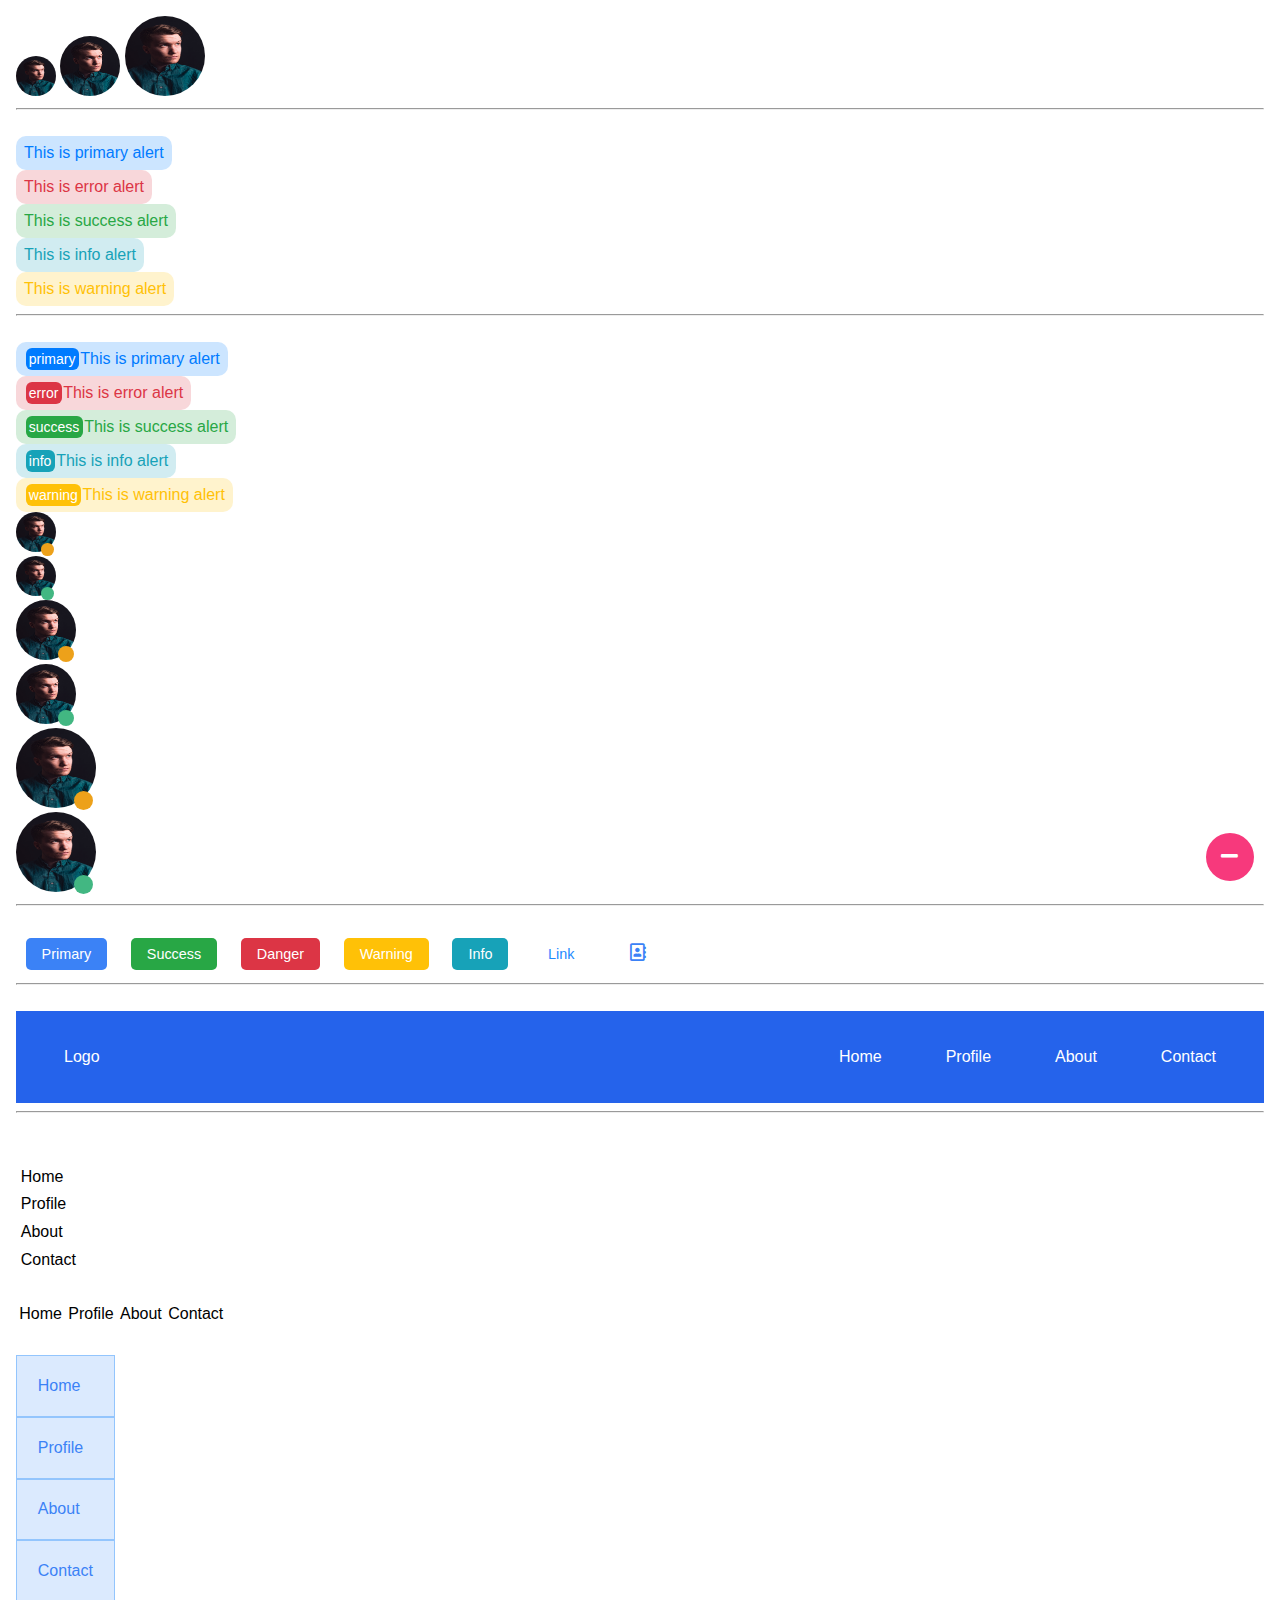
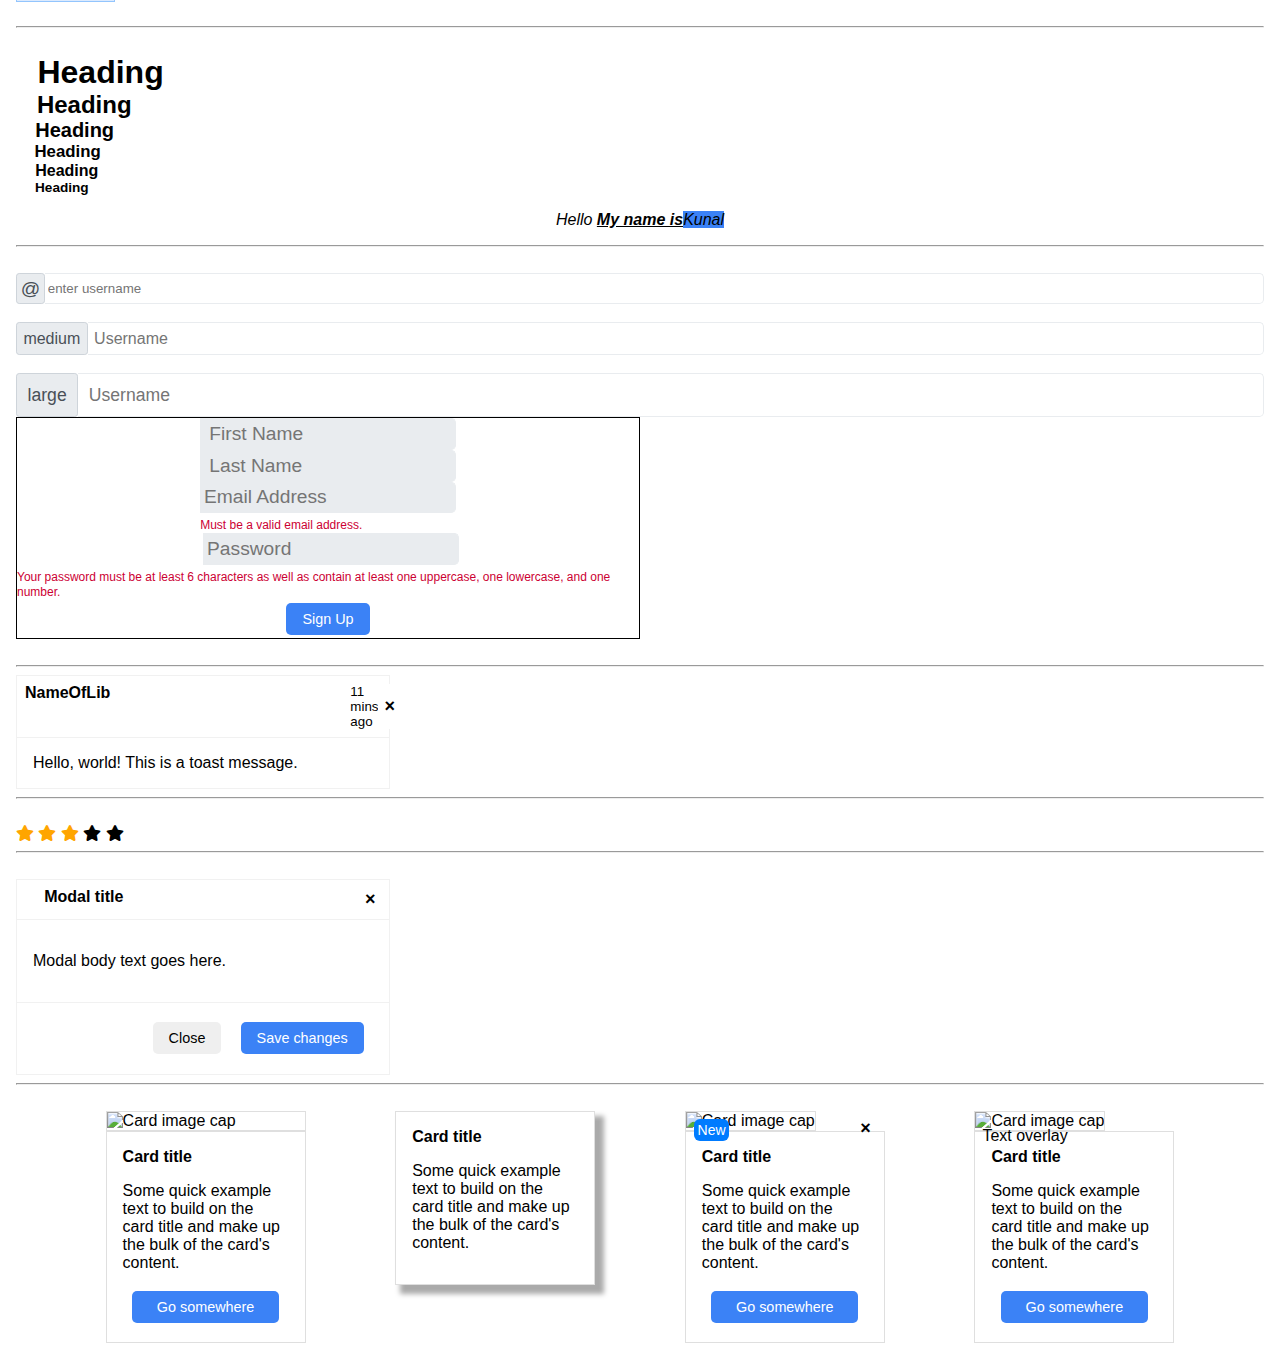
==== index.html @ 9d4e7f25 "added:modal, cards" ====
<!DOCTYPE html>
<html lang="en">
<head>
    <meta charset="UTF-8">
    <meta http-equiv="X-UA-Compatible" content="IE=edge">
    <meta name="viewport" content="width=device-width, initial-scale=1.0">
    <link rel="stylesheet" href="main.css">
    <link rel="stylesheet" href="https://cdnjs.cloudflare.com/ajax/libs/font-awesome/5.15.2/css/all.min.css"/>
    <title>Component Library</title>
</head>
<body>
    <!-- Avatar -->
    <div>
        <img class="avatar" src="img/emil-widlund-63XLTQplNlg-unsplash.jpg">
        <img class="mid-avatar" src="img/emil-widlund-63XLTQplNlg-unsplash.jpg">
        <img class="large-avatar" src="img/emil-widlund-63XLTQplNlg-unsplash.jpg">
    </div>
    <hr/>
    <br/>
    <!--Alert  -->
    <div>
        <div class="alert-primary">This is primary alert</div>
        <div class="alert-error">This is error alert</div>
        <div class="alert-success">This is success alert</div>
        <div class="alert-info">This is info alert</div>
        <div class="alert-warning">This is warning alert</div>
    </div>
    <hr/>
    <br/>
    <!-- Badge -->
    <div>
        <div class="alert-primary"><span class="primary-badge">primary</span>This is primary alert</div>
        <div class="alert-error"><span class="error-badge">error</span>This is error alert</div>
        <div class="alert-success"><span class="success-badge">success</span>This is success alert</div>
        <div class="alert-info"><span class="info-badge">info</span>This is info alert</div>
        <div class="alert-warning"><span class="warning-badge">warning</span>This is warning alert</div>
    </div>
    <!-- Avatar badge -->
    <div class="small-avatar-container">
        <img class="avatar" src="img/emil-widlund-63XLTQplNlg-unsplash.jpg">
        <div class="inactive-badge"></div>
    </div>
    <div class="small-avatar-container">
        <img class="avatar" src="img/emil-widlund-63XLTQplNlg-unsplash.jpg">
        <div class="active-badge"></div>
    </div>
    <div class="medium-avatar-container">
        <img class="mid-avatar" src="img/emil-widlund-63XLTQplNlg-unsplash.jpg">
        <div class="inactive-badge"></div>
    </div>
    <div class="medium-avatar-container">
        <img class="mid-avatar" src="img/emil-widlund-63XLTQplNlg-unsplash.jpg">
        <div class="active-badge"></div>
    </div>
    <div class="large-avatar-container">
        <img class="large-avatar" src="img/emil-widlund-63XLTQplNlg-unsplash.jpg">
        <div class="inactive-badge"></div>
    </div>
    <div class="large-avatar-container">
        <img class="large-avatar" src="img/emil-widlund-63XLTQplNlg-unsplash.jpg">
        <div class="active-badge"></div>
    </div>
    <hr/>
    <br/>
    <!-- butttons -->
    <div>
        <button class="btn btn-primary">Primary</button>
        <button class="btn btn-success">Success</button>
        <button class="btn btn-danger">Danger</button>
        <button class="btn btn-warning">Warning</button>
        <button class="btn btn-info">Info</button>
        <button class="btn btn-link">Link</button>
        <button class="btn btn-icon"><i class="far fa-address-book"></i></button>
        <button class="btn btn-float"><i class="fas fa-minus"></i></button>
    </div>
    <hr/>
    <br>
    <!-- nav bar -->
    <div class="nav-bar">
        <div class="Logo">Logo</div>
        <div>
            <ul class="list-items">
                <li>Home</li>
                <li>Profile</li>
                <li>About</li>
                <li>Contact</li>
            </ul>
        </div>
    </div>
    <hr/>
    <br>
    <!-- list -->
    <ul class="list-non-bullet">
        <li>Home</li>
        <li>Profile</li>
        <li>About</li>
        <li>Contact</li>
    </ul>
    <ul class="list-non-bullet list-flex">
        <li>Home</li>
        <li>Profile</li>
        <li>About</li>
        <li>Contact</li>
    </ul>
    <ul class="list-non-bullet list-stack">
        <li>Home</li>
        <li>Profile</li>
        <li>About</li>
        <li>Contact</li>
    </ul>
    <hr/>
    <br/>
    <!-- text-util -->
    <div>
        <h1>Heading</h1>
        <h2>Heading</h2>
        <h3>Heading</h3>
        <h4>Heading</h4>
        <h5>Heading</h5>
        <h6>Heading</h6>
        <p class="italic-element centered-text">Hello <span class="strong-element underline-element">My name is</span><span class="mark">Kunal</span></p>
    </div>
    <hr/>
    <br>
    <!-- input -->
    <div class="input-group-prepend">
        <span class="input-group-text basic-addon1">@</span>
        <input class="input-field" type="text" placeholder="enter username">
    </div>
    <br/>
    <div class="input-group-prepend">
        <span class="input-group-text medium-size basic-addon-1" >medium</span>
        <input
          class="input-field medium-size"
          type="text"
          placeholder="Username"
        />
      </div>
      <br />
  
      <div class="input-group-prepend">
        <span class="input-group-text large-size basic-addon-1" >large</span>
        <input
          class="input-field large-size"
          type="text"
          placeholder="Username"
        />
      </div>
      <div class="sign-up">
        <div>
          <input type="text" id="first_name" name="first_name" required placeholder=" First Name" class="input-group-text input-field"/>
          <label for="first_name"></label>
        </div>
        
        <div>
          <input type="text" id="last_name" name="last_name" required placeholder=" Last Name" class="input-group-text input-field"/>
          <label for="last_name"></label>
        </div>
        
        <div>
          <input type="email" id="email" name="email" required placeholder="Email Address" class="input-group-text input-field"/>
          <label for="email"></label>
          <div class="requirements">
            Must be a valid email address.
          </div>
        </div>
        
        <div>
          <input type="password" id="password" name="password" required placeholder="Password" pattern="(?=.*\d)(?=.*[a-z])(?=.*[A-Z]).{6,}"class="input-group-text input-field" />
          <label for="password"></label>
          <div class="requirements">
            Your password must be at least 6 characters as well as contain at least one uppercase, one lowercase, and one number.
          </div>
        </div>
        
        <input type="submit" value="Sign Up" class="btn btn-primary" />
    </div>
      <br />
      <hr/>
      <!--  Toasts-->
      <div class="toast" role="alert" aria-live="assertive" aria-atomic="true">
        <div class="toast-header">
          <strong class="mr-auto">NameOfLib</strong>
          <small>11 mins ago</small>
          <button type="button" class="close" data-dismiss="toast" aria-label="Close">
            <span aria-hidden="true">&times;</span>
          </button>
        </div>
        <div class="toast-body">
          Hello, world! This is a toast message.
        </div>
      </div>
      <hr/>
      <br/>
      <!--Rating  -->
      <div>
        <span class="fa fa-star checked"></span>
        <span class="fa fa-star checked"></span>
        <span class="fa fa-star checked"></span>
        <span class="fa fa-star"></span>
        <span class="fa fa-star"></span>
      </div>
      <hr/>
      <br>
      <!--Modal  -->
      <div class="modal" tabindex="-1" role="dialog">
        <div class="modal-dialog" role="document">
          <div class="modal-content">
            <div class="toast-header">
              <h5 class="modal-title">Modal title</h5>
              <button type="button" class="close" data-dismiss="modal" aria-label="Close">
                <span aria-hidden="true">&times;</span>
              </button>
            </div>
            <div class="toast-body">
              <p>Modal body text goes here.</p>
            </div>
            <div class="modal-footer">
              <button type="button" class="btn btn-secondary" data-dismiss="modal">Close</button>
              <button type="button" class="btn btn-primary">Save changes</button>
            </div>
          </div>
        </div>
      </div>
      <hr/>
      <br/>
      <!-- cards -->
      <div class="grid">
        <div class="card" >
          <img class="card-img-top" src="https://via.placeholder.com/286" alt="Card image cap">
          <div class="card-body">
            <h5 class="card-title">Card title</h5>
            <p class="card-text">Some quick example text to build on the card title and make up the bulk of the card's content.</p>
            <button class="btn btn-primary">Go somewhere</button>
          </div>
        </div>

        <div class="card" >
          <div class="card-body shadow">
            <h5 class="card-title">Card title</h5>
            <p class="card-text">Some quick example text to build on the card title and make up the bulk of the card's content.</p>
          </div>
        </div>

        <div class="card" >
          <div class="img-header">
            <img class="card-img-top" src="https://via.placeholder.com/286" alt="Card image cap">
            <button class="card-close close" data-dismiss="modal" aria-label="Close"><span aria-hidden="true">&times;</span></button>
            <span class="primary-badge">New</span> 
          </div>
          <div class="card-body">
            <h5 class="card-title">Card title</h5>
            <p class="card-text">Some quick example text to build on the card title and make up the bulk of the card's content.</p>
            <button class="btn btn-primary">Go somewhere</button>
          </div>
        </div>

        <div class="card" >
          <div class="img-header">
            <img class="card-img-top" src="https://via.placeholder.com/286" alt="Card image cap">
            <p class="overlay">Text overlay</p>
          </div>
          <div class="card-body">
            <h5 class="card-title">Card title</h5>
            <p class="card-text">Some quick example text to build on the card title and make up the bulk of the card's content.</p>
            <button class="btn btn-primary">Go somewhere</button>
          </div>
        </div>
    </div>
</body>
</html>
---- main.css ----
@import url("avatar.css");
@import url("alert.css");
@import url("badge.css");
@import url("button.css");
@import url("navbar.css");
@import url("list.css");
@import url("typo.css");
@import url("input.css");
@import url("toast.css");
@import url("rating.css");
@import url("modal.css");
@import url("card.css");


 *{
     box-sizing: border-box;
 }

body{
    font-family: -apple-system, BlinkMacSystemFont, "Segoe UI", Roboto, Helvetica, Arial, sans-serif;
    margin: 1rem;
}
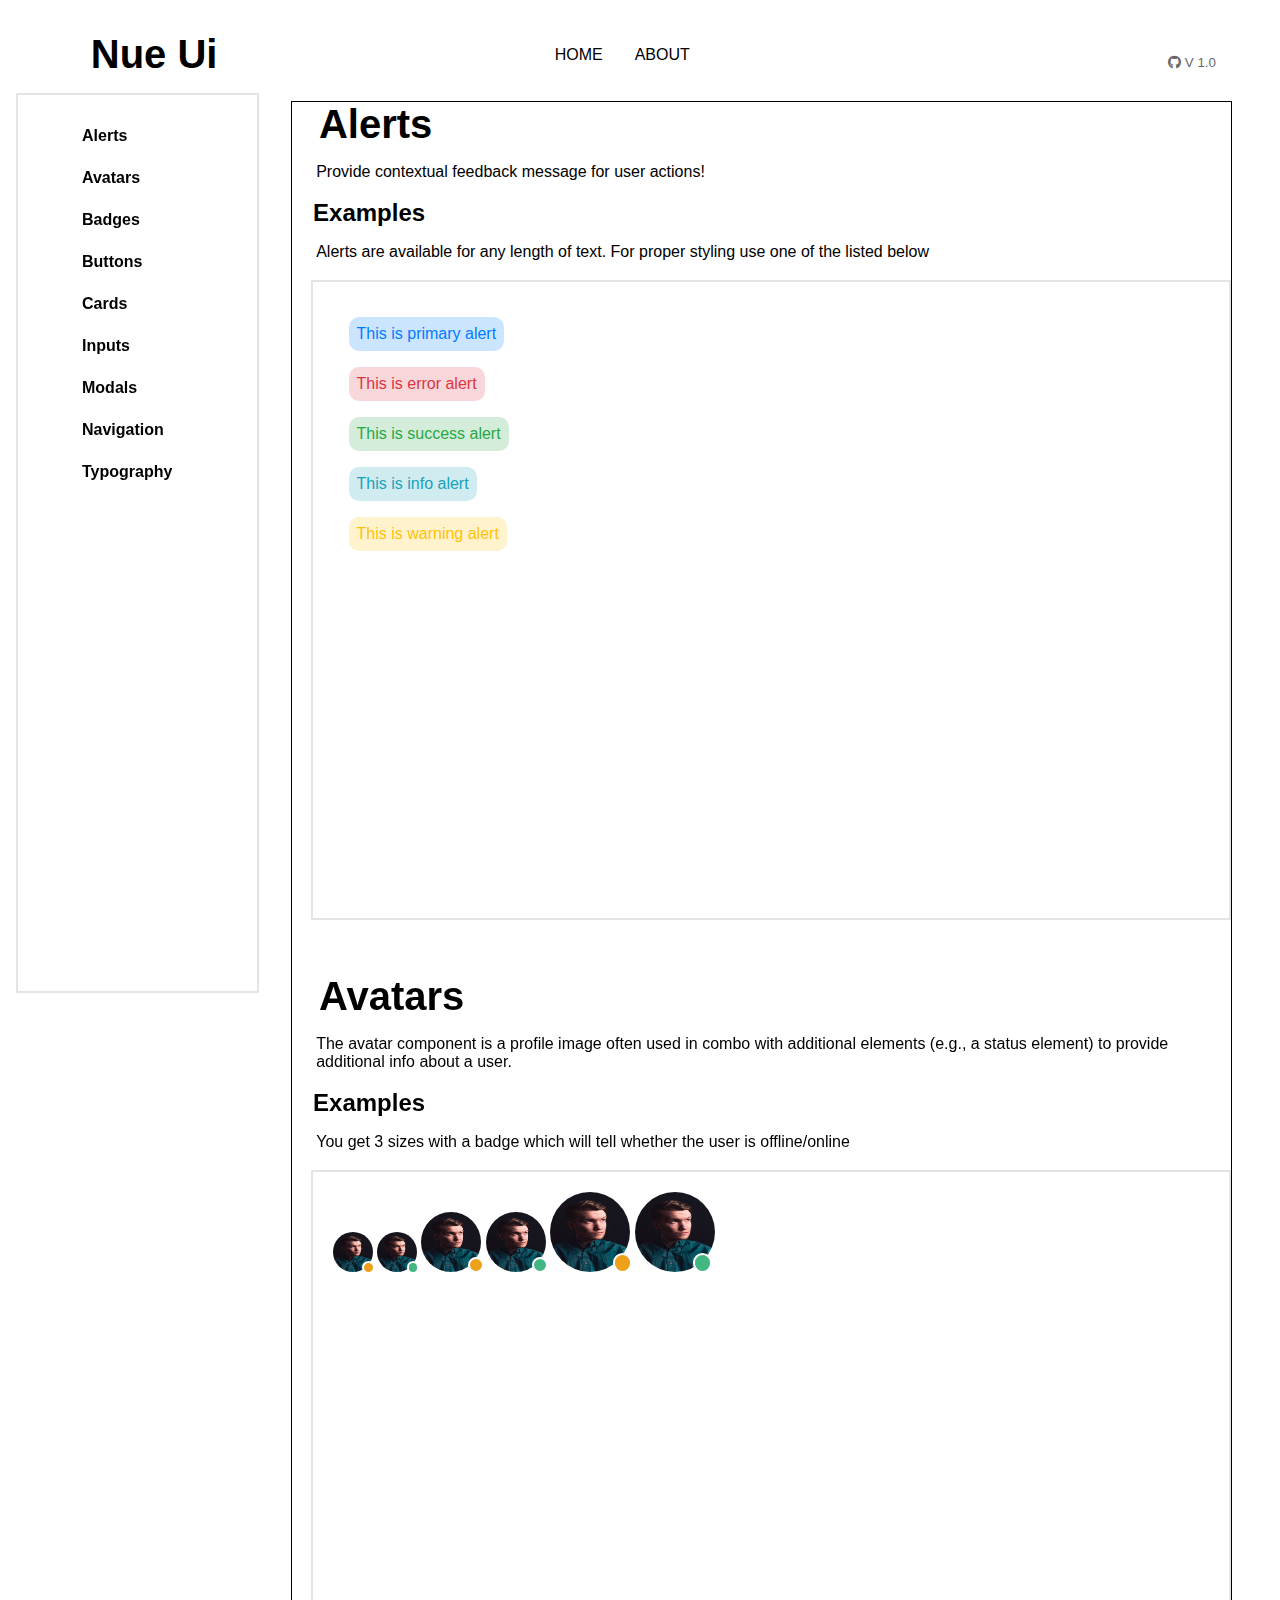
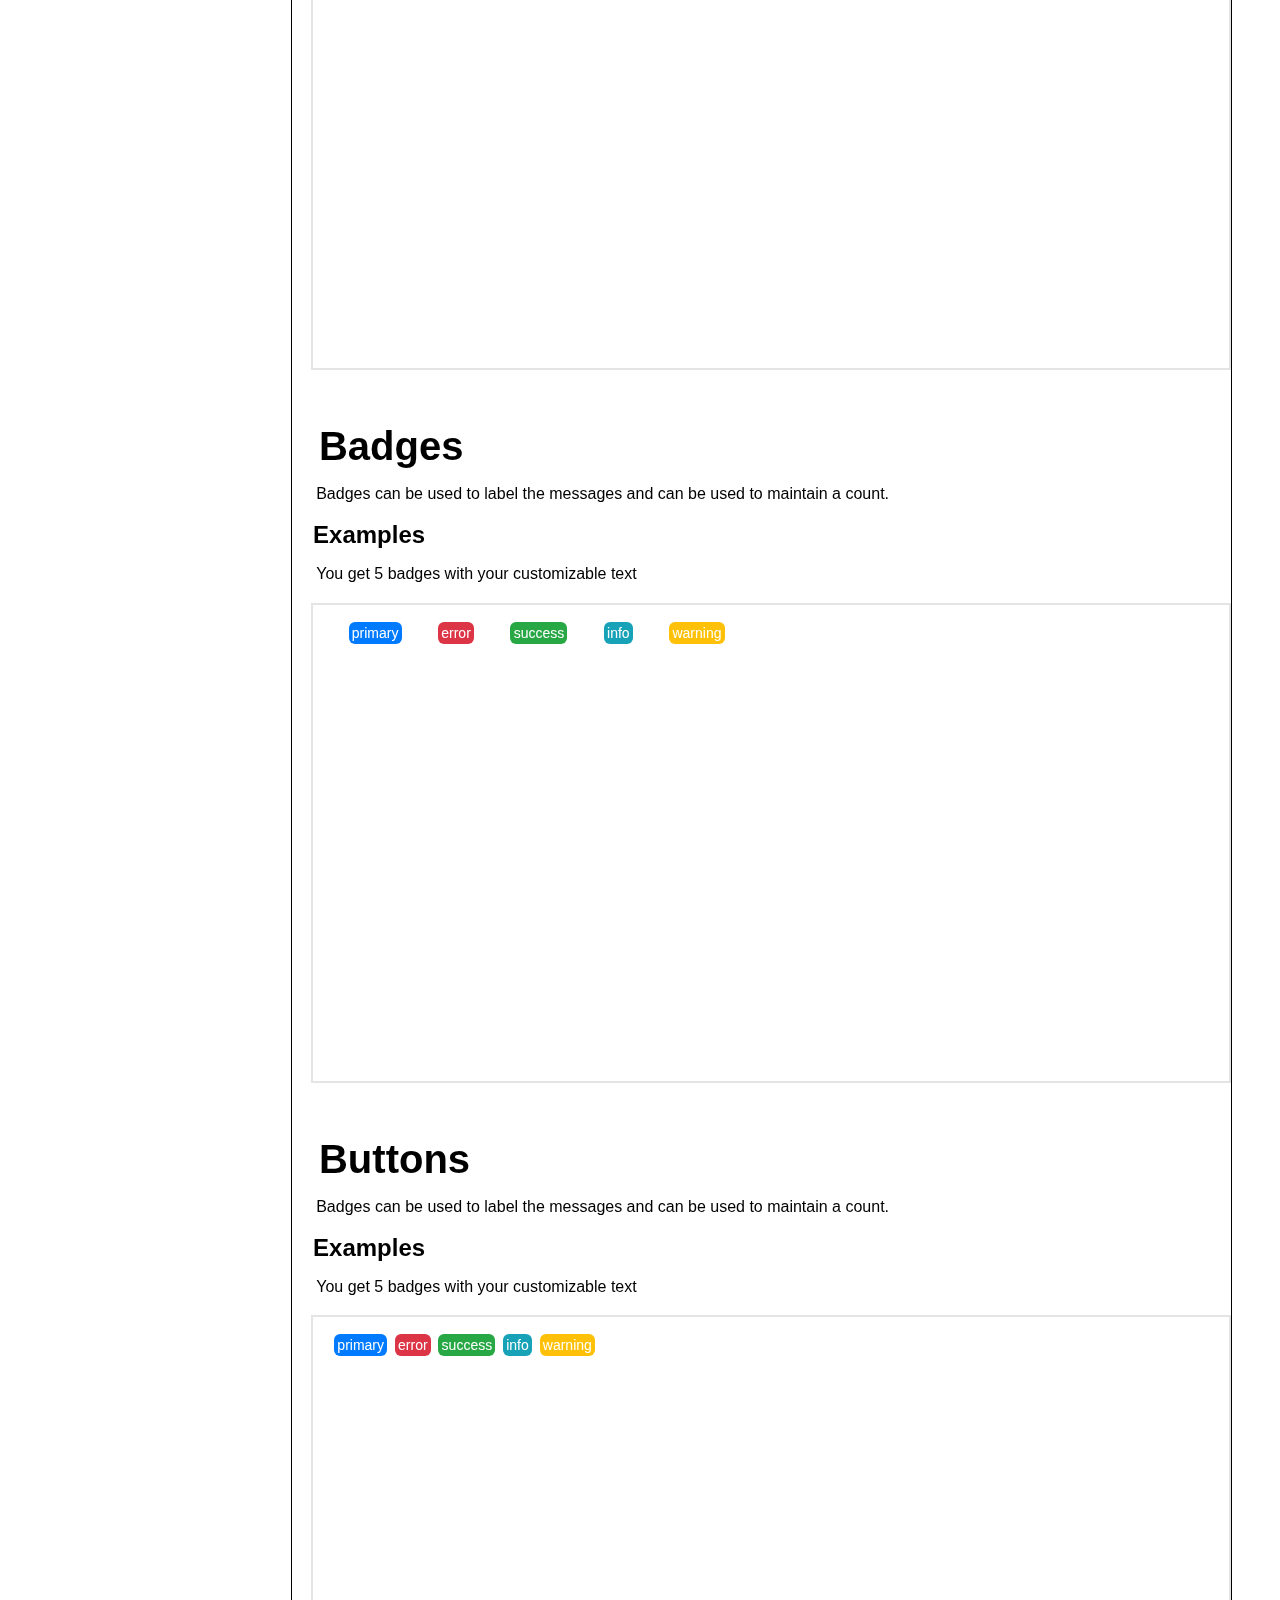
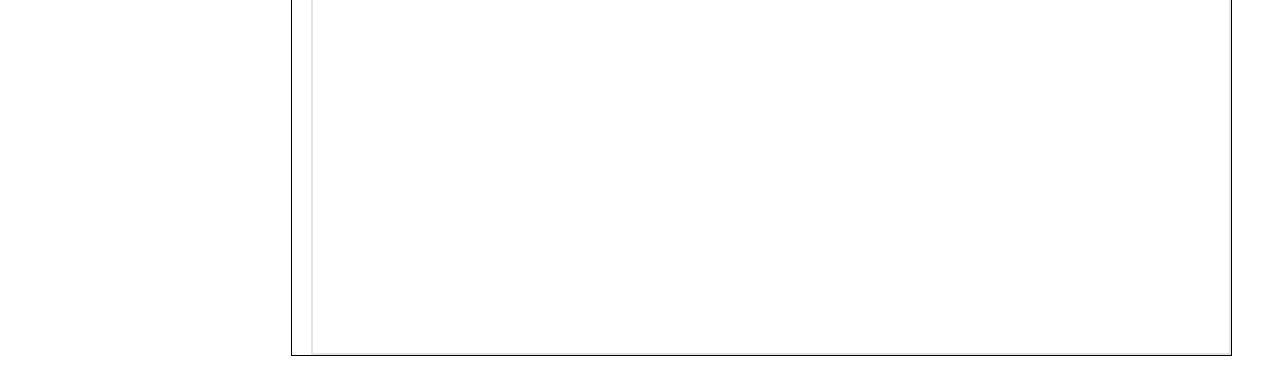
==== commit 4e4d0105: "create:doc-site" ====
--- a/index.html
+++ b/index.html
@@ -6,265 +6,170 @@
     <meta name="viewport" content="width=device-width, initial-scale=1.0">
     <link rel="stylesheet" href="main.css">
     <link rel="stylesheet" href="https://cdnjs.cloudflare.com/ajax/libs/font-awesome/5.15.2/css/all.min.css"/>
-    <title>Component Library</title>
+    <link rel="stylesheet" href="home.css">
+    <title>NueUI</title>
 </head>
 <body>
-    <!-- Avatar -->
-    <div>
-        <img class="avatar" src="img/emil-widlund-63XLTQplNlg-unsplash.jpg">
-        <img class="mid-avatar" src="img/emil-widlund-63XLTQplNlg-unsplash.jpg">
-        <img class="large-avatar" src="img/emil-widlund-63XLTQplNlg-unsplash.jpg">
-    </div>
-    <hr/>
-    <br/>
-    <!--Alert  -->
-    <div>
-        <div class="alert-primary">This is primary alert</div>
-        <div class="alert-error">This is error alert</div>
-        <div class="alert-success">This is success alert</div>
-        <div class="alert-info">This is info alert</div>
-        <div class="alert-warning">This is warning alert</div>
-    </div>
-    <hr/>
-    <br/>
-    <!-- Badge -->
-    <div>
-        <div class="alert-primary"><span class="primary-badge">primary</span>This is primary alert</div>
-        <div class="alert-error"><span class="error-badge">error</span>This is error alert</div>
-        <div class="alert-success"><span class="success-badge">success</span>This is success alert</div>
-        <div class="alert-info"><span class="info-badge">info</span>This is info alert</div>
-        <div class="alert-warning"><span class="warning-badge">warning</span>This is warning alert</div>
-    </div>
-    <!-- Avatar badge -->
-    <div class="small-avatar-container">
-        <img class="avatar" src="img/emil-widlund-63XLTQplNlg-unsplash.jpg">
-        <div class="inactive-badge"></div>
-    </div>
-    <div class="small-avatar-container">
-        <img class="avatar" src="img/emil-widlund-63XLTQplNlg-unsplash.jpg">
-        <div class="active-badge"></div>
-    </div>
-    <div class="medium-avatar-container">
-        <img class="mid-avatar" src="img/emil-widlund-63XLTQplNlg-unsplash.jpg">
-        <div class="inactive-badge"></div>
-    </div>
-    <div class="medium-avatar-container">
-        <img class="mid-avatar" src="img/emil-widlund-63XLTQplNlg-unsplash.jpg">
-        <div class="active-badge"></div>
-    </div>
-    <div class="large-avatar-container">
-        <img class="large-avatar" src="img/emil-widlund-63XLTQplNlg-unsplash.jpg">
-        <div class="inactive-badge"></div>
-    </div>
-    <div class="large-avatar-container">
-        <img class="large-avatar" src="img/emil-widlund-63XLTQplNlg-unsplash.jpg">
-        <div class="active-badge"></div>
-    </div>
-    <hr/>
-    <br/>
-    <!-- butttons -->
-    <div>
-        <button class="btn btn-primary">Primary</button>
-        <button class="btn btn-success">Success</button>
-        <button class="btn btn-danger">Danger</button>
-        <button class="btn btn-warning">Warning</button>
-        <button class="btn btn-info">Info</button>
-        <button class="btn btn-link">Link</button>
-        <button class="btn btn-icon"><i class="far fa-address-book"></i></button>
-        <button class="btn btn-float"><i class="fas fa-minus"></i></button>
-    </div>
-    <hr/>
-    <br>
-    <!-- nav bar -->
-    <div class="nav-bar">
-        <div class="Logo">Logo</div>
-        <div>
-            <ul class="list-items">
-                <li>Home</li>
-                <li>Profile</li>
-                <li>About</li>
-                <li>Contact</li>
-            </ul>
+    <div class="main-container">
+        <div class="nav-container">
+            <nav class="nav-wrap" id="back">
+            <div class="nav-brand">
+                <h1 class="brand-logo">
+                Nue <span>Ui</span>
+                </h1>
+            </div>
+            <div class="nav-list-container">
+                <ul class="nav-list">
+                <li>HOME</li>
+                <li><a href="about.html">ABOUT</a></li>
+                </ul>
+            </div>
+            <div>
+                <p class="small" style="color: rgb(105, 104, 104)">
+                <span
+                    ><a
+                    class="link"
+                    href="https://github.com/DanishOnGit/New-component-library"
+                    target="_blank" title="Github repo"
+                    ><i class="fab fa-github"></i></a
+                ></span>
+                V 1.0
+                </p>
+            </div>
+            </nav>
         </div>
-    </div>
-    <hr/>
-    <br>
-    <!-- list -->
-    <ul class="list-non-bullet">
-        <li>Home</li>
-        <li>Profile</li>
-        <li>About</li>
-        <li>Contact</li>
-    </ul>
-    <ul class="list-non-bullet list-flex">
-        <li>Home</li>
-        <li>Profile</li>
-        <li>About</li>
-        <li>Contact</li>
-    </ul>
-    <ul class="list-non-bullet list-stack">
-        <li>Home</li>
-        <li>Profile</li>
-        <li>About</li>
-        <li>Contact</li>
-    </ul>
-    <hr/>
-    <br/>
-    <!-- text-util -->
-    <div>
-        <h1>Heading</h1>
-        <h2>Heading</h2>
-        <h3>Heading</h3>
-        <h4>Heading</h4>
-        <h5>Heading</h5>
-        <h6>Heading</h6>
-        <p class="italic-element centered-text">Hello <span class="strong-element underline-element">My name is</span><span class="mark">Kunal</span></p>
-    </div>
-    <hr/>
-    <br>
-    <!-- input -->
-    <div class="input-group-prepend">
-        <span class="input-group-text basic-addon1">@</span>
-        <input class="input-field" type="text" placeholder="enter username">
-    </div>
-    <br/>
-    <div class="input-group-prepend">
-        <span class="input-group-text medium-size basic-addon-1" >medium</span>
-        <input
-          class="input-field medium-size"
-          type="text"
-          placeholder="Username"
-        />
-      </div>
-      <br />
-  
-      <div class="input-group-prepend">
-        <span class="input-group-text large-size basic-addon-1" >large</span>
-        <input
-          class="input-field large-size"
-          type="text"
-          placeholder="Username"
-        />
-      </div>
-      <div class="sign-up">
-        <div>
-          <input type="text" id="first_name" name="first_name" required placeholder=" First Name" class="input-group-text input-field"/>
-          <label for="first_name"></label>
+        <div class="content-container">  
+            <div class="sidebar">
+                <div class="sidebar_list-container">
+                    <ul class="sidebar_list">
+                        <a href="#alerts"><li>Alerts</li></a>
+                        <a href="#avatars"><li>Avatars</li></a>
+                        <a href="#badges"><li>Badges</li></a>
+                        <a href="#buttons"><li>Buttons</li></a>
+                        <a href=""><li>Cards</li></a>
+                        <a href=""><li>Inputs</li></a>
+                        <a href=""><li>Modals</li></a>
+                        <a href=""><li>Navigation</li></a>
+                        <a href=""><li>Typography</li></a>
+                    </ul>
+                </div>
+            </div>
+            <div class="main-section">
+                <section class="alerts" id="alerts">
+                    <h1>Alerts</h1>
+                    <p>Provide contextual feedback message for user actions!</p>
+                    <br/>
+                    <div class="examples">
+                        <h2 style="font-weight: light;">Examples</h2>
+                        <p>Alerts are available for any length of text. For proper styling use one of the listed below</p>
+                    </div>
+                    <div class="alert-collection">
+                        <div class="alert-primary">This is primary alert</div>
+                        <div class="alert-error">This is error alert</div>
+                        <div class="alert-success">This is success alert</div>
+                        <div class="alert-info">This is info alert</div>
+                        <div class="alert-warning">This is warning alert</div>
+                        <div class="carbon-embed">
+                            <iframe src="https://carbon.now.sh/embed?bg=rgba%28171%2C+184%2C+195%2C+1%29&t=seti&wt=none&l=auto&ds=true&dsyoff=20px&dsblur=68px&wc=true&wa=true&pv=56px&ph=56px&ln=false&fl=1&fm=Hack&fs=18px&lh=133%25&si=false&es=2x&wm=false&code=%253Cdiv%2520class%253D%2522alert-primary%2522%253EThis%2520is%2520primary%2520alert%253C%252Fdiv%253E%250A%253Cdiv%2520class%253D%2522alert-error%2522%253EThis%2520is%2520error%2520alert%253C%252Fdiv%253E%250A%253Cdiv%2520class%253D%2522alert-success%2522%253EThis%2520is%2520success%2520alert%253C%252Fdiv%253E%250A%253Cdiv%2520class%253D%2522alert-info%2522%253EThis%2520is%2520info%2520alert%253C%252Fdiv%253E%250A%253Cdiv%2520class%253D%2522alert-warning%2522%253EThis%2520is%2520warning%2520alert%253C%252Fdiv%253E"
+                            frameborder="0">
+                            </iframe>
+                        </div>
+                    </div>
+                </section>
+                <br/>
+
+                <br/>
+                <br/>
+                <section class="avatars" id="avatars">
+                    <h1>Avatars</h1>
+                    <p>The avatar component is a profile image often used in combo with additional elements (e.g., a status element) to provide additional info about a user.</p>
+                    <br/>
+                    <div class="examples">
+                        <h2 style="font-weight: light;">Examples</h2>
+                        <p>You get 3 sizes with a badge which will tell whether the user is offline/online </p>
+                    </div>
+                    <div class="avatar-collection">
+                        <div class="small-avatar-container" style="display: inline;">
+                            <img class="avatar" src="img/emil-widlund-63XLTQplNlg-unsplash.jpg">
+                            <div class="inactive-badge"></div>
+                        </div>
+                        <div class="small-avatar-container" style="display: inline;">
+                            <img class="avatar" src="img/emil-widlund-63XLTQplNlg-unsplash.jpg">
+                            <div class="active-badge"></div>
+                        </div>
+                        <div class="medium-avatar-container" style="display: inline;">
+                            <img class="mid-avatar" src="img/emil-widlund-63XLTQplNlg-unsplash.jpg">
+                            <div class="inactive-badge"></div>
+                        </div>
+                        <div class="medium-avatar-container" style="display: inline;">
+                            <img class="mid-avatar" src="img/emil-widlund-63XLTQplNlg-unsplash.jpg">
+                            <div class="active-badge"></div>
+                        </div>
+                        <div class="large-avatar-container" style="display: inline;">
+                            <img class="large-avatar" src="img/emil-widlund-63XLTQplNlg-unsplash.jpg">
+                            <div class="inactive-badge"></div>
+                        </div>
+                        <div class="large-avatar-container" style="display: inline;">
+                            <img class="large-avatar" src="img/emil-widlund-63XLTQplNlg-unsplash.jpg">
+                            <div class="active-badge"></div>
+                        </div>
+                        <div class="carbon-embed">
+                            <iframe
+  src="https://carbon.now.sh/embed?bg=rgba%28171%2C+184%2C+195%2C+1%29&t=seti&wt=none&l=auto&ds=true&dsyoff=20px&dsblur=68px&wc=true&wa=true&pv=56px&ph=56px&ln=false&fl=1&fm=Hack&fs=18px&lh=133%25&si=false&es=2x&wm=false&code=%253Cdiv%2520class%253D%2522small-avatar-container%2522%253E%250A%2520%2520%2520%2520%2520%2520%2520%2520%253Cimg%2520class%253D%2522avatar%2522%2520src%253D%2522img%252Femil-widlund-63XLTQplNlg-unsplash.jpg%2522%252F%253E%250A%2520%2520%2520%2520%2520%2520%2520%2520%253Cdiv%2520class%253D%2522inactive-badge%2522%253E%253C%252Fdiv%253E%250A%2520%2520%2520%2520%253C%252Fdiv%253E%250A%2520%2520%2520%2520%253Cdiv%2520class%253D%2522small-avatar-container%2522%253E%250A%2520%2520%2520%2520%2520%2520%2520%2520%253Cimg%2520class%253D%2522avatar%2522%2520src%253D%2522img%252Femil-widlund-63XLTQplNlg-unsplash.jpg%2522%252F%253E%250A%2520%2520%2520%2520%2520%2520%2520%2520%253Cdiv%2520class%253D%2522active-badge%2522%253E%253C%252Fdiv%253E%250A%2520%2520%2520%2520%253C%252Fdiv%253E%250A%2520%2520%2520%2520%253Cdiv%2520class%253D%2522medium-avatar-container%2522%253E%250A%2520%2520%2520%2520%2520%2520%2520%2520%253Cimg%2520class%253D%2522mid-avatar%2522%2520src%253D%2522img%252Femil-widlund-63XLTQplNlg-unsplash.jpg%2522%252F%253E%250A%2520%2520%2520%2520%2520%2520%2520%2520%253Cdiv%2520class%253D%2522inactive-badge%2522%253E%253C%252Fdiv%253E%250A%2520%2520%2520%2520%253C%252Fdiv%253E%250A%2520%2520%2520%2520%253Cdiv%2520class%253D%2522medium-avatar-container%2522%253E%250A%2520%2520%2520%2520%2520%2520%2520%2520%253Cimg%2520class%253D%2522mid-avatar%2522%2520src%253D%2522img%252Femil-widlund-63XLTQplNlg-unsplash.jpg%2522%252F%253E%250A%2520%2520%2520%2520%2520%2520%2520%2520%253Cdiv%2520class%253D%2522active-badge%2522%253E%253C%252Fdiv%253E%250A%2520%2520%2520%2520%253C%252Fdiv%253E%250A%2520%2520%2520%2520%253Cdiv%2520class%253D%2522large-avatar-container%2522%253E%250A%2520%2520%2520%2520%2520%2520%2520%2520%253Cimg%2520class%253D%2522large-avatar%2522%2520src%253D%2522img%252Femil-widlund-63XLTQplNlg-unsplash.jpg%2522%252F%253E%250A%2520%2520%2520%2520%2520%2520%2520%2520%253Cdiv%2520class%253D%2522inactive-badge%2522%253E%253C%252Fdiv%253E%250A%2520%2520%2520%2520%253C%252Fdiv%253E%250A%2520%2520%2520%2520%253Cdiv%2520class%253D%2522large-avatar-container%2522%253E%250A%2520%2520%2520%2520%2520%2520%2520%2520%253Cimg%2520class%253D%2522large-avatar%2522%2520src%253D%2522img%252Femil-widlund-63XLTQplNlg-unsplash.jpg%2522%252F%253E%250A%2520%2520%2520%2520%2520%2520%2520%2520%253Cdiv%2520class%253D%2522active-badge%2522%253E%253C%252Fdiv%253E%250A%2520%2520%2520%2520%253C%252Fdiv%253E"
+  style="margin-top:5rem; overflow:hidden;" frameborder="0">
+                            </iframe>
+                        </div>
+                    </div>
+                </section>
+                <br/>
+                <br/>
+                <br/>
+                <section class="badges" id="badges">
+                    <h1>Badges</h1>
+                    <p>Badges can be used to label the messages and can be used to maintain a count.</p>
+                    <br/>
+                    <div class="examples">
+                        <h2 style="font-weight: light;">Examples</h2>
+                        <p>You get 5 badges with your customizable text </p>
+                    </div>
+                    <div class="badge-collection">
+                        <span class="primary-badge">primary</span>
+                        <span class="error-badge">error</span>
+                        <span class="success-badge">success</span>
+                        <span class="info-badge">info</span>
+                        <span class="warning-badge">warning</span>
+                        <div class="carbon-embed">
+                            <iframe src="https://carbon.now.sh/embed?bg=rgba%28171%2C+184%2C+195%2C+1%29&t=seti&wt=none&l=auto&ds=true&dsyoff=20px&dsblur=68px&wc=true&wa=true&pv=56px&ph=56px&ln=false&fl=1&fm=Hack&fs=18px&lh=133%25&si=false&es=2x&wm=false&code=%253Cspan%2520class%253D%2522primary-badge%2522%253Eprimary%253C%252Fspan%253E%250A%253Cspan%2520class%253D%2522error-badge%2522%253Eerror%253C%252Fspan%253E%250A%253Cspan%2520class%253D%2522success-badge%2522%253Esuccess%253C%252Fspan%253E%250A%253Cspan%2520class%253D%2522info-badge%2522%253Einfo%253C%252Fspan%253E%250A%253Cspan%2520class%253D%2522warning-badge%2522%253Ewarning%253C%252Fspan%253E"
+                            style="margin-top:5rem; overflow:hidden;"frameborder="0">
+                        </iframe>
+                        </div>
+                    </div>
+                </section>
+                <br/>
+                <br/>
+                <br/>
+                <section class="buttons" id="buttons">
+                    <h1>Buttons</h1>
+                    <p>Badges can be used to label the messages and can be used to maintain a count.</p>
+                    <br/>
+                    <div class="examples">
+                        <h2 style="font-weight: light;">Examples</h2>
+                        <p>You get 5 badges with your customizable text </p>
+                    </div>
+                    <div class="button-collection">
+                        <span class="primary-badge">primary</span>
+                        <span class="error-badge">error</span>
+                        <span class="success-badge">success</span>
+                        <span class="info-badge">info</span>
+                        <span class="warning-badge">warning</span>
+                        <div class="carbon-embed">
+                            <iframe src="https://carbon.now.sh/embed?bg=rgba%28171%2C+184%2C+195%2C+1%29&t=seti&wt=none&l=auto&ds=true&dsyoff=20px&dsblur=68px&wc=true&wa=true&pv=56px&ph=56px&ln=false&fl=1&fm=Hack&fs=18px&lh=133%25&si=false&es=2x&wm=false&code=%253Cspan%2520class%253D%2522primary-badge%2522%253Eprimary%253C%252Fspan%253E%250A%253Cspan%2520class%253D%2522error-badge%2522%253Eerror%253C%252Fspan%253E%250A%253Cspan%2520class%253D%2522success-badge%2522%253Esuccess%253C%252Fspan%253E%250A%253Cspan%2520class%253D%2522info-badge%2522%253Einfo%253C%252Fspan%253E%250A%253Cspan%2520class%253D%2522warning-badge%2522%253Ewarning%253C%252Fspan%253E"
+                            style="margin-top:5rem; overflow:hidden;"frameborder="0">
+                        </iframe>
+                        </div>
+                    </div>
+                </section>
         </div>
-        
-        <div>
-          <input type="text" id="last_name" name="last_name" required placeholder=" Last Name" class="input-group-text input-field"/>
-          <label for="last_name"></label>
-        </div>
-        
-        <div>
-          <input type="email" id="email" name="email" required placeholder="Email Address" class="input-group-text input-field"/>
-          <label for="email"></label>
-          <div class="requirements">
-            Must be a valid email address.
-          </div>
-        </div>
-        
-        <div>
-          <input type="password" id="password" name="password" required placeholder="Password" pattern="(?=.*\d)(?=.*[a-z])(?=.*[A-Z]).{6,}"class="input-group-text input-field" />
-          <label for="password"></label>
-          <div class="requirements">
-            Your password must be at least 6 characters as well as contain at least one uppercase, one lowercase, and one number.
-          </div>
-        </div>
-        
-        <input type="submit" value="Sign Up" class="btn btn-primary" />
-    </div>
-      <br />
-      <hr/>
-      <!--  Toasts-->
-      <div class="toast" role="alert" aria-live="assertive" aria-atomic="true">
-        <div class="toast-header">
-          <strong class="mr-auto">NameOfLib</strong>
-          <small>11 mins ago</small>
-          <button type="button" class="close" data-dismiss="toast" aria-label="Close">
-            <span aria-hidden="true">&times;</span>
-          </button>
-        </div>
-        <div class="toast-body">
-          Hello, world! This is a toast message.
-        </div>
-      </div>
-      <hr/>
-      <br/>
-      <!--Rating  -->
-      <div>
-        <span class="fa fa-star checked"></span>
-        <span class="fa fa-star checked"></span>
-        <span class="fa fa-star checked"></span>
-        <span class="fa fa-star"></span>
-        <span class="fa fa-star"></span>
-      </div>
-      <hr/>
-      <br>
-      <!--Modal  -->
-      <div class="modal" tabindex="-1" role="dialog">
-        <div class="modal-dialog" role="document">
-          <div class="modal-content">
-            <div class="toast-header">
-              <h5 class="modal-title">Modal title</h5>
-              <button type="button" class="close" data-dismiss="modal" aria-label="Close">
-                <span aria-hidden="true">&times;</span>
-              </button>
-            </div>
-            <div class="toast-body">
-              <p>Modal body text goes here.</p>
-            </div>
-            <div class="modal-footer">
-              <button type="button" class="btn btn-secondary" data-dismiss="modal">Close</button>
-              <button type="button" class="btn btn-primary">Save changes</button>
-            </div>
-          </div>
-        </div>
-      </div>
-      <hr/>
-      <br/>
-      <!-- cards -->
-      <div class="grid">
-        <div class="card" >
-          <img class="card-img-top" src="https://via.placeholder.com/286" alt="Card image cap">
-          <div class="card-body">
-            <h5 class="card-title">Card title</h5>
-            <p class="card-text">Some quick example text to build on the card title and make up the bulk of the card's content.</p>
-            <button class="btn btn-primary">Go somewhere</button>
-          </div>
-        </div>
-
-        <div class="card" >
-          <div class="card-body shadow">
-            <h5 class="card-title">Card title</h5>
-            <p class="card-text">Some quick example text to build on the card title and make up the bulk of the card's content.</p>
-          </div>
-        </div>
-
-        <div class="card" >
-          <div class="img-header">
-            <img class="card-img-top" src="https://via.placeholder.com/286" alt="Card image cap">
-            <button class="card-close close" data-dismiss="modal" aria-label="Close"><span aria-hidden="true">&times;</span></button>
-            <span class="primary-badge">New</span> 
-          </div>
-          <div class="card-body">
-            <h5 class="card-title">Card title</h5>
-            <p class="card-text">Some quick example text to build on the card title and make up the bulk of the card's content.</p>
-            <button class="btn btn-primary">Go somewhere</button>
-          </div>
-        </div>
-
-        <div class="card" >
-          <div class="img-header">
-            <img class="card-img-top" src="https://via.placeholder.com/286" alt="Card image cap">
-            <p class="overlay">Text overlay</p>
-          </div>
-          <div class="card-body">
-            <h5 class="card-title">Card title</h5>
-            <p class="card-text">Some quick example text to build on the card title and make up the bulk of the card's content.</p>
-            <button class="btn btn-primary">Go somewhere</button>
-          </div>
         </div>
     </div>
 </body>
--- a/home.css
+++ b/home.css
@@ -0,0 +1,101 @@
+* {
+    margin: 0;
+    padding: 0;
+    box-sizing: border-box;
+    scroll-behavior: smooth;
+}
+
+p
+{
+    padding: 1rem 0 0 1.5rem;
+}
+
+a
+{
+    text-decoration: none;
+    color: inherit;
+}
+iframe
+{
+    width:100%;
+    min-height: 50vh;
+}
+
+.nav-wrap {
+    display: flex;
+    justify-content: space-between;
+    align-items: center;
+    padding: 1rem 3rem;
+  }
+  .brand-logo{
+    font-size: 2.5rem;
+  }
+  
+  .nav-list {
+    padding-inline-start: 0;
+    list-style: none;
+    display: flex;
+    margin-left: -9rem;
+  }
+  .nav-list li {
+    font-weight: 500;
+    margin: 0 1rem;
+    cursor: pointer;
+  }
+  .nav-list li:hover {
+    color: var(--pri-color);
+    transition: 300ms ease;
+  }
+
+  .content-container{
+   display: grid;
+   grid-template-columns: 1fr 4fr;
+   column-gap: 2rem;
+  }
+  .sidebar{
+    position: sticky;
+    top: 0;
+    padding:1rem;
+    border: 2px solid rgba(206, 205, 205, 0.548);
+    overflow-y: hidden;
+    height: 100vh;
+  }
+  .sidebar_list {
+    margin-left: 2rem;
+    padding-inline-start: 0;
+    list-style: none;
+  }
+  .sidebar_list li{
+    margin: 0.5rem 0;
+    padding:0.5rem 1rem;
+    font-weight: bold;
+    border-radius: 2rem;
+    cursor: pointer;
+  }
+  .sidebar_list li:hover{
+    color: var(--pri-color);
+  }
+  .main-section{
+      margin-top: 0.5rem;
+      margin-right: 2rem;
+      border: 1px solid black;
+  }
+  .alert-collection, .avatar-collection,.badge-collection,.button-collection{
+    margin: 1.2rem 0 0 1.2rem;
+    padding: 1.2rem;
+    border: 2px solid rgba(206, 205, 205, 0.548);
+    height: 40em;
+  }
+  .alert-collection div{
+    margin: 1rem;
+  }
+  .avatar-collection
+  {
+    height: 50em; 
+  }
+  .badge-collection {
+    height: 30em;
+  }
+  .badge-collection span{
+    margin: 1rem;
+  }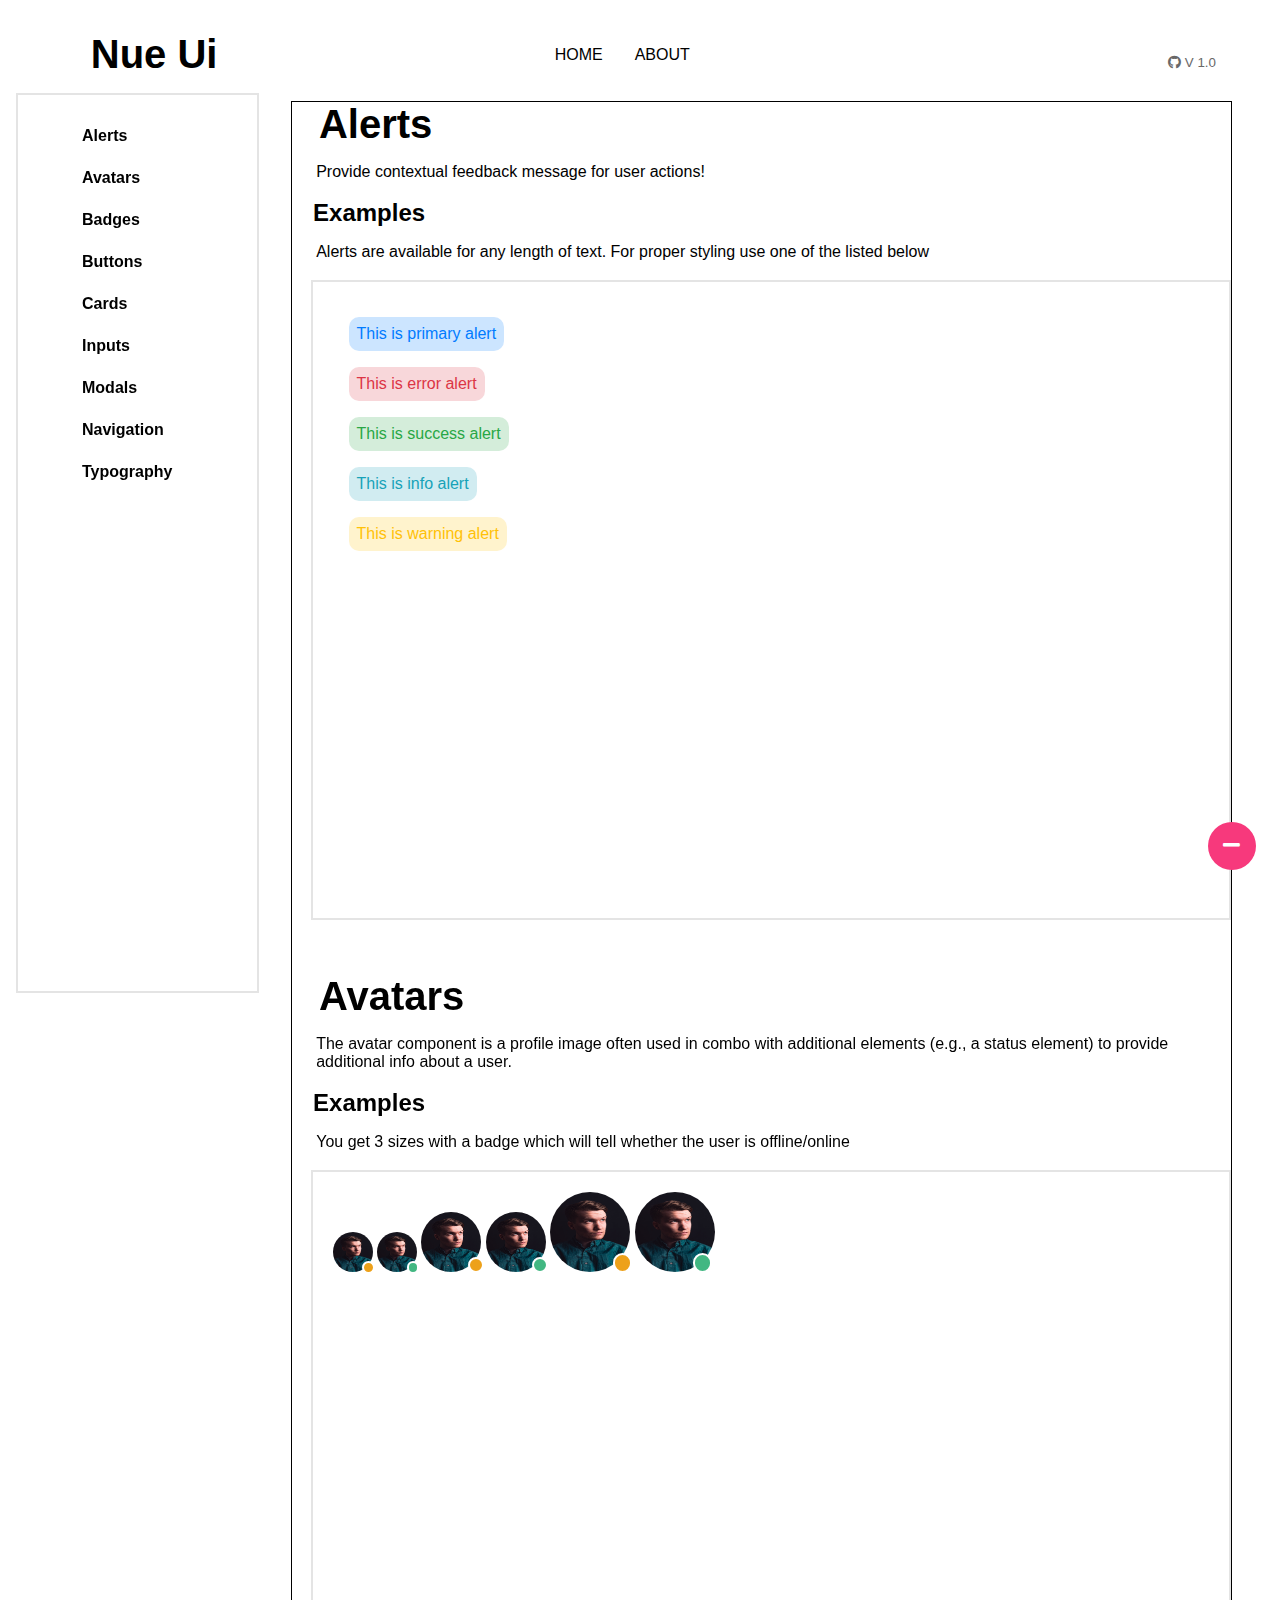
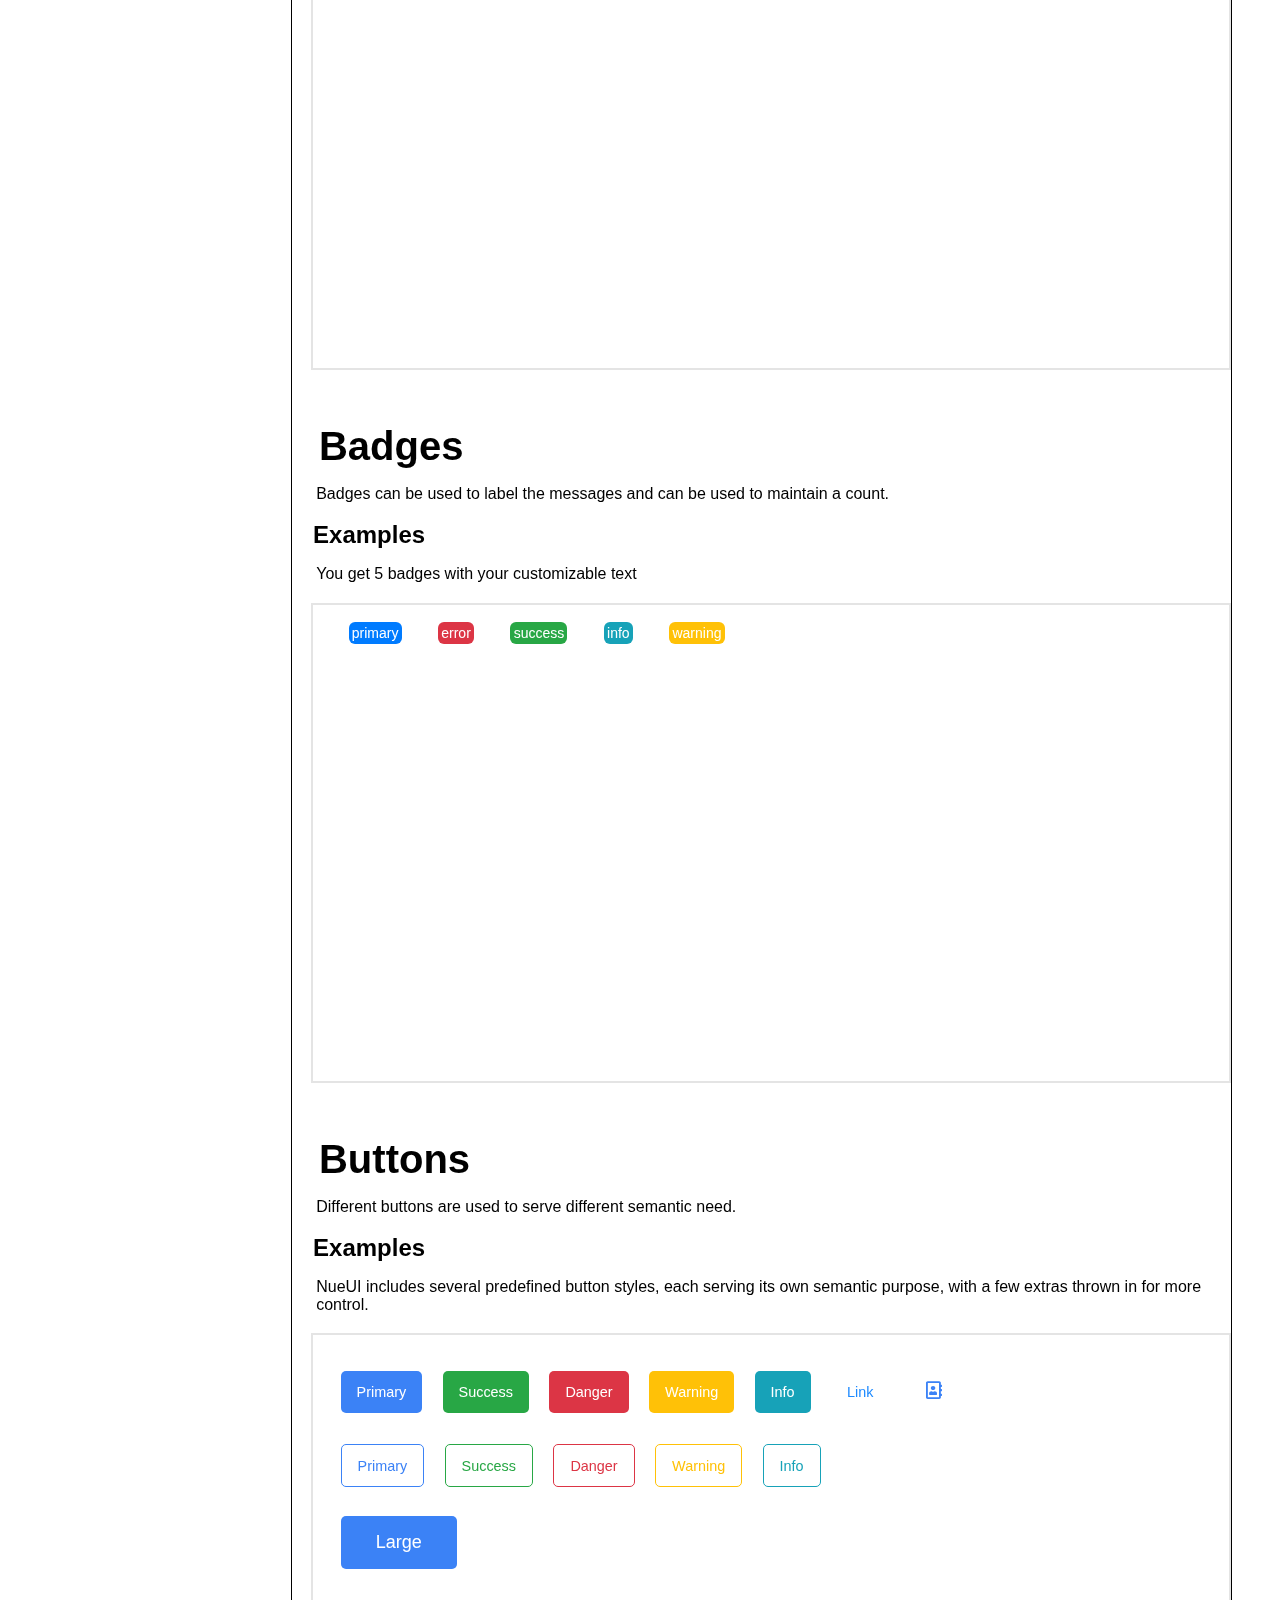
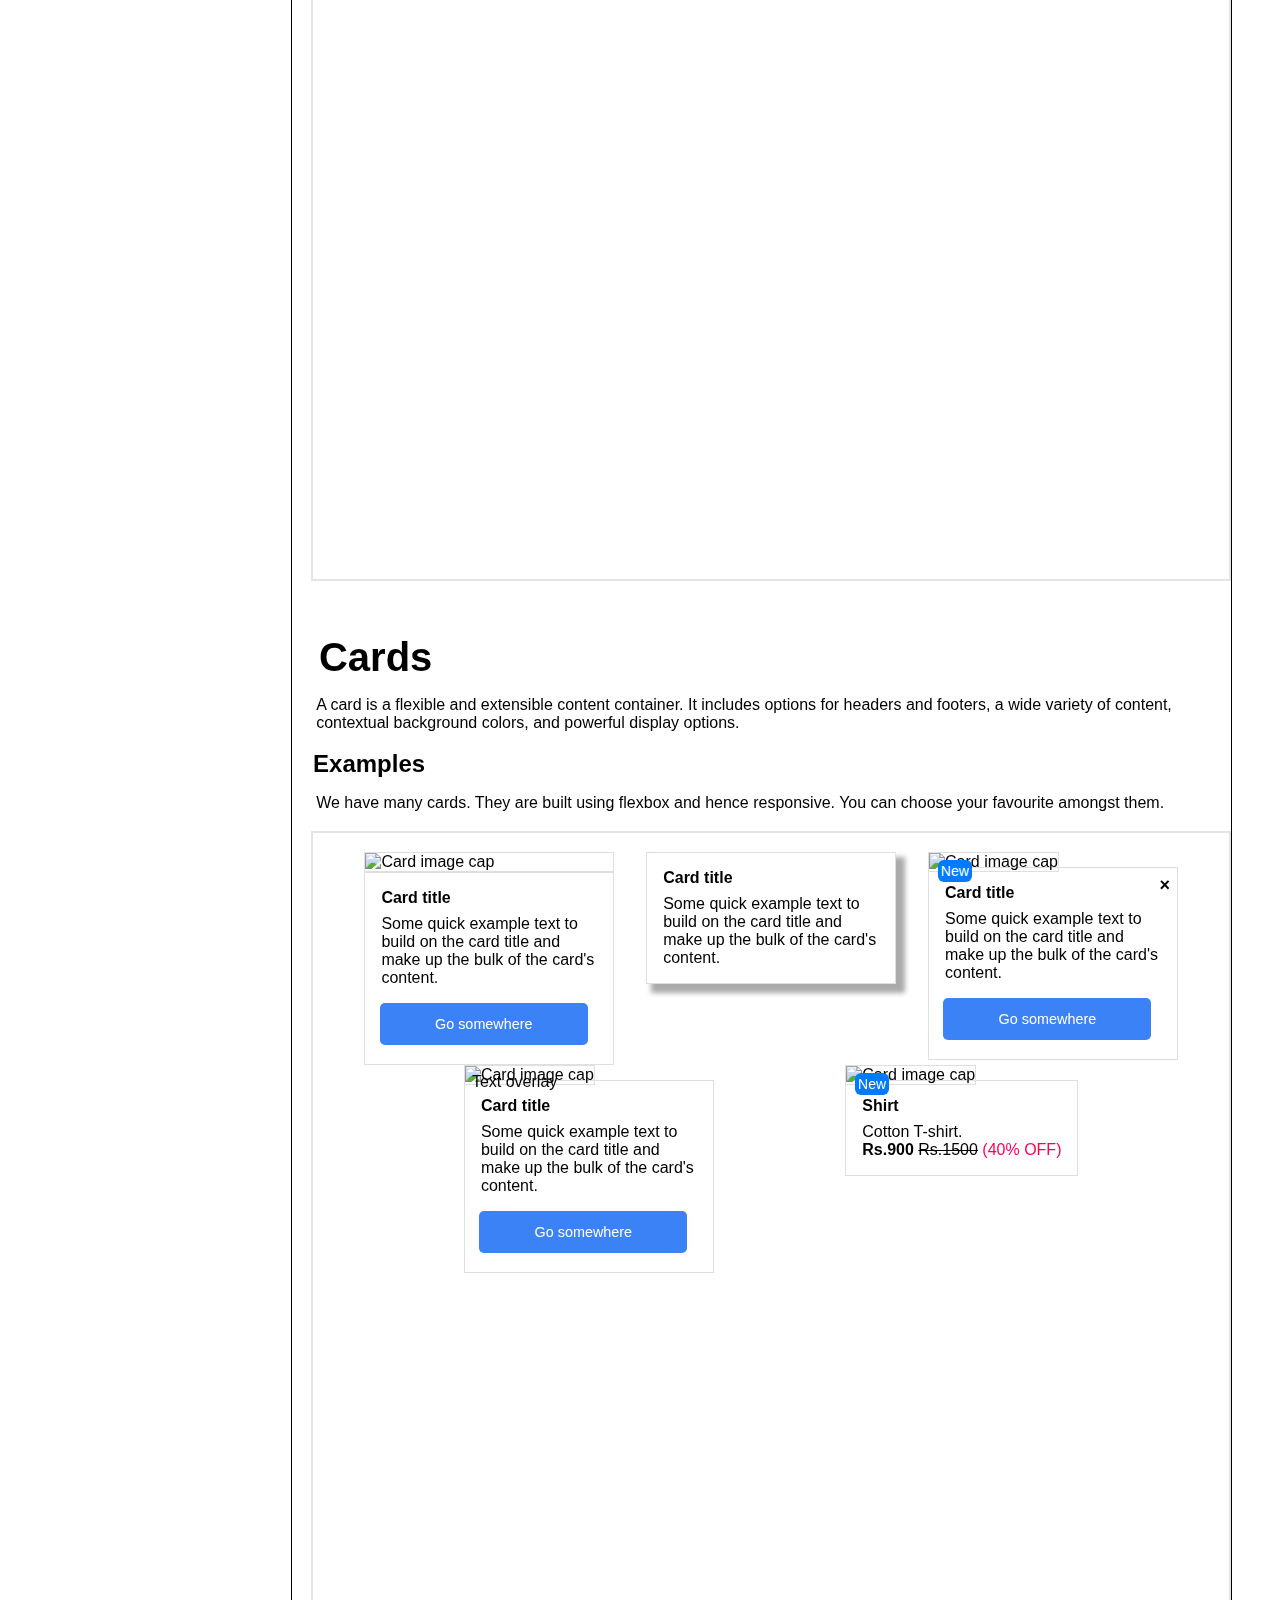
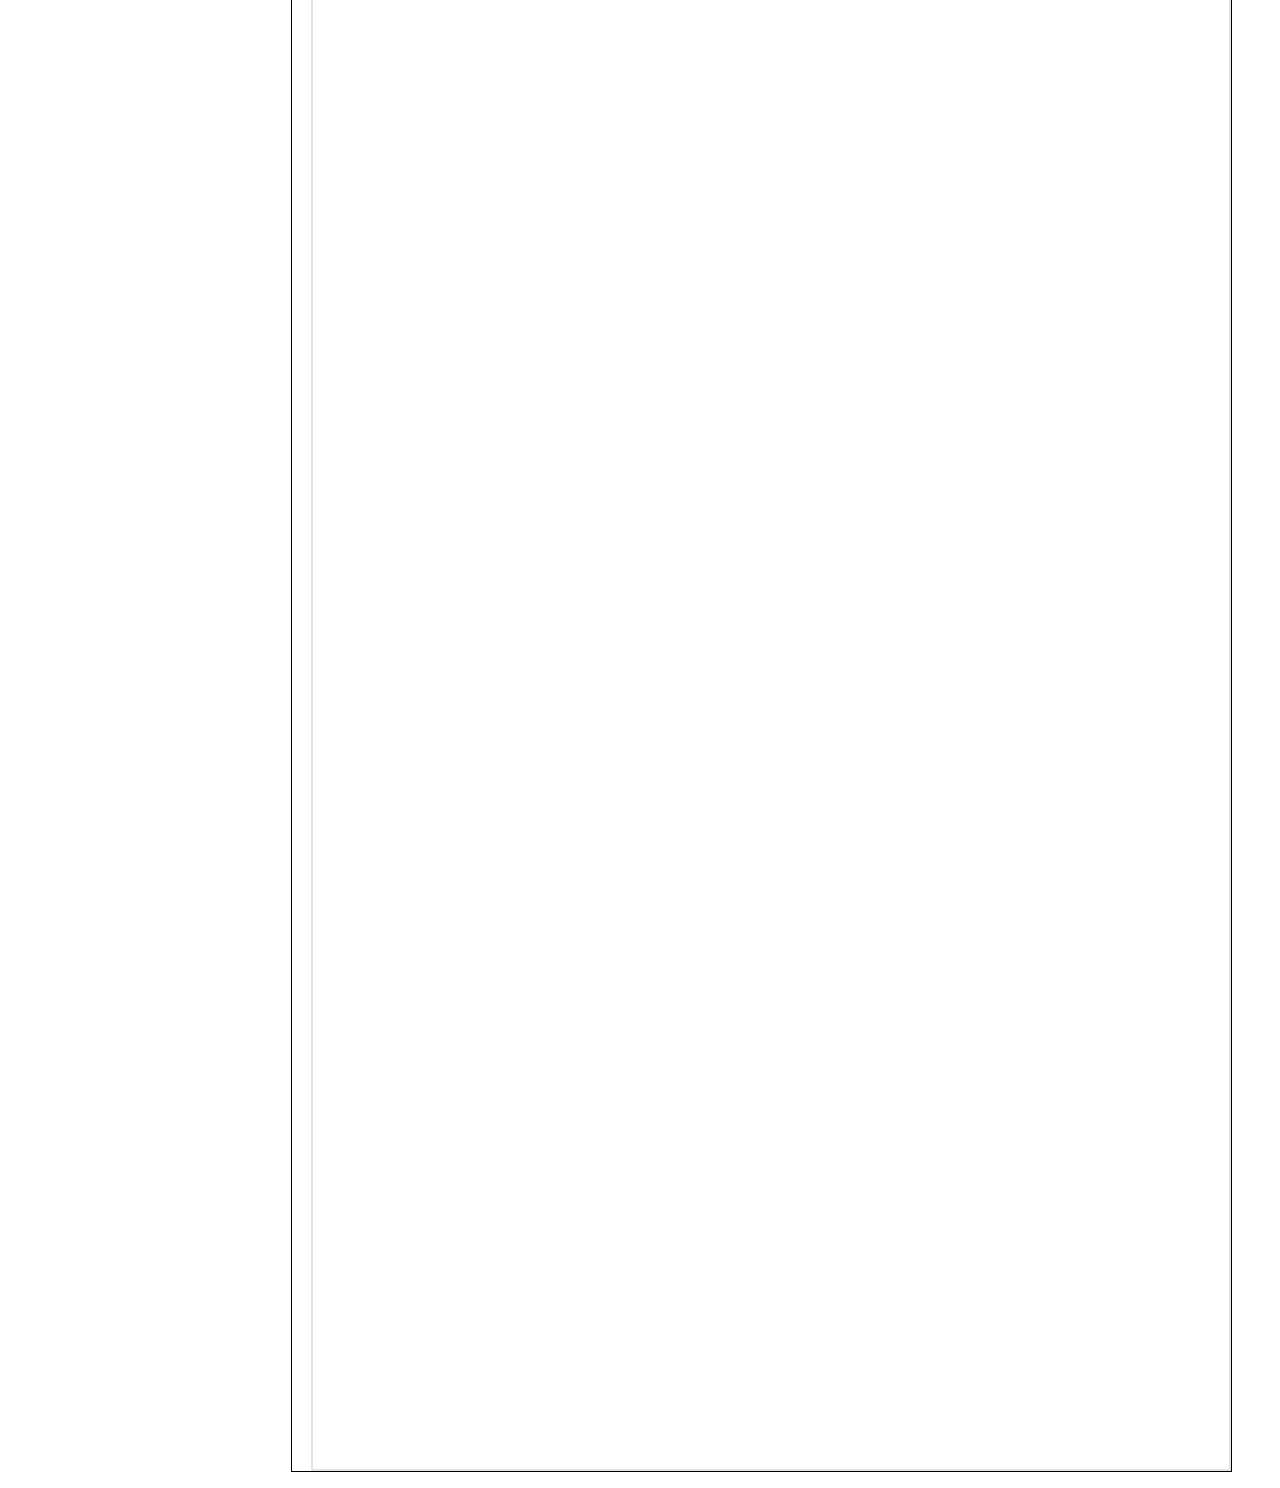
==== commit b22e2ecc: "style:cards and buttons" ====
--- a/index.html
+++ b/index.html
@@ -46,7 +46,7 @@
                         <a href="#avatars"><li>Avatars</li></a>
                         <a href="#badges"><li>Badges</li></a>
                         <a href="#buttons"><li>Buttons</li></a>
-                        <a href=""><li>Cards</li></a>
+                        <a href="#cards"><li>Cards</li></a>
                         <a href=""><li>Inputs</li></a>
                         <a href=""><li>Modals</li></a>
                         <a href=""><li>Navigation</li></a>
@@ -150,22 +150,120 @@
                 <br/>
                 <section class="buttons" id="buttons">
                     <h1>Buttons</h1>
-                    <p>Badges can be used to label the messages and can be used to maintain a count.</p>
-                    <br/>
-                    <div class="examples">
-                        <h2 style="font-weight: light;">Examples</h2>
-                        <p>You get 5 badges with your customizable text </p>
+                    <p>Different buttons are used to serve different semantic need.</p>
+                    <br/>
+                    <div class="examples">
+                        <h2 style="font-weight: light;">Examples</h2>
+                        <p>NueUI includes several predefined button styles, each serving its own semantic purpose, with a few extras thrown in for more control. </p>
                     </div>
                     <div class="button-collection">
-                        <span class="primary-badge">primary</span>
-                        <span class="error-badge">error</span>
-                        <span class="success-badge">success</span>
-                        <span class="info-badge">info</span>
-                        <span class="warning-badge">warning</span>
-                        <div class="carbon-embed">
-                            <iframe src="https://carbon.now.sh/embed?bg=rgba%28171%2C+184%2C+195%2C+1%29&t=seti&wt=none&l=auto&ds=true&dsyoff=20px&dsblur=68px&wc=true&wa=true&pv=56px&ph=56px&ln=false&fl=1&fm=Hack&fs=18px&lh=133%25&si=false&es=2x&wm=false&code=%253Cspan%2520class%253D%2522primary-badge%2522%253Eprimary%253C%252Fspan%253E%250A%253Cspan%2520class%253D%2522error-badge%2522%253Eerror%253C%252Fspan%253E%250A%253Cspan%2520class%253D%2522success-badge%2522%253Esuccess%253C%252Fspan%253E%250A%253Cspan%2520class%253D%2522info-badge%2522%253Einfo%253C%252Fspan%253E%250A%253Cspan%2520class%253D%2522warning-badge%2522%253Ewarning%253C%252Fspan%253E"
+                        <button class="btn btn-primary">Primary</button>
+                        <button class="btn btn-success">Success</button>
+                        <button class="btn btn-danger">Danger</button>
+                        <button class="btn btn-warning">Warning</button>
+                        <button class="btn btn-info">Info</button>
+                        <button class="btn btn-link">Link</button>
+                        <button class="btn btn-icon"><i class="far fa-address-book"></i></button>
+                        <button class="btn btn-float"><i class="fas fa-minus"></i></button>
+                        <br/>
+                        <button class="btn btn-outline-primary">Primary</button>
+                        <button class="btn btn-outline-success">Success</button>
+                        <button class="btn btn-outline-danger">Danger</button>
+                        <button class="btn btn-outline-warning">Warning</button>
+                        <button class="btn btn-outline-info">Info</button>
+                        <br>
+                        <button class="btn btn-large">Large</button>
+                        <div class="carbon-embed">
+                            <iframe src="https://carbon.now.sh/embed?bg=rgba%28171%2C+184%2C+195%2C+1%29&t=seti&wt=none&l=auto&ds=true&dsyoff=20px&dsblur=68px&wc=true&wa=true&pv=56px&ph=56px&ln=false&fl=1&fm=Hack&fs=18px&lh=133%25&si=false&es=2x&wm=false&code=%253Cbutton%2520class%253D%2522btn%2520btn-primary%2522%253EPrimary%253C%252Fbutton%253E%250A%253Cbutton%2520class%253D%2522btn%2520btn-success%2522%253ESuccess%253C%252Fbutton%253E%250A%253Cbutton%2520class%253D%2522btn%2520btn-danger%2522%253EDanger%253C%252Fbutton%253E%250A%253Cbutton%2520class%253D%2522btn%2520btn-warning%2522%253EWarning%253C%252Fbutton%253E%250A%253Cbutton%2520class%253D%2522btn%2520btn-info%2522%253EInfo%253C%252Fbutton%253E%250A%253Cbutton%2520class%253D%2522btn%2520btn-link%2522%253ELink%253C%252Fbutton%253E%250A%253Cbutton%2520class%253D%2522btn%2520btn-icon%2522%253E%253Ci%2520class%253D%2522far%2520fa-address-book%2522%253E%253C%252Fi%253E%2509%2509%253C%252Fbutton%253E%250A%253Cbutton%2520class%253D%2522btn%2520btn-float%2522%253E%253Ci%2520class%253D%2522fas%2520fa-minus%2522%253E%253C%252Fi%253E%253C%252Fbutton%253E%250A%250A%253Cbutton%2520class%253D%2522btn%2520btn-outline-primary%2522%253EPrimary%253C%252Fbutton%253E%250A%253Cbutton%2520class%253D%2522btn%2520btn-outline-success%2522%253ESuccess%253C%252Fbutton%253E%250A%253Cbutton%2520class%253D%2522btn%2520btn-outline-danger%2522%253EDanger%253C%252Fbutton%253E%250A%253Cbutton%2520class%253D%2522btn%2520btn-outline-warning%2522%253EWarning%253C%252Fbutton%253E%250A%253Cbutton%2520class%253D%2522btn%2520btn-outline-info%2522%253EInfo%253C%252Fbutton%253E%250A%250A%253Cbutton%2520class%253D%2522btn%2520btn-large%2522%253ELarge%253C%252Fbutton%253E"
+                            style="margin-top: 5rem; overflow:hidden;" frameborder="0">
+                        </iframe>
+                        </div>
+                    </div>
+                </section>
+                <br/>
+                <br/>
+                <br/>
+                <section class="cards" id="cards">
+                    <h1>Cards</h1>
+                    <p>A card is a flexible and extensible content container. It includes options for headers and footers, a wide variety of content, contextual background colors, and powerful display options.</p>
+                    <br/>
+                    <div class="examples">
+                        <h2 style="font-weight: light;">Examples</h2>
+                        <p>We have many cards. They are built using flexbox and hence responsive. You can choose your favourite amongst them. </p>
+                    </div>
+                    <div class="card-collection">
+                        <div class="grid">
+                            <div class="card" >
+                              <img class="card-img-top" src="https://via.placeholder.com/286" alt="Card image cap">
+                              <div class="card-body">
+                                <h5 class="card-title">Card title</h5>
+                                <p class="card-text">Some quick example text to build on the card title and make up the bulk of the card's content.</p>
+                                <button class="btn btn-primary">Go somewhere</button>
+                              </div>
+                            </div>
+                    
+                            <div class="card" >
+                              <div class="card-body shadow">
+                                <h5 class="card-title">Card title</h5>
+                                <p class="card-text">Some quick example text to build on the card title and make up the bulk of the card's content.</p>
+                              </div>
+                            </div>
+                           
+                            <div class="card" >
+                              <div class="img-header">
+                                <img class="card-img-top" src="https://via.placeholder.com/286" alt="Card image cap">
+                                <button class="card-close close" data-dismiss="modal" aria-label="Close"><span aria-hidden="true">&times;</span></button>
+                                <span class="primary-badge">New</span> 
+                              </div>
+                              <div class="card-body" style="margin: -0.3rem 0 0 0;">
+                                <h5 class="card-title">Card title</h5>
+                                <p class="card-text">Some quick example text to build on the card title and make up the bulk of the card's content.</p>
+                                <button class="btn btn-primary">Go somewhere</button>
+                              </div>
+                            </div>
+                    
+                            <div class="card" >
+                              <div class="img-header">
+                                <img class="card-img-top" src="https://via.placeholder.com/286" alt="Card image cap">
+                                <p class="overlay">Text overlay</p>
+                              </div>
+                              <div class="card-body" style="margin: -0.3rem 0 0 0;">
+                                <h5 class="card-title">Card title</h5>
+                                <p class="card-text">Some quick example text to build on the card title and make up the bulk of the card's content.</p>
+                                <button class="btn btn-primary">Go somewhere</button>
+                              </div>
+                            </div>
+                    
+                            <div class="card" >
+                              <div class="img-header">
+                                <img class="card-img-top" src="https://via.placeholder.com/286" alt="Card image cap">
+                                <span class="primary-badge">New</span> 
+                              </div>
+                              <div class="card-body" style="margin: -0.3rem 0 0 0;">
+                                <h5 class="card-title">Shirt</h5>
+                                <p class="card-text">Cotton T-shirt.</p>
+                                <span>
+                                  <span class="strong-element">Rs.900</span>
+                                  <span class="line">Rs.1500</span>
+                                  <span style="color: #FF0052;">(40% OFF)</span>
+                                </span>
+                              </div>
+                            </div>
+                        </div>
+                        <div class="carbon-embed">
+                            <iframe src="https://carbon.now.sh/embed?bg=rgba%28171%2C+184%2C+195%2C+1%29&t=seti&wt=none&l=auto&ds=true&dsyoff=20px&dsblur=68px&wc=true&wa=true&pv=56px&ph=56px&ln=false&fl=1&fm=Hack&fs=18px&lh=133%25&si=false&es=2x&wm=false&code=%252F%252FType%25201%250A%2520%253Cdiv%2520class%253D%2522grid%2522%253E%250A%2520%2520%2520%2520%2520%2520%2520%2520%253Cdiv%2520class%253D%2522card%2522%2520%253E%250A%2520%2520%2520%2520%2520%2520%2520%2520%2520%2520%253Cimg%2520class%253D%2522card-img-top%2522%2520src%253D%2522https%253A%252F%252Fvia.placeholder.com%252F286%2522%2520alt%253D%2522Card%2520image%2520cap%2522%253E%250A%2520%2520%2520%2520%2520%2520%2520%2520%2520%2520%253Cdiv%2520class%253D%2522card-body%2522%253E%250A%2520%2520%2520%2520%2520%2520%2520%2520%2520%2520%2520%2520%253Ch5%2520class%253D%2522card-title%2522%253ECard%2520title%253C%252Fh5%253E%250A%2520%2520%2520%2520%2520%2520%2520%2520%2520%2520%2520%2520%253Cp%2520class%253D%2522card-text%2522%253ESome%2520quick%2520example%2520text%2520to%2520build%2520on%2520the%2520card%2520title%2520and%2520make%2520up%2520the%2520bulk%2520of%2520the%2520card%27s%2520content.%253C%252Fp%253E%250A%2520%2520%2520%2520%2520%2520%2520%2520%2520%2520%2520%2520%253Cbutton%2520class%253D%2522btn%2520btn-primary%2522%253EGo%2520somewhere%253C%252Fbutton%253E%250A%2520%2520%2520%2520%2520%2520%2520%2520%2520%2520%253C%252Fdiv%253E%250A%2520%2520%2520%2520%2520%2520%2520%2520%253C%252Fdiv%253E%250A%253C%252Fdiv%253E%250A%250A%252F%252FType2%250A%253Cdiv%2520class%253D%2522card%2522%2520%253E%250A%2520%2520%253Cdiv%2520class%253D%2522card-body%2520shadow%2522%253E%250A%2520%2520%2520%2520%253Ch5%2520class%253D%2522card-title%2522%253ECard%2520title%253C%252Fh5%253E%250A%2520%2520%2520%2520%253Cp%2520class%253D%2522card-text%2522%253ESome%2520quick%2520example%2520text%2520to%2520build%2520on%2520the%2520card%2520title%2520and%2520make%2520up%2520the%2520bulk%2520of%2520the%2520card%27s%2520content.%253C%252Fp%253E%250A%2520%2520%2509%2509%253C%252Fdiv%253E%250A%2509%253C%252Fdiv%253E%250A%253C%252Fdiv%253E" 
                             style="margin-top:5rem; overflow:hidden;"frameborder="0">
-                        </iframe>
+                            </iframe>
+                            <br/>
+                            <iframe src="https://carbon.now.sh/embed?bg=rgba%28171%2C+184%2C+195%2C+1%29&t=seti&wt=none&l=auto&ds=true&dsyoff=20px&dsblur=68px&wc=true&wa=true&pv=56px&ph=56px&ln=false&fl=1&fm=Hack&fs=18px&lh=133%25&si=false&es=2x&wm=false&code=%252F%252FType%25203%250A%2520%253Cdiv%2520class%253D%2522grid%2522%253E%250A%2520%2520%2520%2520%2520%2520%2520%2520%253Cdiv%2520class%253D%2522card%2522%2520%253E%250A%2520%2520%2520%2520%2520%2520%2520%2520%2520%2520%253Cdiv%2520class%253D%2522img-header%2522%253E%250A%2520%2520%2520%2520%2520%2520%2520%2520%2520%2520%2520%2520%253Cimg%2520class%253D%2522card-img-top%2522%2520src%253D%2522https%253A%252F%252Fvia.placeholder.com%252F286%2522%2520alt%253D%2522Card%2520image%2520cap%2522%253E%250A%2520%2520%2520%2520%2520%2520%2520%2520%2520%2520%2520%2520%253Cbutton%2520class%253D%2522card-close%2520close%2522%2520data-dismiss%253D%2522modal%2522%2520aria-label%253D%2522Close%2522%253E%253Cspan%2520aria-hidden%253D%2522true%2522%253E%2526times%253B%253C%252Fspan%253E%253C%252Fbutton%253E%250A%2520%2520%2520%2520%2520%2520%2520%2520%2520%2520%2520%2520%253Cspan%2520class%253D%2522primary-badge%2522%253ENew%253C%252Fspan%253E%2520%250A%2520%2520%2520%2520%2520%2520%2520%2520%2520%2520%253C%252Fdiv%253E%250A%2520%2520%2520%2520%2520%2520%2520%2520%2520%2520%253Cdiv%2520class%253D%2522card-body%2522%2520style%253D%2522margin%253A%2520-0.3rem%25200%25200%25200%253B%2522%253E%250A%2520%2520%2520%2520%2520%2520%2520%2520%2520%2520%2520%2520%253Ch5%2520class%253D%2522card-title%2522%253ECard%2520title%253C%252Fh5%253E%250A%2520%2520%2520%2520%2520%2520%2520%2520%2520%2520%2520%2520%253Cp%2520class%253D%2522card-text%2522%253ESome%2520quick%2520example%2520text%2520to%2520build%2520on%2520the%2520card%2520title%2520and%2520make%2520up%2520the%2520bulk%2520of%2520the%2520card%27s%2520content.%253C%252Fp%253E%250A%2520%2520%2520%2520%2520%2520%2520%2520%2520%2520%2520%2520%253Cbutton%2520class%253D%2522btn%2520btn-primary%2522%253EGo%2520somewhere%253C%252Fbutton%253E%250A%2520%2520%2520%2520%2520%2520%2520%2520%2520%2520%253C%252Fdiv%253E%250A%2520%2520%2520%2520%2520%2520%2520%2520%253C%252Fdiv%253E%250A%253C%252Fdiv%253E"
+                            style="margin-top: 5rem; overflow:hidden;"frameborder="0">
+                            </iframe>
+                            <br/>
+                            <iframe src="https://carbon.now.sh/embed?bg=rgba%28171%2C+184%2C+195%2C+1%29&t=seti&wt=none&l=auto&ds=true&dsyoff=20px&dsblur=68px&wc=true&wa=true&pv=56px&ph=56px&ln=false&fl=1&fm=Hack&fs=18px&lh=133%25&si=false&es=2x&wm=false&code=%252F%252FType%25204%250A%2520%253Cdiv%2520class%253D%2522grid%2522%253E%250A%2509%253Cdiv%2520class%253D%2522card%2522%2520%253E%250A%2520%2520%2520%2520%2520%2520%253Cdiv%2520class%253D%2522img-header%2522%253E%250A%2520%2520%2520%2520%2520%2520%2520%2520%253Cimg%2520class%253D%2522card-img-top%2522%2520src%253D%2522https%253A%252F%252Fvia.placeholder.com%252F286%2522%2520alt%253D%2522Card%2520image%2520cap%2522%253E%250A%2520%2520%2520%2520%2520%2520%2520%2520%253Cp%2520class%253D%2522overlay%2522%253EText%2520overlay%253C%252Fp%253E%250A%2520%2520%2520%2520%2520%2520%253C%252Fdiv%253E%250A%2520%2520%2520%2520%2520%2520%253Cdiv%2520class%253D%2522card-body%2522%2520style%253D%2522margin%253A%2520-0.3rem%25200%25200%25200%253B%2522%253E%250A%2520%2520%2520%2520%2520%2520%2520%2520%253Ch5%2520class%253D%2522card-title%2522%253ECard%2520title%253C%252Fh5%253E%250A%2520%2520%2520%2520%2520%2520%2520%2520%253Cp%2520class%253D%2522card-text%2522%253ESome%2520quick%2520example%2520text%2520to%2520build%2520on%2520the%2520card%2520title%2520and%2520make%2520up%2520the%2520bulk%2520of%2520the%2520card%27s%2520content.%253C%252Fp%253E%250A%2520%2520%2520%2520%2520%2520%2520%2520%253Cbutton%2520class%253D%2522btn%2520btn-primary%2522%253EGo%2520somewhere%253C%252Fbutton%253E%250A%2520%2520%2520%2520%2520%2520%253C%252Fdiv%253E%250A%2520%2520%2520%2520%253C%252Fdiv%253E%250A%253C%252Fdiv%253E%250A%250A%252F%252FType%25205%250A%253Cdiv%2520class%253D%2522grid%2522%253E%250A%2509%253Cdiv%2520class%253D%2522card%2522%2520%253E%250A%2520%2520%2520%2520%2520%2520%253Cdiv%2520class%253D%2522img-header%2522%253E%250A%2520%2520%2520%2520%2520%2520%2520%2520%253Cimg%2520class%253D%2522card-img-top%2522%2520src%253D%2522https%253A%252F%252Fvia.placeholder.com%252F286%2522%2520alt%253D%2522Card%2520image%2520cap%2522%253E%250A%2520%2520%2520%2520%2520%2520%2520%2520%253Cspan%2520class%253D%2522primary-badge%2522%253ENew%253C%252Fspan%253E%2520%250A%2520%2520%2520%2520%2520%2520%253C%252Fdiv%253E%250A%2520%2520%2520%2520%2520%2520%253Cdiv%2520class%253D%2522card-body%2522%2520style%253D%2522margin%253A%2520-0.3rem%25200%25200%25200%253B%2522%253E%250A%2520%2520%2520%2520%2520%2520%2520%2520%253Ch5%2520class%253D%2522card-title%2522%253EShirt%253C%252Fh5%253E%250A%2520%2520%2520%2520%2520%2520%2520%2520%253Cp%2520class%253D%2522card-text%2522%253ECotton%2520T-shirt.%253C%252Fp%253E%250A%2520%2520%2520%2520%2520%2520%2520%2520%253Cspan%253E%250A%2520%2520%2520%2520%2520%2520%2520%2520%2520%2520%253Cspan%2520class%253D%2522strong-element%2522%253ERs.900%253C%252Fspan%253E%250A%2520%2520%2520%2520%2520%2520%2520%2520%2520%2520%253Cspan%2520class%253D%2522line%2522%253ERs.1500%253C%252Fspan%253E%250A%2520%2520%2520%2520%2520%2520%2520%2520%2520%2520%253Cspan%2520style%253D%2522color%253A%2520%2523FF0052%253B%2522%253E%2840%2525%2520OFF%29%253C%252Fspan%253E%250A%2520%2520%2520%2520%2520%2520%2520%2520%253C%252Fspan%253E%250A%2520%2520%2520%2520%2520%2520%253C%252Fdiv%253E%250A%2520%2520%2520%2520%253C%252Fdiv%253E%250A%253C%252Fdiv%253E"
+                            style="margin-top: 5rem; overflow:hidden;"
+                            frameborder="0">
+                            </iframe>
+                        </div>
                         </div>
                     </div>
                 </section>
--- a/home.css
+++ b/home.css
@@ -80,7 +80,7 @@
       margin-right: 2rem;
       border: 1px solid black;
   }
-  .alert-collection, .avatar-collection,.badge-collection,.button-collection{
+  .alert-collection, .avatar-collection,.badge-collection,.button-collection,.card-collection{
     margin: 1.2rem 0 0 1.2rem;
     padding: 1.2rem;
     border: 2px solid rgba(206, 205, 205, 0.548);
@@ -98,4 +98,20 @@
   }
   .badge-collection span{
     margin: 1rem;
+  }
+  .button-collection{
+    height: 53em;
+  }
+  .button-collection button{
+    margin: 0.9rem 0.5rem;
+  }
+  .card-collection{
+    height: 140em;
+  }
+  .card-collection p{
+    padding: 0.5rem 0 0 0;
+  }
+  .card-collection button{
+    margin-top: 1rem;
+    margin-left: -0.1rem;
   }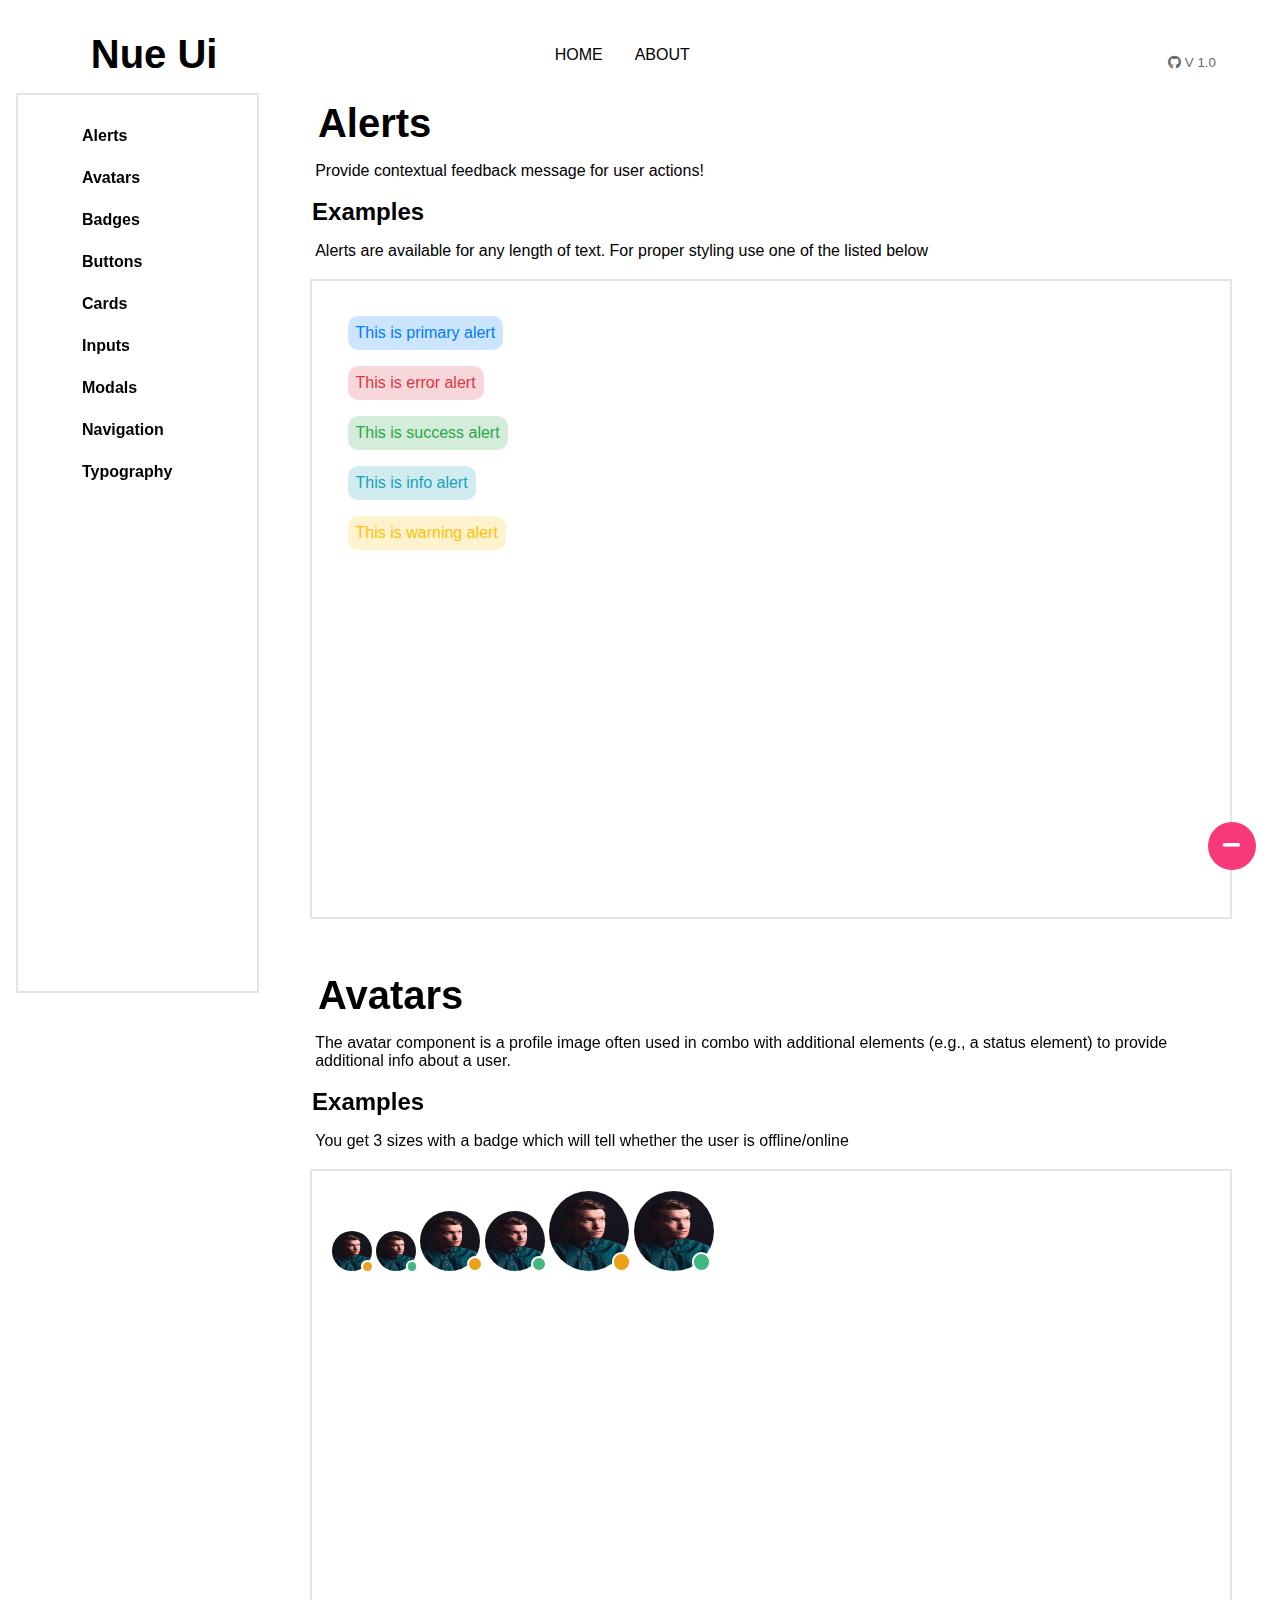
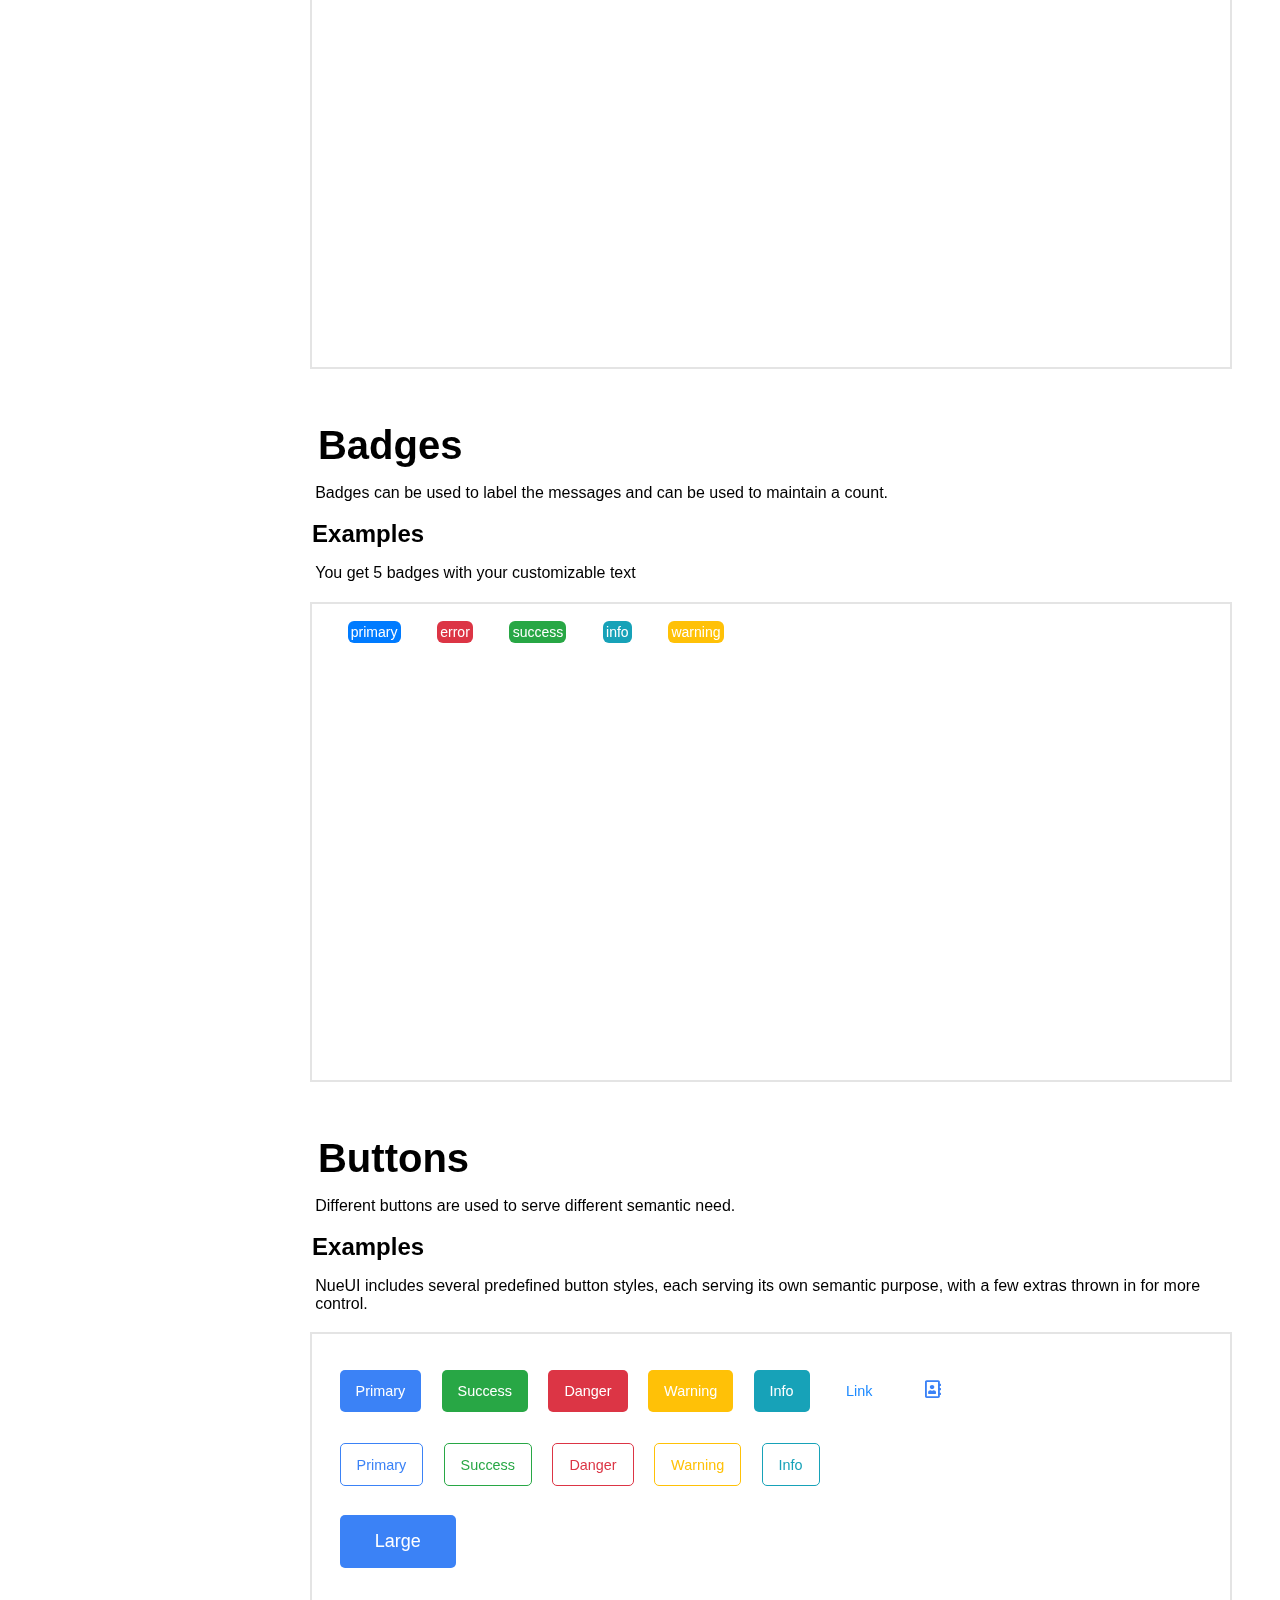
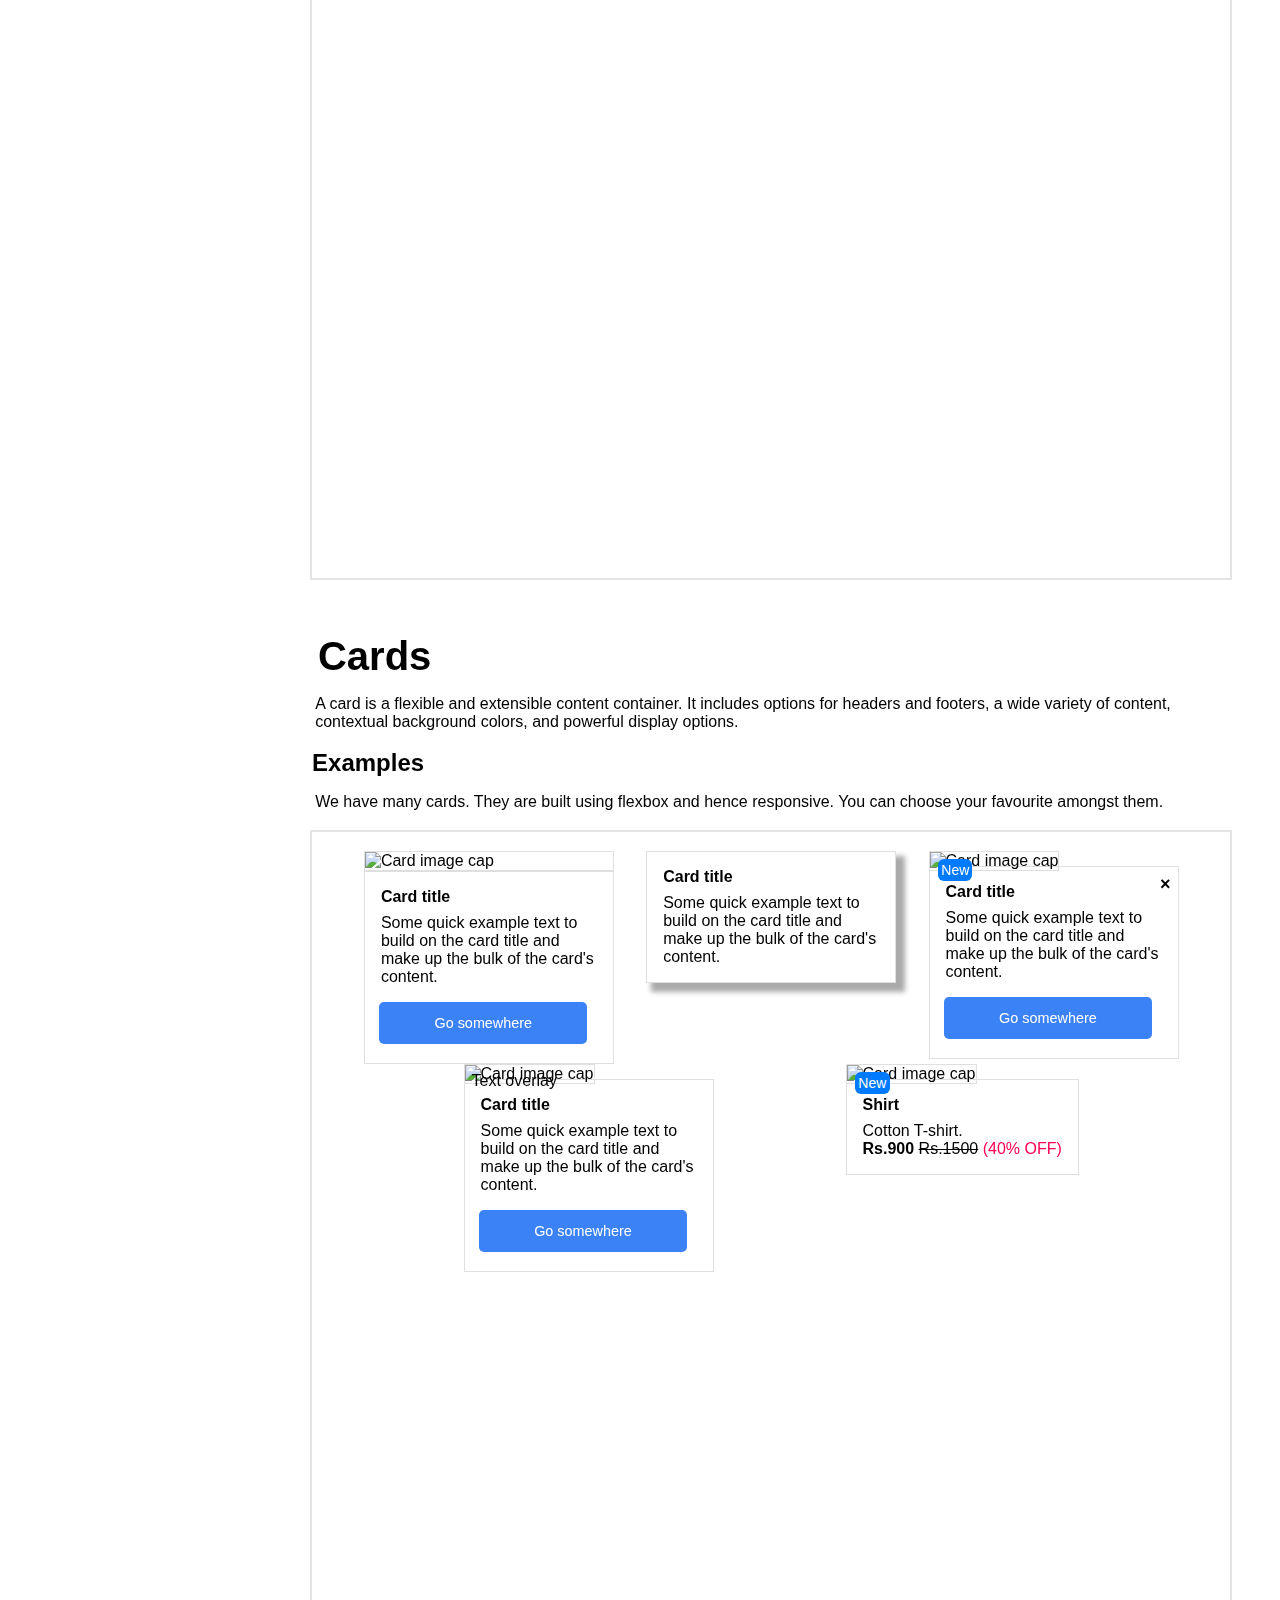
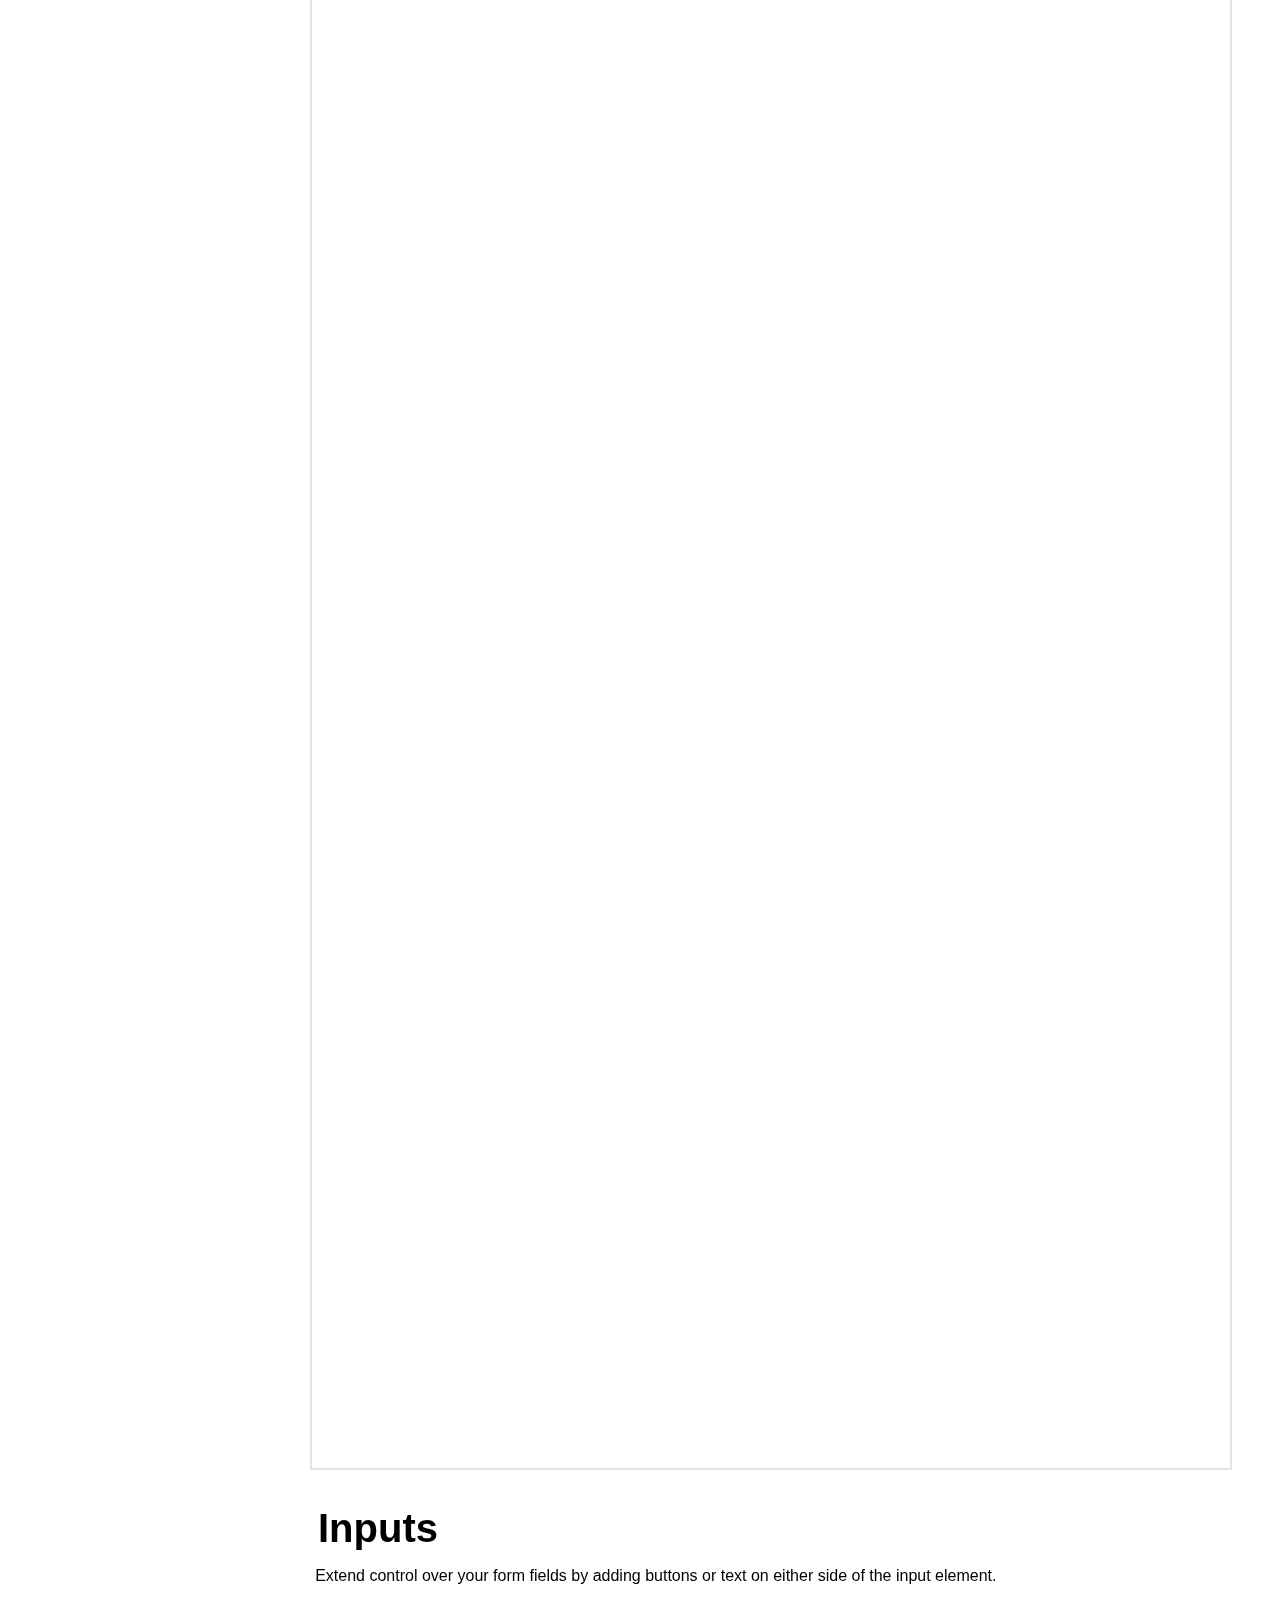
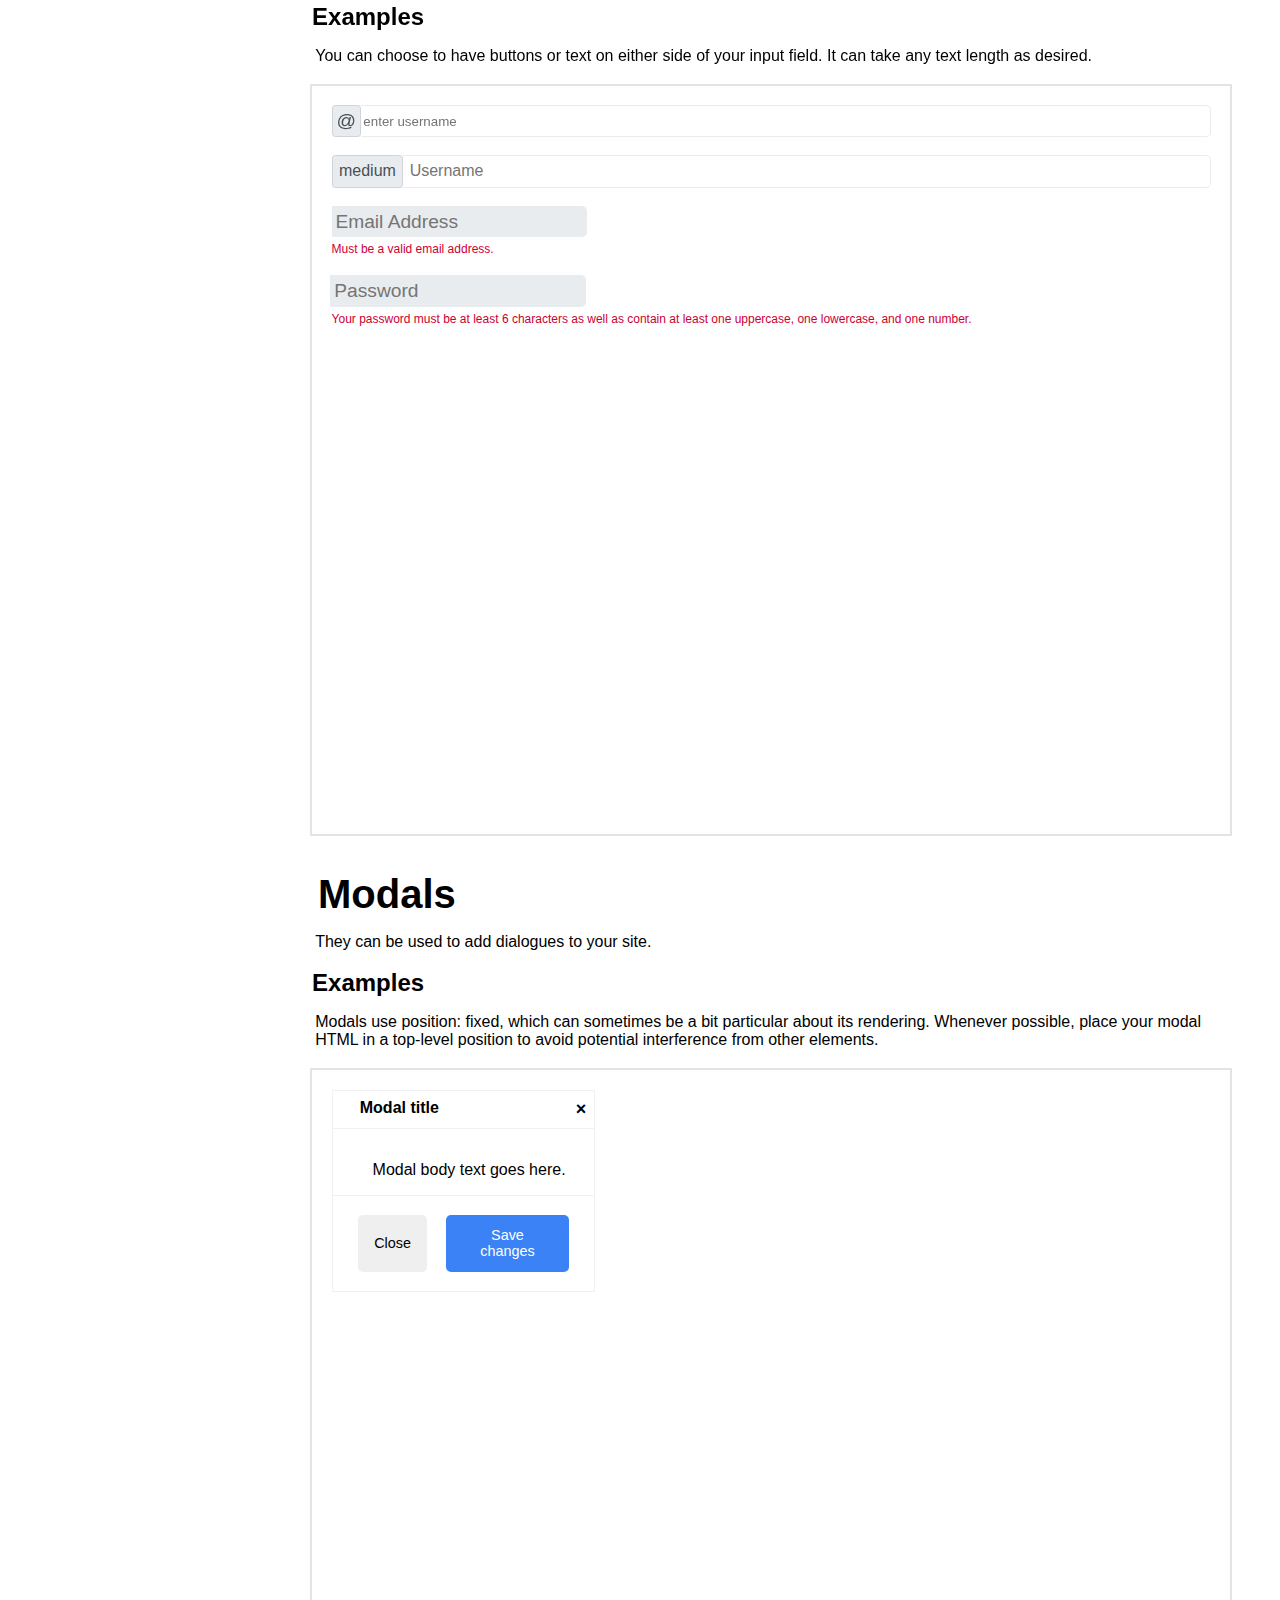
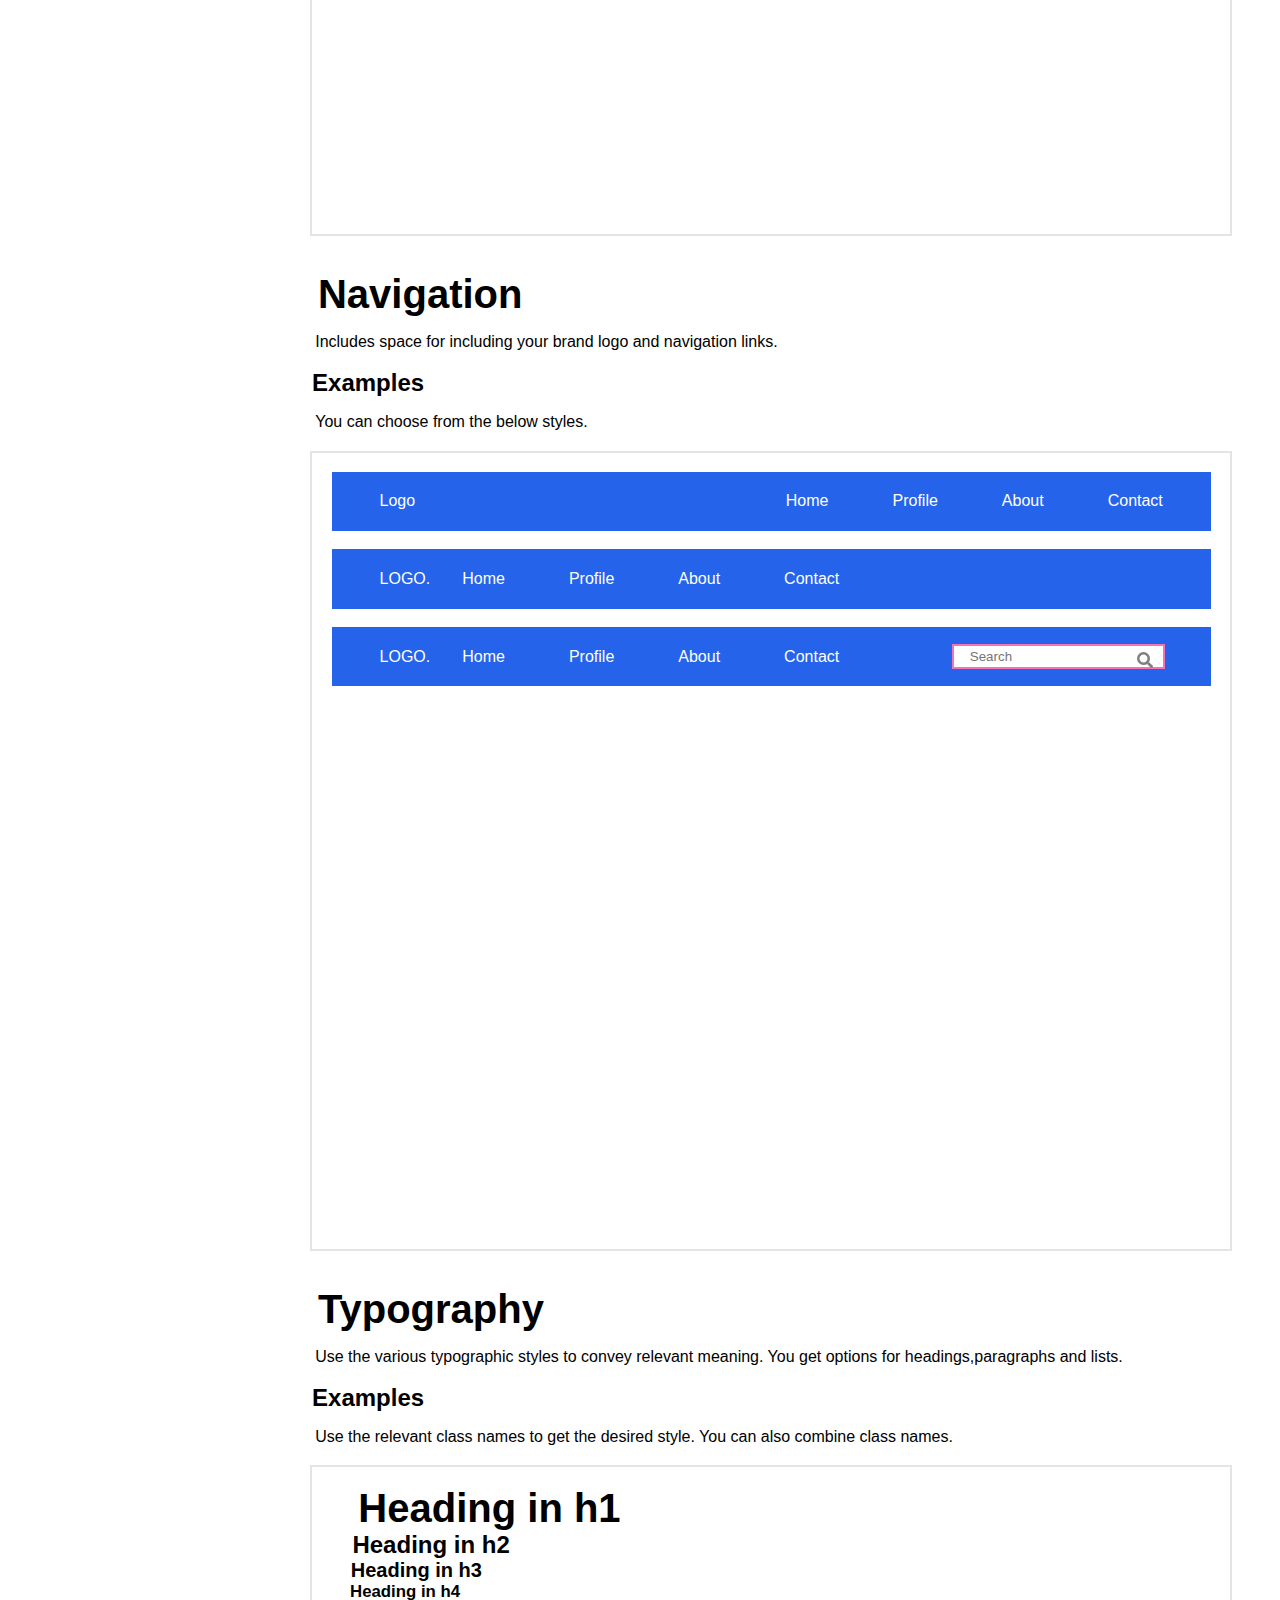
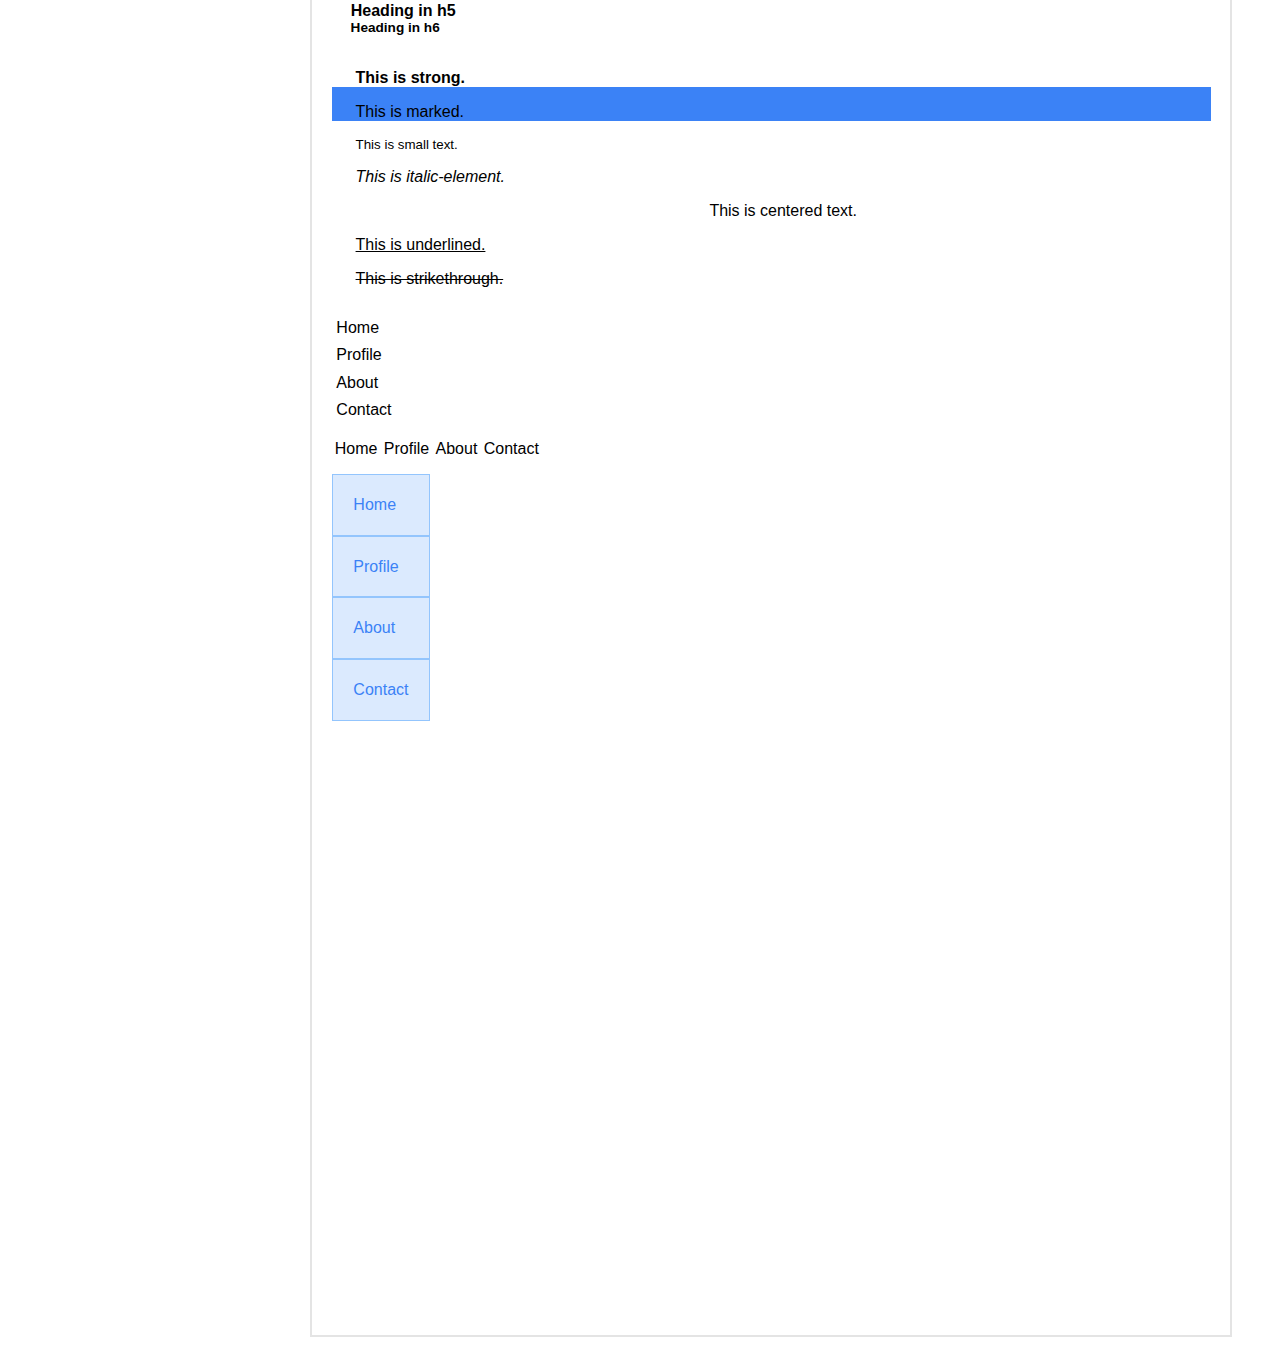
==== commit 03f59383: "style:inputs,modals,navigationBars and Typography" ====
--- a/index.html
+++ b/index.html
@@ -47,10 +47,10 @@
                         <a href="#badges"><li>Badges</li></a>
                         <a href="#buttons"><li>Buttons</li></a>
                         <a href="#cards"><li>Cards</li></a>
-                        <a href=""><li>Inputs</li></a>
-                        <a href=""><li>Modals</li></a>
-                        <a href=""><li>Navigation</li></a>
-                        <a href=""><li>Typography</li></a>
+                        <a href="#inputs"><li>Inputs</li></a>
+                        <a href="#modals"><li>Modals</li></a>
+                        <a href="#navigation"><li>Navigation</li></a>
+                        <a href="#typography"><li>Typography</li></a>
                     </ul>
                 </div>
             </div>
@@ -264,6 +264,211 @@
                             frameborder="0">
                             </iframe>
                         </div>
+                    </div>
+                </section>
+                <br/>
+                <br/>
+                <section class="inputs" id="inputs">
+                    <h1>Inputs</h1>
+                    <p>Extend control over your form fields by adding buttons or text on either side of the input element.</p>
+                    <br/>
+                    <div class="examples">
+                        <h2 style="font-weight: light;">Examples</h2>
+                        <p>You can choose to have buttons or text on either side of your input field. It can take any text length as desired.</p>
+                    </div>
+                    <div class="input-collection">
+                        <div class="input-group-prepend">
+                            <span class="input-group-text basic-addon1">@</span>
+                            <input class="input-field" type="text" placeholder="enter username">
+                        </div>
+                        <br/>
+                        <div class="input-group-prepend">
+                            <span class="input-group-text medium-size basic-addon-1" >medium</span>
+                            <input
+                              class="input-field medium-size"
+                              type="text"
+                              placeholder="Username"
+                            />
+                          </div>
+                          <br />
+                          <div>
+                            <input type="email" id="email" name="email" required placeholder="Email Address" class="input-group-text input-field"/>
+                            <label for="email"></label>
+                            <div class="requirements">
+                              Must be a valid email address.
+                            </div>
+                          </div>
+                          <br/>
+                          <div>
+                            <input type="password" id="password" name="password" required placeholder="Password" pattern="(?=.*\d)(?=.*[a-z])(?=.*[A-Z]).{6,}"class="input-group-text input-field" 
+                            style="margin-left: -0.07rem;"/>
+                            <label for="password"></label>
+                            <div class="requirements">
+                              Your password must be at least 6 characters as well as contain at least one uppercase, one lowercase, and one number.
+                            </div>
+                          </div>
+                        <div class="carbon-embed">
+                            <iframe src="https://carbon.now.sh/embed?bg=rgba%28171%2C+184%2C+195%2C+1%29&t=seti&wt=none&l=auto&ds=true&dsyoff=20px&dsblur=68px&wc=true&wa=true&pv=56px&ph=56px&ln=false&fl=1&fm=Hack&fs=18px&lh=133%25&si=false&es=2x&wm=false&code=%253Cdiv%2520class%253D%2522input-group-prepend%2522%253E%250A%2520%2520%2520%2520%2520%2520%2520%2520%253Cspan%2520class%253D%2522input-group-text%2520basic-addon1%2522%253E%2540%253C%252Fspan%253E%250A%2520%2520%2520%2520%2520%2520%2520%2520%253Cinput%2520class%253D%2522input-field%2522%2520type%253D%2522text%2522%2520placeholder%253D%2522enter%2520username%2522%253E%250A%2520%2520%2520%2520%253C%252Fdiv%253E%250A%2520%2520%2520%2520%253Cbr%252F%253E%250A%2520%2520%2520%2520%253Cdiv%2520class%253D%2522input-group-prepend%2522%253E%250A%2520%2520%2520%2520%2520%2520%2520%2520%253Cspan%2520class%253D%2522input-group-text%2520medium-size%2520basic-addon-1%2522%2520%253Emedium%253C%252Fspan%253E%250A%2520%2520%2520%2520%2520%2520%2520%2520%253Cinput%250A%2520%2520%2520%2520%2520%2520%2520%2520%2520%2520class%253D%2522input-field%2520medium-size%2522%250A%2520%2520%2520%2520%2520%2520%2520%2520%2520%2520type%253D%2522text%2522%250A%2520%2520%2520%2520%2520%2520%2520%2520%2520%2520placeholder%253D%2522Username%2522%250A%2520%2520%2520%2520%2520%2520%2520%2520%252F%253E%250A%2520%2520%2520%2520%2520%2520%253C%252Fdiv%253E%250A%2520%2520%2520%2520%2520%2520%253Cbr%2520%252F%253E%250A%2520%2520%2520%2520%2520%2520%253Cdiv%253E%250A%2520%2520%2520%2520%2520%2520%2520%2520%253Cinput%2520type%253D%2522email%2522%2520id%253D%2522email%2522%2520name%253D%2522email%2522%2520required%2520placeholder%253D%2522Email%2520Address%2522%2520class%253D%2522input-group-text%2520input-field%2522%252F%253E%250A%2520%2520%2520%2520%2520%2520%2520%2520%253Clabel%2520for%253D%2522email%2522%253E%253C%252Flabel%253E%250A%2520%2520%2520%2520%2520%2520%2520%2520%253Cdiv%2520class%253D%2522requirements%2522%253E%250A%2520%2520%2520%2520%2520%2520%2520%2520%2520%2520Must%2520be%2520a%2520valid%2520email%2520address.%250A%2520%2520%2520%2520%2520%2520%2520%2520%253C%252Fdiv%253E%250A%2520%2520%2520%2520%2520%2520%253C%252Fdiv%253E%250A%2520%2520%2520%2520%2520%2520%253Cbr%252F%253E%250A%2520%2520%2520%2520%2520%2520%253Cdiv%253E%250A%2520%2520%2520%2520%2520%2520%2520%2520%253Cinput%2520type%253D%2522password%2522%2520id%253D%2522password%2522%2520name%253D%2522password%2522%2520required%2520placeholder%253D%2522Password%2522%2520pattern%253D%2522%28%253F%253D.*%255Cd%29%28%253F%253D.*%255Ba-z%255D%29%28%253F%253D.*%255BA-Z%255D%29.%257B6%252C%257D%2522class%253D%2522input-group-text%2520input-field%2522%2520%250A%2520%2520%2520%2520%2520%2520%2520%2520style%253D%2522margin-left%253A%2520-0.07rem%253B%2522%252F%253E%250A%2520%2520%2520%2520%2520%2520%2520%2520%253Clabel%2520for%253D%2522password%2522%253E%253C%252Flabel%253E%250A%2520%2520%2520%2520%2520%2520%2520%2520%253Cdiv%2520class%253D%2522requirements%2522%253E%250A%2520%2520%2520%2520%2520%2520%2520%2520%2520%2520Your%2520password%2520must%2520be%2520at%2520least%25206%2520characters%2520as%2520well%2520as%2520contain%2520at%2520least%2520one%2520uppercase%252C%2520one%2520lowercase%252C%2520and%2520one%2520number.%250A%2520%2520%2520%2520%2520%2520%2520%2520%253C%252Fdiv%253E%250A%2520%2520%2520%2520%2520%2520%2520%2520%2520%2520%2520%2520%2520%2520%2520%2520%2520%2520%2520%2520%2520%2520%2520%2520%2520%2520%253C%252Fdiv%253E"
+                            style="margin-top: 3rem; overflow:hidden;"
+                            frameborder="0">
+                        </iframe>
+                        </div>
+                    </div>
+                </section>
+                <br/>
+                <br/>
+                <section class="modals" id="modals">
+                    <h1>Modals</h1>
+                    <p>They can be used to add dialogues to your site.</p>
+                    <br/>
+                    <div class="examples">
+                        <h2 style="font-weight: light;">Examples</h2>
+                        <p>Modals use position: fixed, which can sometimes be a bit particular about its rendering. Whenever possible, place your modal HTML in a top-level position to avoid potential interference from other elements.</p>
+                    </div>
+                    <div class="modal-collection">
+                        <div class="modal" tabindex="-1" role="dialog">
+                            <div class="modal-dialog" role="document">
+                              <div class="modal-content">
+                                <div class="toast-header">
+                                  <h5 class="modal-title">Modal title</h5>
+                                  <button type="button" class="close" data-dismiss="modal" aria-label="Close">
+                                    <span aria-hidden="true">&times;</span>
+                                  </button>
+                                </div>
+                                <div class="toast-body">
+                                  <p>Modal body text goes here.</p>
+                                </div>
+                                <div class="modal-footer">
+                                  <button type="button" class="btn btn-secondary" data-dismiss="modal">Close</button>
+                                  <button type="button" class="btn btn-primary">Save changes</button>
+                                </div>
+                              </div>
+                            </div>
+                          </div>
+                        <div class="carbon-embed">
+                            <iframe src="https://carbon.now.sh/embed?bg=rgba%28171%2C+184%2C+195%2C+1%29&t=seti&wt=none&l=auto&ds=true&dsyoff=20px&dsblur=68px&wc=true&wa=true&pv=56px&ph=56px&ln=false&fl=1&fm=Hack&fs=18px&lh=133%25&si=false&es=2x&wm=false&code=%2520%253Cdiv%2520class%253D%2522modal%2522%2520tabindex%253D%2522-1%2522%2520role%253D%2522dialog%2522%253E%250A%2520%2520%2520%2520%2520%2520%2520%2520%253Cdiv%2520class%253D%2522modal-dialog%2522%2520role%253D%2522document%2522%253E%250A%2520%2520%2520%2520%2520%2520%2520%2520%2520%2520%253Cdiv%2520class%253D%2522modal-content%2522%253E%250A%2520%2520%2520%2520%2520%2520%2520%2520%2520%2520%2520%2520%253Cdiv%2520class%253D%2522toast-header%2522%253E%250A%2520%2520%2520%2520%2520%2520%2520%2520%2520%2520%2520%2520%2520%2520%253Ch5%2520class%253D%2522modal-title%2522%253EModal%2520title%253C%252Fh5%253E%250A%2520%2520%2520%2520%2520%2520%2520%2520%2520%2520%2520%2520%2520%2520%253Cbutton%2520type%253D%2522button%2522%2520class%253D%2522close%2522%2520data-dismiss%253D%2522modal%2522%2520aria-label%253D%2522Close%2522%253E%250A%2520%2520%2520%2520%2520%2520%2520%2520%2520%2520%2520%2520%2520%2520%2520%2520%253Cspan%2520aria-hidden%253D%2522true%2522%253E%2526times%253B%253C%252Fspan%253E%250A%2520%2520%2520%2520%2520%2520%2520%2520%2520%2520%2520%2520%2520%2520%253C%252Fbutton%253E%250A%2520%2520%2520%2520%2520%2520%2520%2520%2520%2520%2520%2520%253C%252Fdiv%253E%250A%2520%2520%2520%2520%2520%2520%2520%2520%2520%2520%2520%2520%253Cdiv%2520class%253D%2522toast-body%2522%253E%250A%2520%2520%2520%2520%2520%2520%2520%2520%2520%2520%2520%2520%2520%2520%253Cp%253EModal%2520body%2520text%2520goes%2520here.%253C%252Fp%253E%250A%2520%2520%2520%2520%2520%2520%2520%2520%2520%2520%2520%2520%253C%252Fdiv%253E%250A%2520%2520%2520%2520%2520%2520%2520%2520%2520%2520%2520%2520%253Cdiv%2520class%253D%2522modal-footer%2522%253E%250A%2520%2520%2520%2520%2520%2520%2520%2520%2520%2520%2520%2520%2520%2520%253Cbutton%2520type%253D%2522button%2522%2520class%253D%2522btn%2520btn-secondary%2522%2520data-dismiss%253D%2522modal%2522%253EClose%253C%252Fbutton%253E%250A%2520%2520%2520%2520%2520%2520%2520%2520%2520%2520%2520%2520%2520%2520%253Cbutton%2520type%253D%2522button%2522%2520class%253D%2522btn%2520btn-primary%2522%253ESave%2520changes%253C%252Fbutton%253E%250A%2520%2520%2520%2520%2520%2520%2520%2520%2520%2520%2520%2520%253C%252Fdiv%253E%250A%2520%2520%2520%2520%2520%2520%2520%2520%2520%2520%253C%252Fdiv%253E%250A%2520%2520%2520%2520%2520%2520%2520%2520%253C%252Fdiv%253E%250A%2520%2520%2520%2520%2520%2520%253C%252Fdiv%253E"
+                            style="margin-top: 3rem; overflow:hidden;"
+                            frameborder="0">
+                            </iframe>
+                        </div>
+                    </div>
+                </section>
+                <br/>
+                </br>
+                <section class="navigation" id="navigation">
+                    <h1>Navigation</h1>
+                    <p>Includes space for including your brand logo and navigation links.</p>
+                    <br/>
+                    <div class="examples">
+                        <h2 style="font-weight: light;">Examples</h2>
+                        <p>You can choose from the below styles.</p>
+                    </div>
+                    <div class="navigation-collection">
+                        <div class="nav-bar">
+                            <div class="Logo">Logo</div>
+                            <div>
+                                <ul class="list-items">
+                                    <li>Home</li>
+                                    <li>Profile</li>
+                                    <li>About</li>
+                                    <li>Contact</li>
+                                </ul>
+                            </div>
+                        </div>
+                        <br>
+                        <nav class="nav-wrapper-2">
+                          <div class="Logo">LOGO.</div>
+                          <div>
+                            <ul
+                              class="list-items"
+                            >
+                              <li>Home</li>
+                              <li>Profile</li>
+                              <li>About</li>
+                              <li>Contact</li>
+                            </ul>
+                          </div>
+                        </nav>
+                        <br>
+                        <nav class="nav-wrapper-3">
+                          <div class="logoAndList-container">
+                            <div class="logo">LOGO.</div>
+                            <div class="list-centered">
+                              <ul  class="list-items">
+                                <li>Home</li>
+                                <li>Profile</li>
+                                <li>About</li>
+                                <li>Contact</li>
+                              </ul>
+                            </div>
+                          </div>
+                          <div class="search-wrapper">
+                            <input
+                              class="search-wrapper_input"
+                              type="text"
+                              placeholder="Search"
+                            />
+                            <span><i class="fas fa-search"></i></span>
+                          </div>
+                        </nav>
+                        <div class="carbon-embed">
+                            <iframe src="https://carbon.now.sh/embed?bg=rgba%28171%2C+184%2C+195%2C+1%29&t=seti&wt=none&l=auto&ds=true&dsyoff=20px&dsblur=68px&wc=true&wa=true&pv=56px&ph=56px&ln=false&fl=1&fm=Hack&fs=18px&lh=133%25&si=false&es=2x&wm=false&code=%253Cdiv%2520class%253D%2522nav-bar%2522%253E%250A%2520%2520%2520%2520%2520%2520%2520%2520%253Cdiv%2520class%253D%2522Logo%2522%253ELogo%253C%252Fdiv%253E%250A%2520%2520%2520%2520%2520%2520%2520%2520%253Cdiv%253E%250A%2520%2520%2520%2520%2520%2520%2520%2520%2520%2520%2520%2520%253Cul%2520class%253D%2522list-items%2522%253E%250A%2520%2520%2520%2520%2520%2520%2520%2520%2520%2520%2520%2520%2520%2520%2520%2520%253Cli%253EHome%253C%252Fli%253E%250A%2520%2520%2520%2520%2520%2520%2520%2520%2520%2520%2520%2520%2520%2520%2520%2520%253Cli%253EProfile%253C%252Fli%253E%250A%2520%2520%2520%2520%2520%2520%2520%2520%2520%2520%2520%2520%2520%2520%2520%2520%253Cli%253EAbout%253C%252Fli%253E%250A%2520%2520%2520%2520%2520%2520%2520%2520%2520%2520%2520%2520%2520%2520%2520%2520%253Cli%253EContact%253C%252Fli%253E%250A%2520%2520%2520%2520%2520%2520%2520%2520%2520%2520%2520%2520%253C%252Ful%253E%250A%2520%2520%2520%2520%2520%2520%2520%2520%253C%252Fdiv%253E%250A%2520%2520%2520%2520%253C%252Fdiv%253E%250A%2520%2520%2520%2520%253Cbr%253E%250A%2520%2520%2520%2520%253Cnav%2520class%253D%2522nav-wrapper-2%2522%253E%250A%2520%2520%2520%2520%2520%2520%253Cdiv%2520class%253D%2522Logo%2522%253ELOGO.%253C%252Fdiv%253E%250A%2520%2520%2520%2520%2520%2520%253Cdiv%253E%250A%2520%2520%2520%2520%2520%2520%2520%2520%253Cul%250A%2520%2520%2520%2520%2520%2520%2520%2520%2520%2520class%253D%2522list-items%2522%250A%2520%2520%2520%2520%2520%2520%2520%2520%253E%250A%2520%2520%2520%2520%2520%2520%2520%2520%2520%2520%253Cli%253EHome%253C%252Fli%253E%250A%2520%2520%2520%2520%2520%2520%2520%2520%2520%2520%253Cli%253EProfile%253C%252Fli%253E%250A%2520%2520%2520%2520%2520%2520%2520%2520%2520%2520%253Cli%253EAbout%253C%252Fli%253E%250A%2520%2520%2520%2520%2520%2520%2520%2520%2520%2520%253Cli%253EContact%253C%252Fli%253E%250A%2520%2520%2520%2520%2520%2520%2520%2520%253C%252Ful%253E%250A%2520%2520%2520%2520%2520%2520%253C%252Fdiv%253E%250A%2520%2520%2520%2520%253C%252Fnav%253E%250A%2520%2520%2520%2520%253Cbr%253E%250A%2520%2520%2520%2520%253Cnav%2520class%253D%2522nav-wrapper-3%2522%253E%250A%2520%2520%2520%2520%2520%2520%253Cdiv%2520class%253D%2522logoAndList-container%2522%253E%250A%2520%2520%2520%2520%2520%2520%2520%2520%253Cdiv%2520class%253D%2522logo%2522%253ELOGO.%253C%252Fdiv%253E%250A%2520%2520%2520%2520%2520%2520%2520%2520%253Cdiv%2520class%253D%2522list-centered%2522%253E%250A%2520%2520%2520%2520%2520%2520%2520%2520%2520%2520%253Cul%2520%2520class%253D%2522list-items%2522%253E%250A%2520%2520%2520%2520%2520%2520%2520%2520%2520%2520%2520%2520%253Cli%253EHome%253C%252Fli%253E%250A%2520%2520%2520%2520%2520%2520%2520%2520%2520%2520%2520%2520%253Cli%253EProfile%253C%252Fli%253E%250A%2520%2520%2520%2520%2520%2520%2520%2520%2520%2520%2520%2520%253Cli%253EAbout%253C%252Fli%253E%250A%2520%2520%2520%2520%2520%2520%2520%2520%2520%2520%2520%2520%253Cli%253EContact%253C%252Fli%253E%250A%2520%2520%2520%2520%2520%2520%2520%2520%2520%2520%253C%252Ful%253E%250A%2520%2520%2520%2520%2520%2520%2520%2520%253C%252Fdiv%253E%250A%2520%2520%2520%2520%2520%2520%253C%252Fdiv%253E%250A%2520%2520%2520%2520%2520%2520%253Cdiv%2520class%253D%2522search-wrapper%2522%253E%250A%2520%2520%2520%2520%2520%2520%2520%2520%253Cinput%250A%2520%2520%2520%2520%2520%2520%2520%2520%2520%2520class%253D%2522search-wrapper_input%2522%250A%2520%2520%2520%2520%2520%2520%2520%2520%2520%2520type%253D%2522text%2522%250A%2520%2520%2520%2520%2520%2520%2520%2520%2520%2520placeholder%253D%2522Search%2522%250A%2520%2520%2520%2520%2520%2520%2520%2520%252F%253E%250A%2520%2520%2520%2520%2520%2520%2520%2520%253Cspan%253E%253Ci%2520class%253D%2522fas%2520fa-search%2522%253E%253C%252Fi%253E%253C%252Fspan%253E%250A%2520%2520%2520%2520%2520%2520%253C%252Fdiv%253E%250A%2520%2520%2520%2520%253C%252Fnav%253E"
+                            style="margin-top: 3rem; overflow:hidden;"
+                            frameborder="0">
+                            </iframe>
+                        </div>
+                    </div>
+                </section>
+                <br/>
+                <br/>
+                <section class="typography" id="typography">
+                    <h1>Typography</h1>
+                    <p>Use the various typographic styles to convey relevant meaning. You get options for headings,paragraphs and lists. </p>
+                    <br/>
+                    <div class="examples">
+                        <h2 style="font-weight: light;">Examples</h2>
+                        <p>Use the relevant class names to get the desired style. You can also combine class names.</p>
+                    </div>
+                    <div class="typography-collection">
+                        <h1>Heading in h1</h1>
+                        <h2>Heading in h2</h2>
+                        <h3>Heading in h3</h3>
+                        <h4>Heading in h4</h4>
+                        <h5>Heading in h5</h5>
+                        <h6>Heading in h6</h6>
+                        <br/>
+                        <p class="strong-element">This is strong.</p>
+                        <p class="mark">This is marked.</p>
+                        <p class="small">This is small text.</p>
+                        <p class="italic-element">This is italic-element. </p>
+                        <p class="centered-text">This is centered text.</p>
+                        <p class="underline-element">This is underlined.</p>
+                        <p class="line">This is strikethrough.</p>
+                        <br/>
+                        <ul class="list-non-bullet">
+                            <li>Home</li>
+                            <li>Profile</li>
+                            <li>About</li>
+                            <li>Contact</li>
+                        </ul>
+                        <ul class="list-non-bullet list-flex">
+                            <li>Home</li>
+                            <li>Profile</li>
+                            <li>About</li>
+                            <li>Contact</li>
+                        </ul>
+                        <ul class="list-non-bullet list-stack">
+                            <li>Home</li>
+                            <li>Profile</li>
+                            <li>About</li>
+                            <li>Contact</li>
+                        </ul>
+                        <div class="carbon-embed">
+                            <iframe src="https://carbon.now.sh/embed?bg=rgba%28171%2C+184%2C+195%2C+1%29&t=seti&wt=none&l=auto&ds=true&dsyoff=20px&dsblur=68px&wc=true&wa=true&pv=56px&ph=56px&ln=false&fl=1&fm=Hack&fs=18px&lh=133%25&si=false&es=2x&wm=false&code=%253Ch1%253EHeading%2520in%2520h1%253C%252Fh1%253E%250A%253Ch2%253EHeading%2520in%2520h2%253C%252Fh2%253E%250A%253Ch3%253EHeading%2520in%2520h3%253C%252Fh3%253E%250A%253Ch4%253EHeading%2520in%2520h4%253C%252Fh4%253E%250A%253Ch5%253EHeading%2520in%2520h5%253C%252Fh5%253E%250A%253Ch6%253EHeading%2520in%2520h6%253C%252Fh6%253E%250A%253Cbr%252F%253E%250A%253Cp%2520class%253D%2522strong-element%2522%253EThis%2520is%2520strong.%253C%252Fp%253E%250A%253Cp%2520class%253D%2522mark%2522%253EThis%2520is%2520marked.%253C%252Fp%253E%250A%253Cp%2520class%253D%2522small%2522%253EThis%2520is%2520small%2520text.%253C%252Fp%253E%250A%253Cp%2520class%253D%2522italic-element%2522%253EThis%2520is%2520italic-element.%2520%253C%252Fp%253E%250A%253Cp%2520class%253D%2522centered-text%2522%253EThis%2520is%2520centered%2520text.%253C%252Fp%253E%250A%253Cp%2520class%253D%2522underline-element%2522%253EThis%2520is%2520underlined.%253C%252Fp%253E%250A%253Cp%2520class%253D%2522line%2522%253EThis%2520is%2520strikethrough.%253C%252Fp%253E%250A%253Cbr%252F%253E%250A%253Cul%2520class%253D%2522list-non-bullet%2522%253E%250A%2520%2520%2520%2520%253Cli%253EHome%253C%252Fli%253E%250A%2520%2520%2520%2520%253Cli%253EProfile%253C%252Fli%253E%250A%2520%2520%2520%2520%253Cli%253EAbout%253C%252Fli%253E%250A%2520%2520%2520%2520%253Cli%253EContact%253C%252Fli%253E%250A%253C%252Ful%253E%250A%253Cul%2520class%253D%2522list-non-bullet%2520list-flex%2522%253E%250A%2520%2520%2520%2520%253Cli%253EHome%253C%252Fli%253E%250A%2520%2520%2520%2520%253Cli%253EProfile%253C%252Fli%253E%250A%2520%2520%2520%2520%253Cli%253EAbout%253C%252Fli%253E%250A%2520%2520%2520%2520%253Cli%253EContact%253C%252Fli%253E%250A%253C%252Ful%253E%250A%253Cul%2520class%253D%2522list-non-bullet%2520list-stack%2522%253E%250A%2520%2520%2520%2520%253Cli%253EHome%253C%252Fli%253E%250A%2520%2520%2520%2520%253Cli%253EProfile%253C%252Fli%253E%250A%2520%2520%2520%2520%253Cli%253EAbout%253C%252Fli%253E%250A%2520%2520%2520%2520%253Cli%253EContact%253C%252Fli%253E%250A%253C%252Ful%253E"
+                            style="margin-top: 3rem; overflow:hidden;"
+                            frameborder="0">
+                          </iframe>
+                            </iframe>
                         </div>
                     </div>
                 </section>
--- a/home.css
+++ b/home.css
@@ -78,9 +78,8 @@
   .main-section{
       margin-top: 0.5rem;
       margin-right: 2rem;
-      border: 1px solid black;
   }
-  .alert-collection, .avatar-collection,.badge-collection,.button-collection,.card-collection{
+  .alert-collection, .avatar-collection,.badge-collection,.button-collection,.card-collection,.input-collection,.modal-collection,.navigation-collection,.typography-collection{
     margin: 1.2rem 0 0 1.2rem;
     padding: 1.2rem;
     border: 2px solid rgba(206, 205, 205, 0.548);
@@ -114,4 +113,19 @@
   .card-collection button{
     margin-top: 1rem;
     margin-left: -0.1rem;
+  }
+  .input-collection{
+    height: 47em;
+  }
+  .input-collection iframe{
+    margin: 1rem 0;
+  }
+  .modal-collection{
+    height: 48em;
+  }
+  .navigation-collection{
+    height: 50em;
+  }
+  .typography-collection{
+    height: 92em;
   }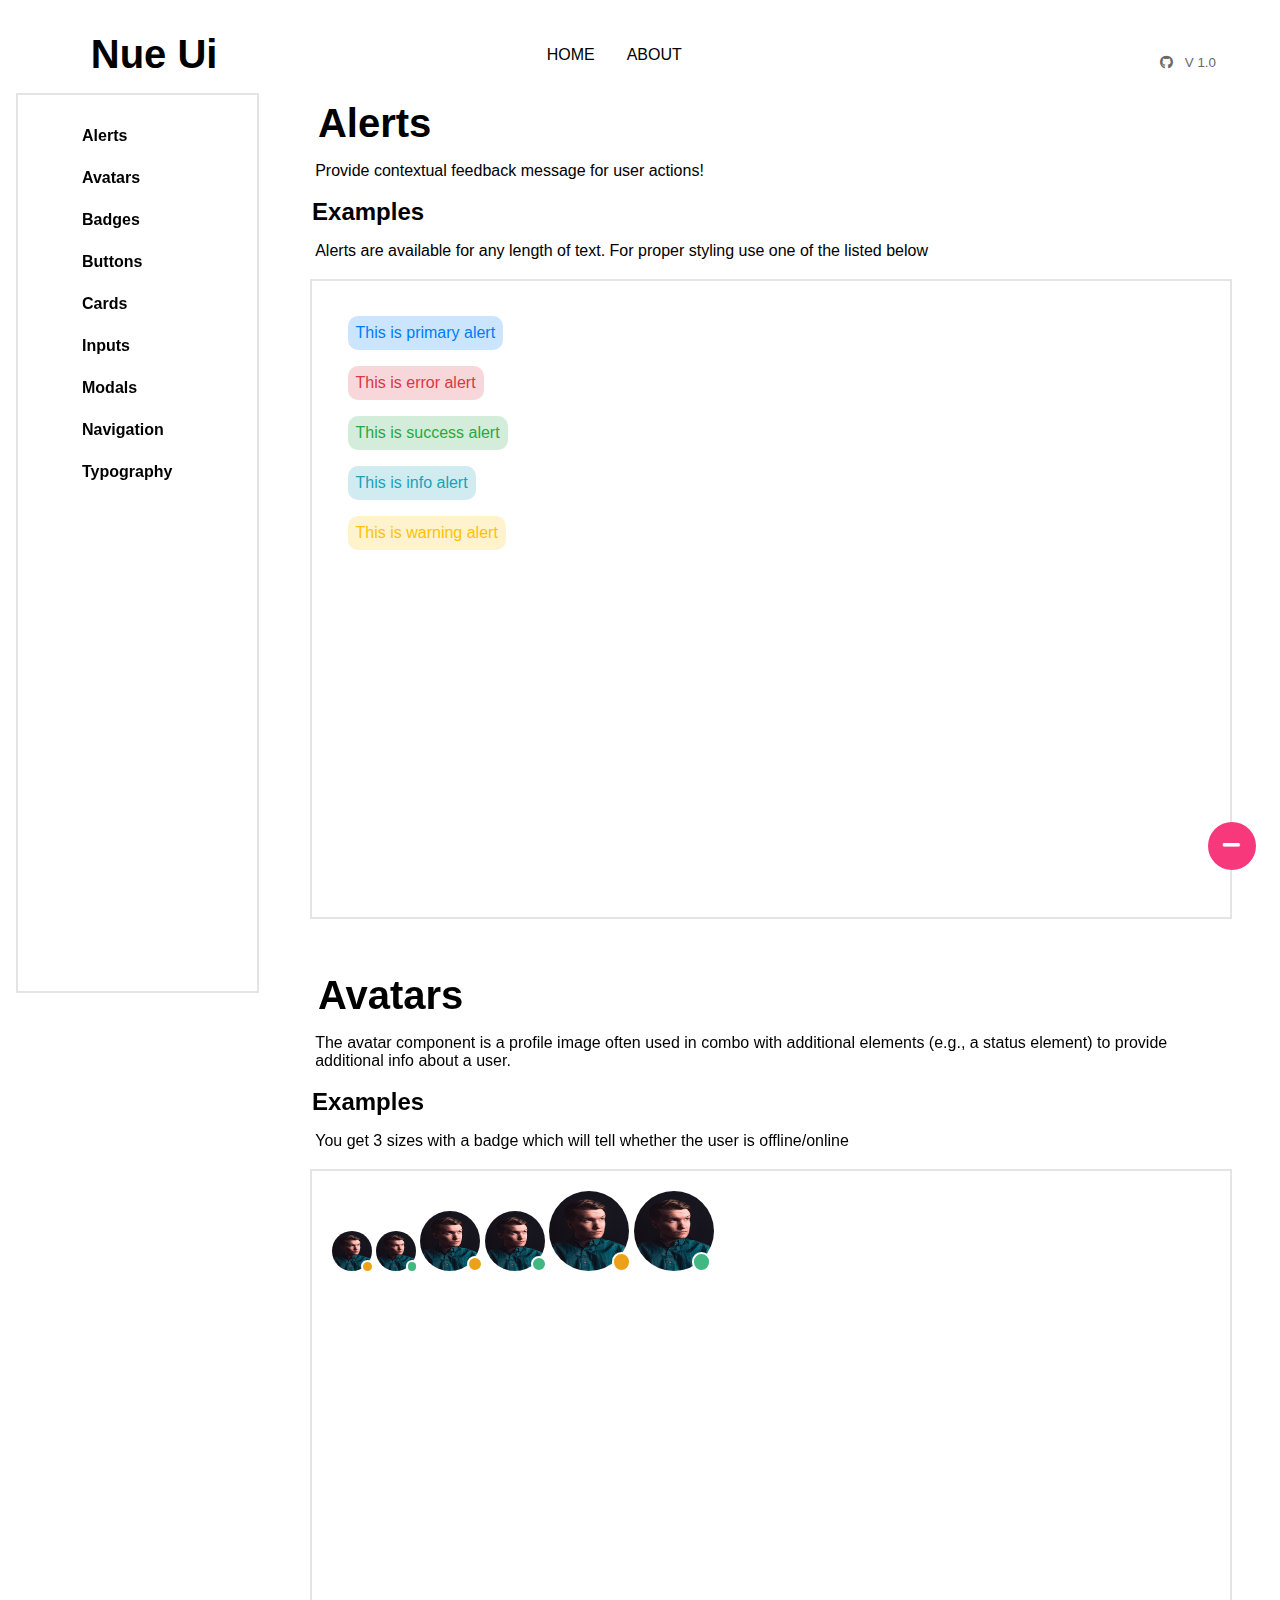
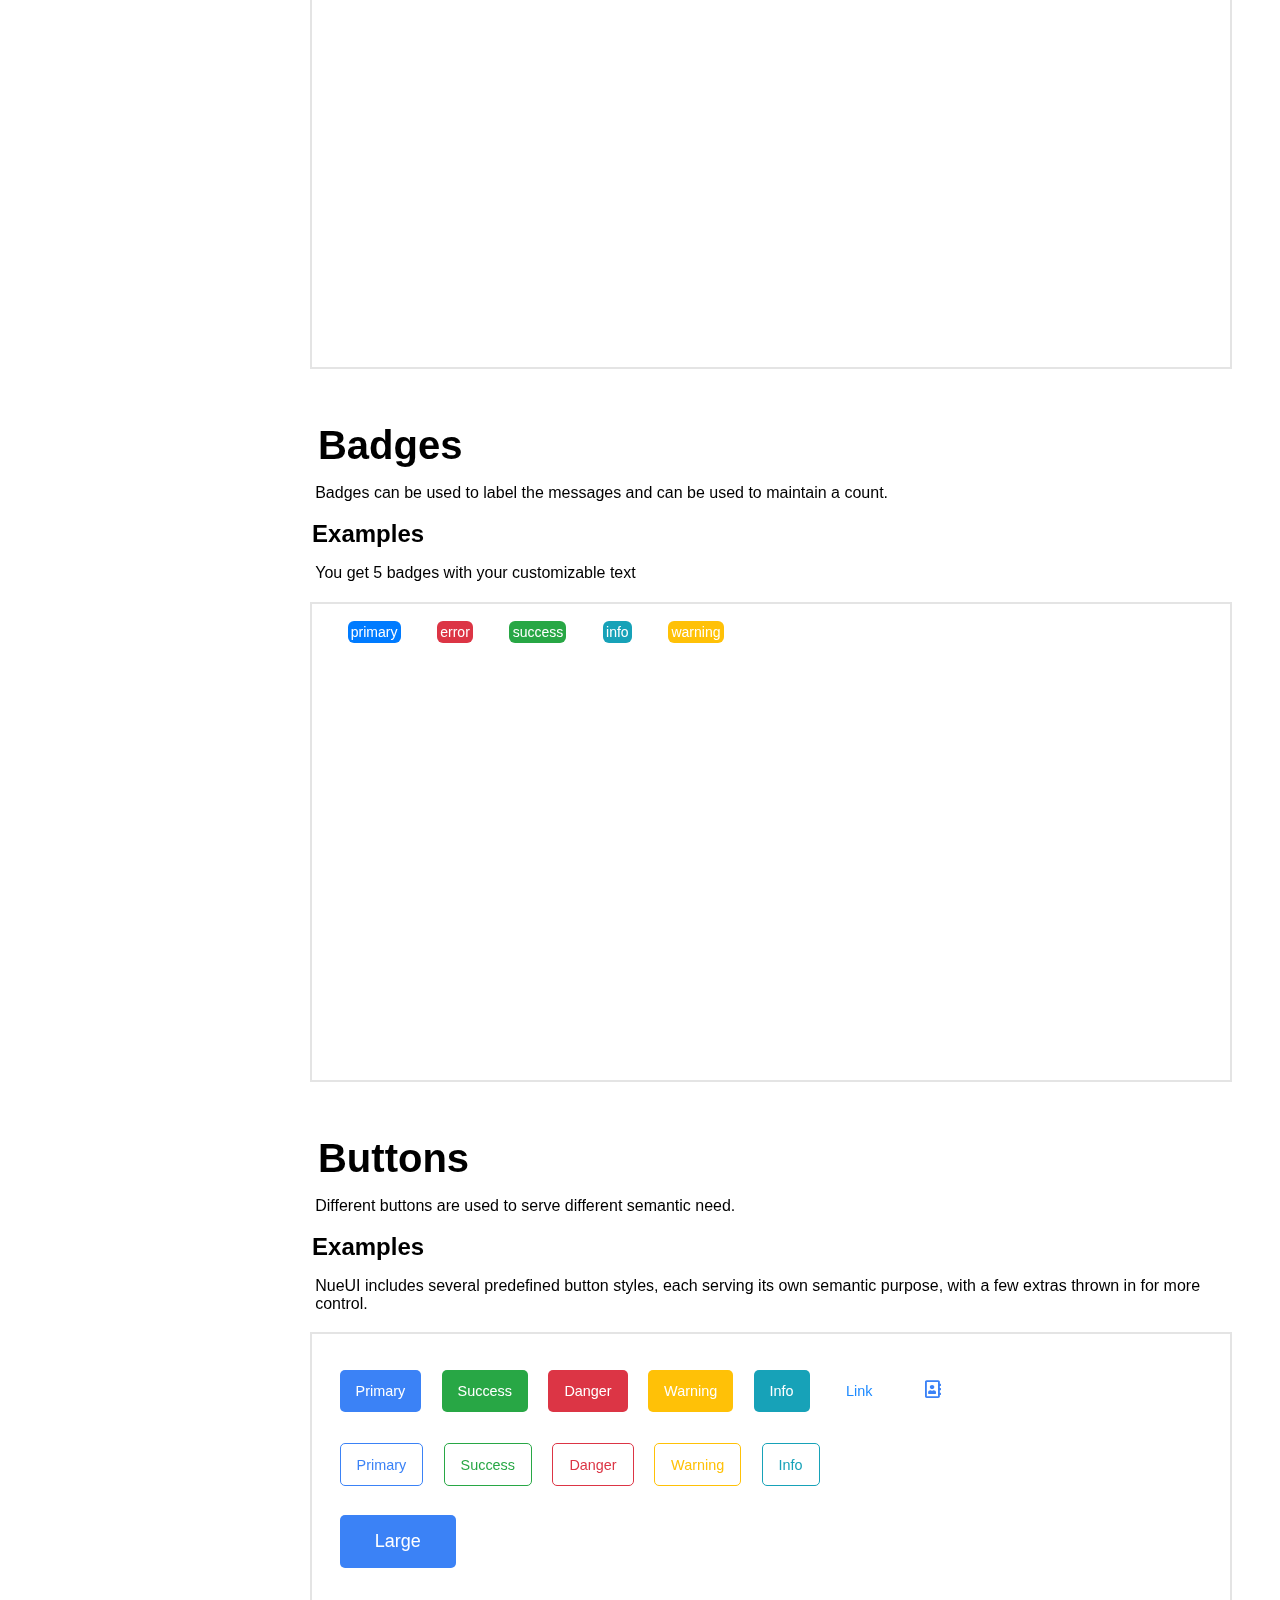
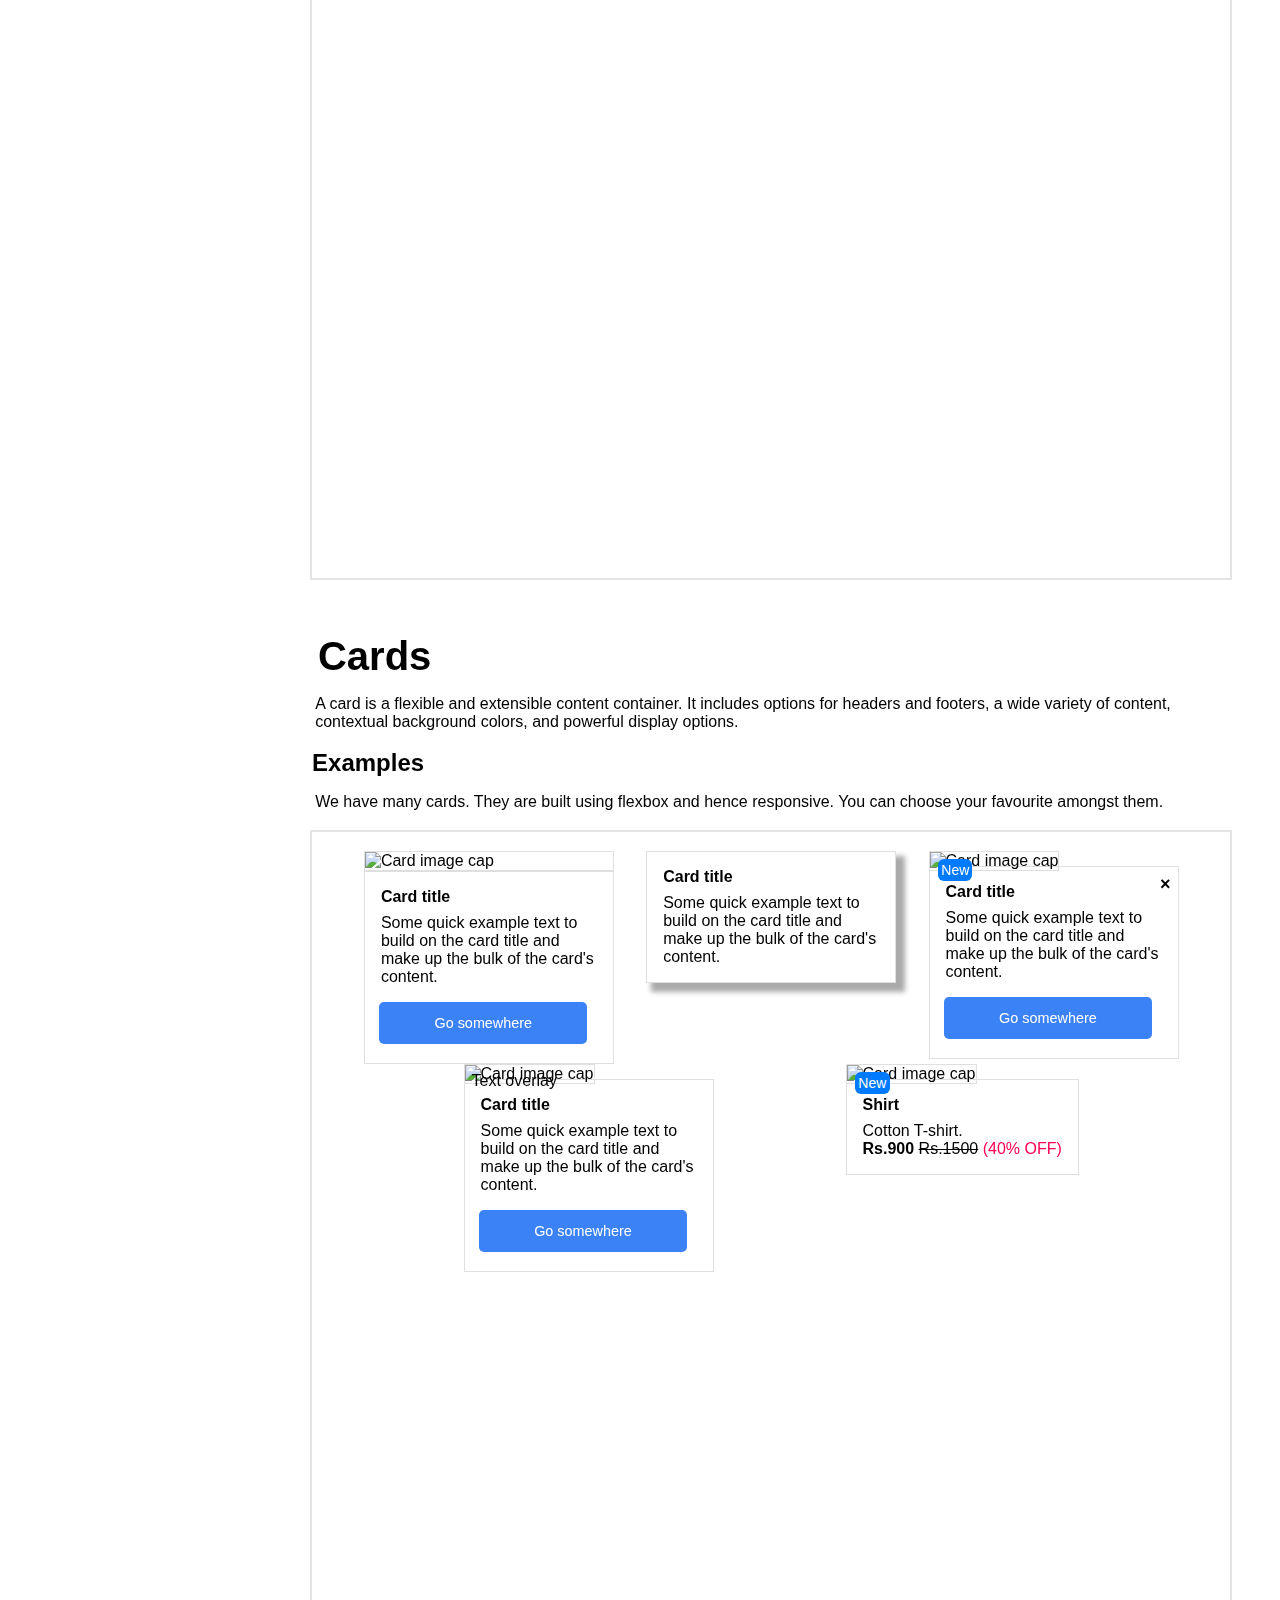
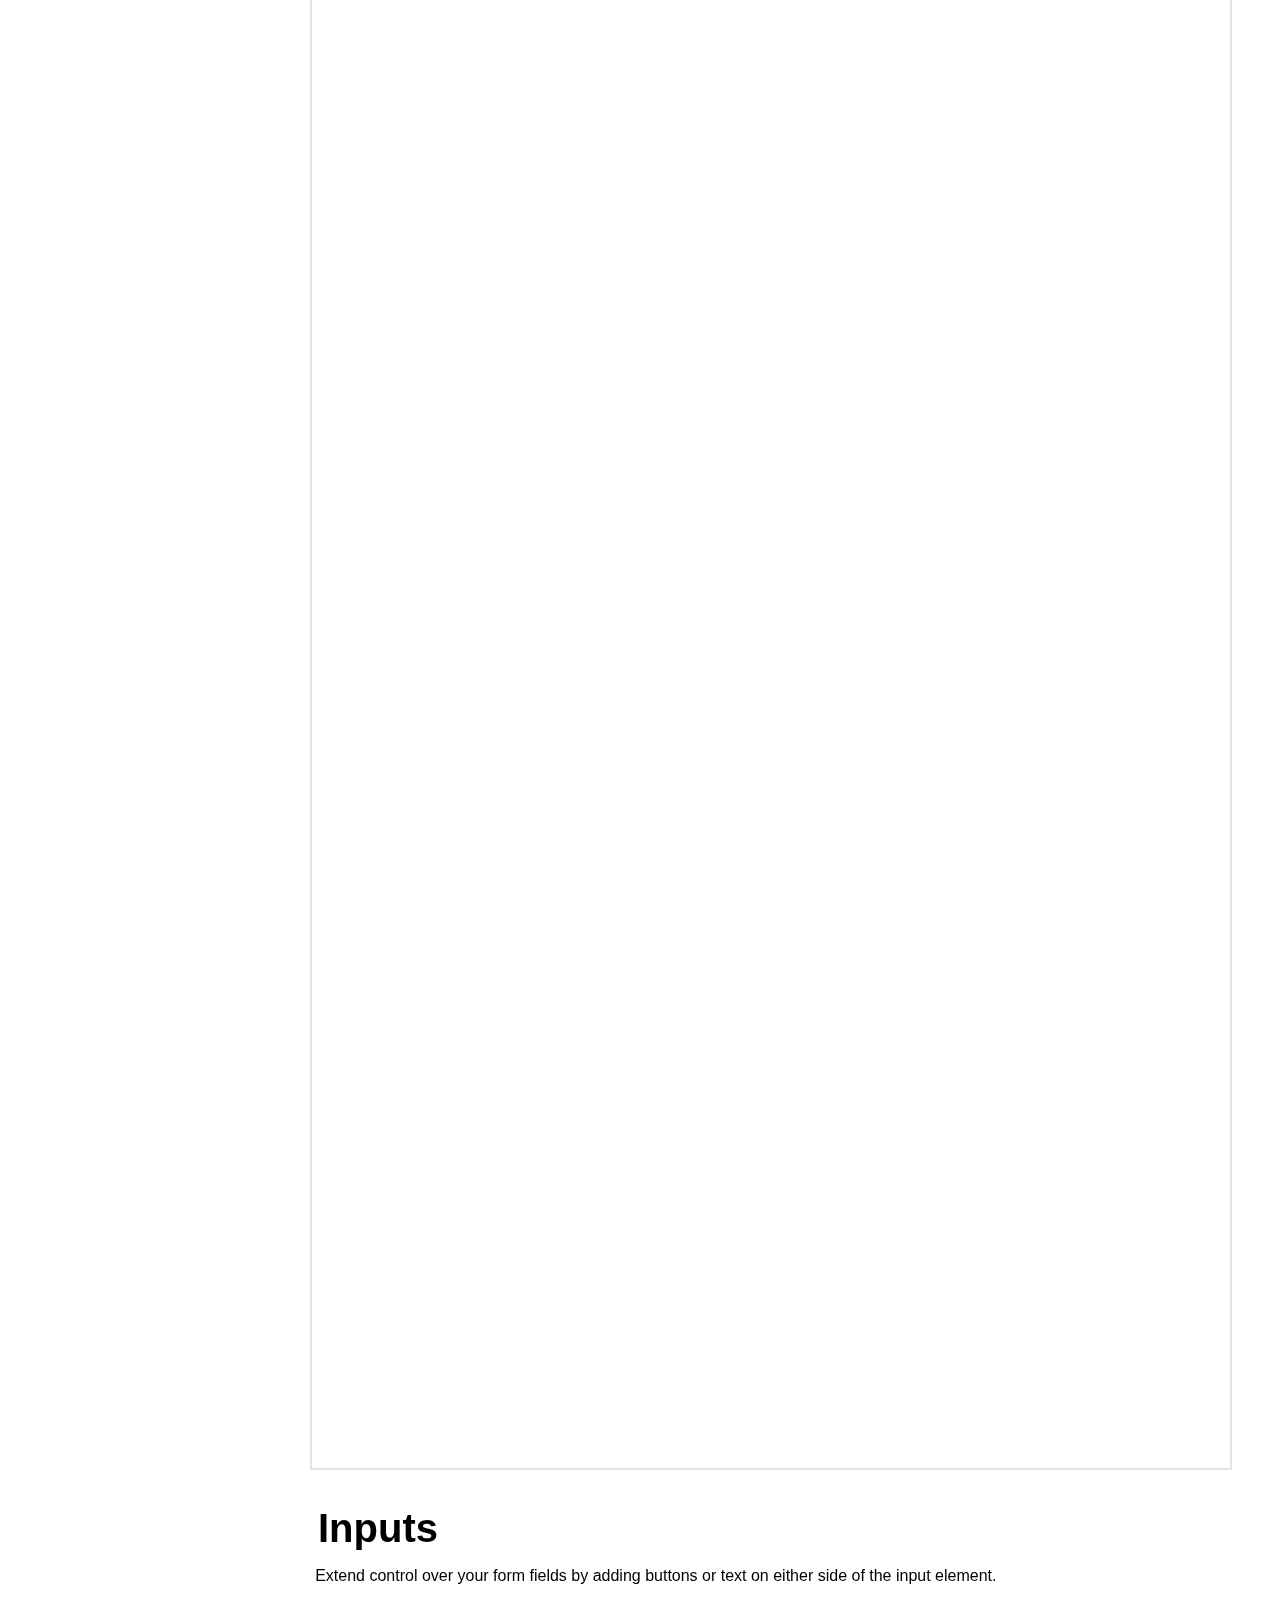
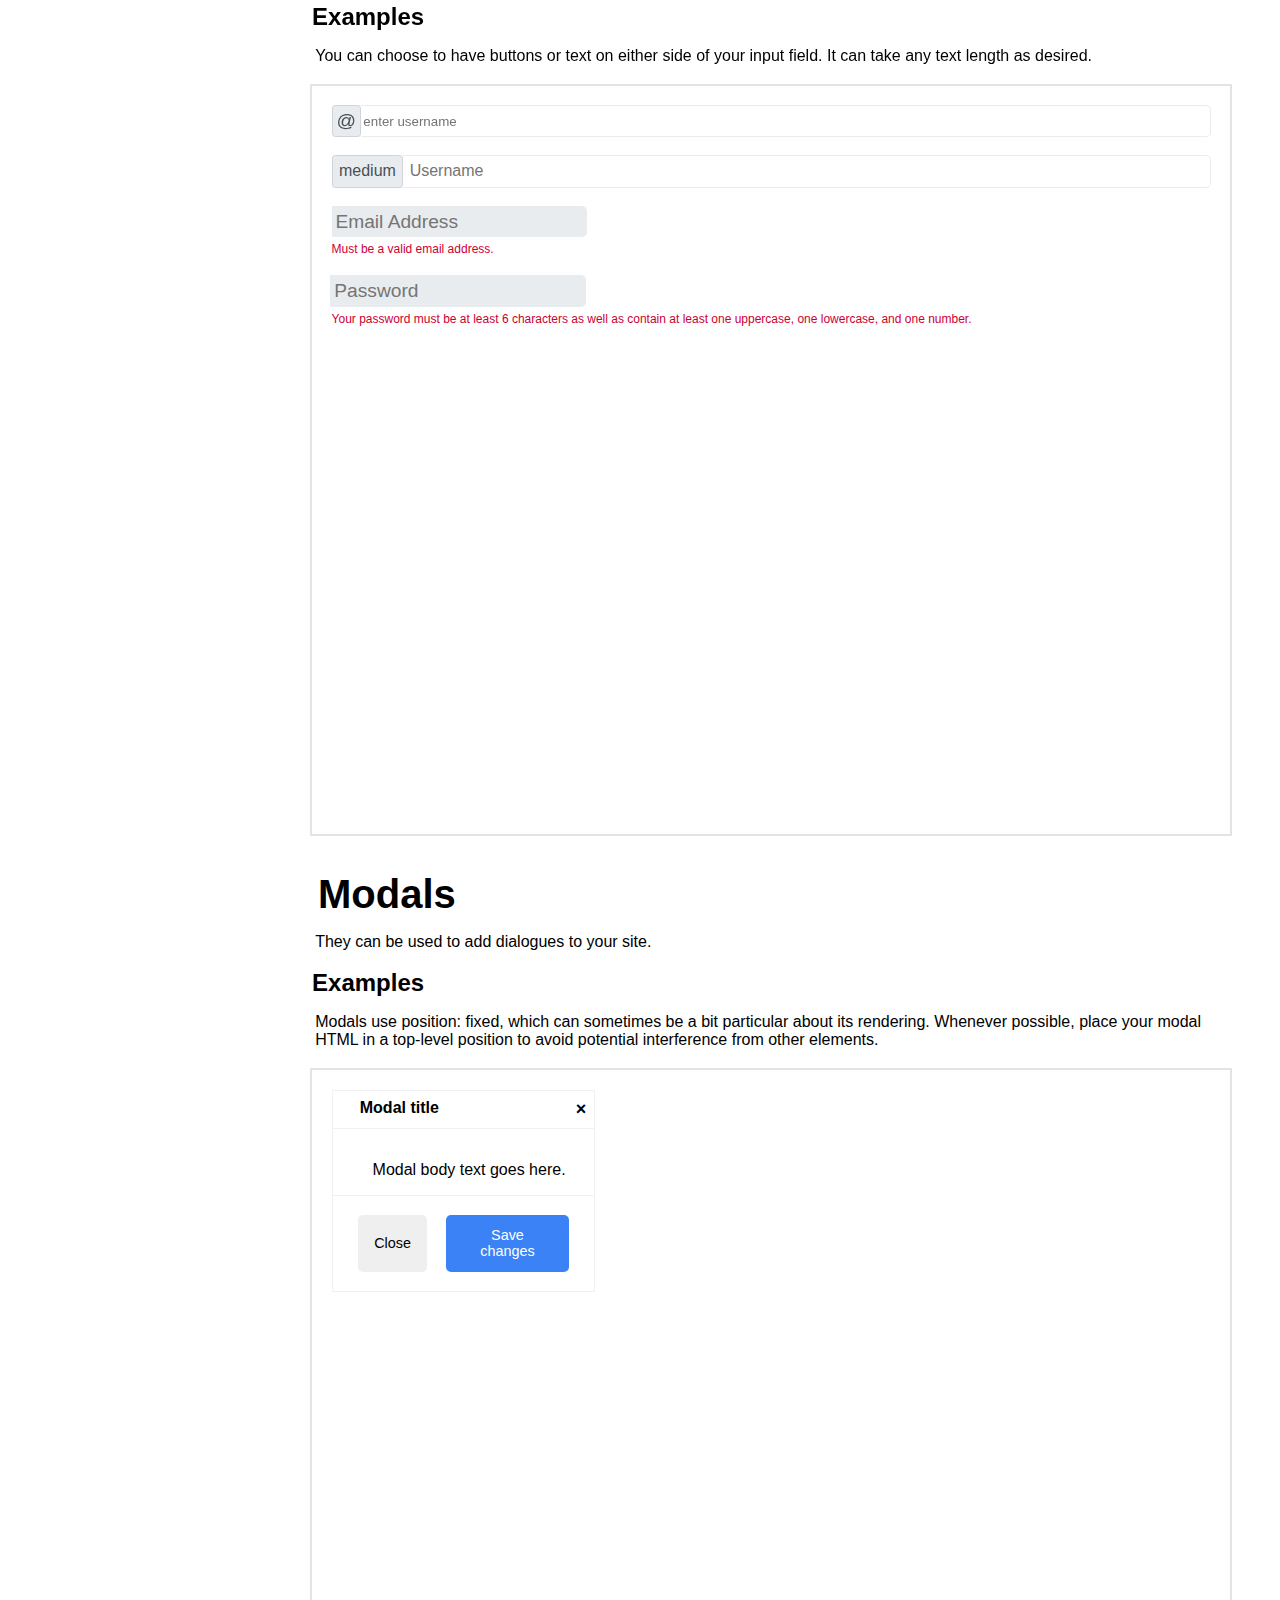
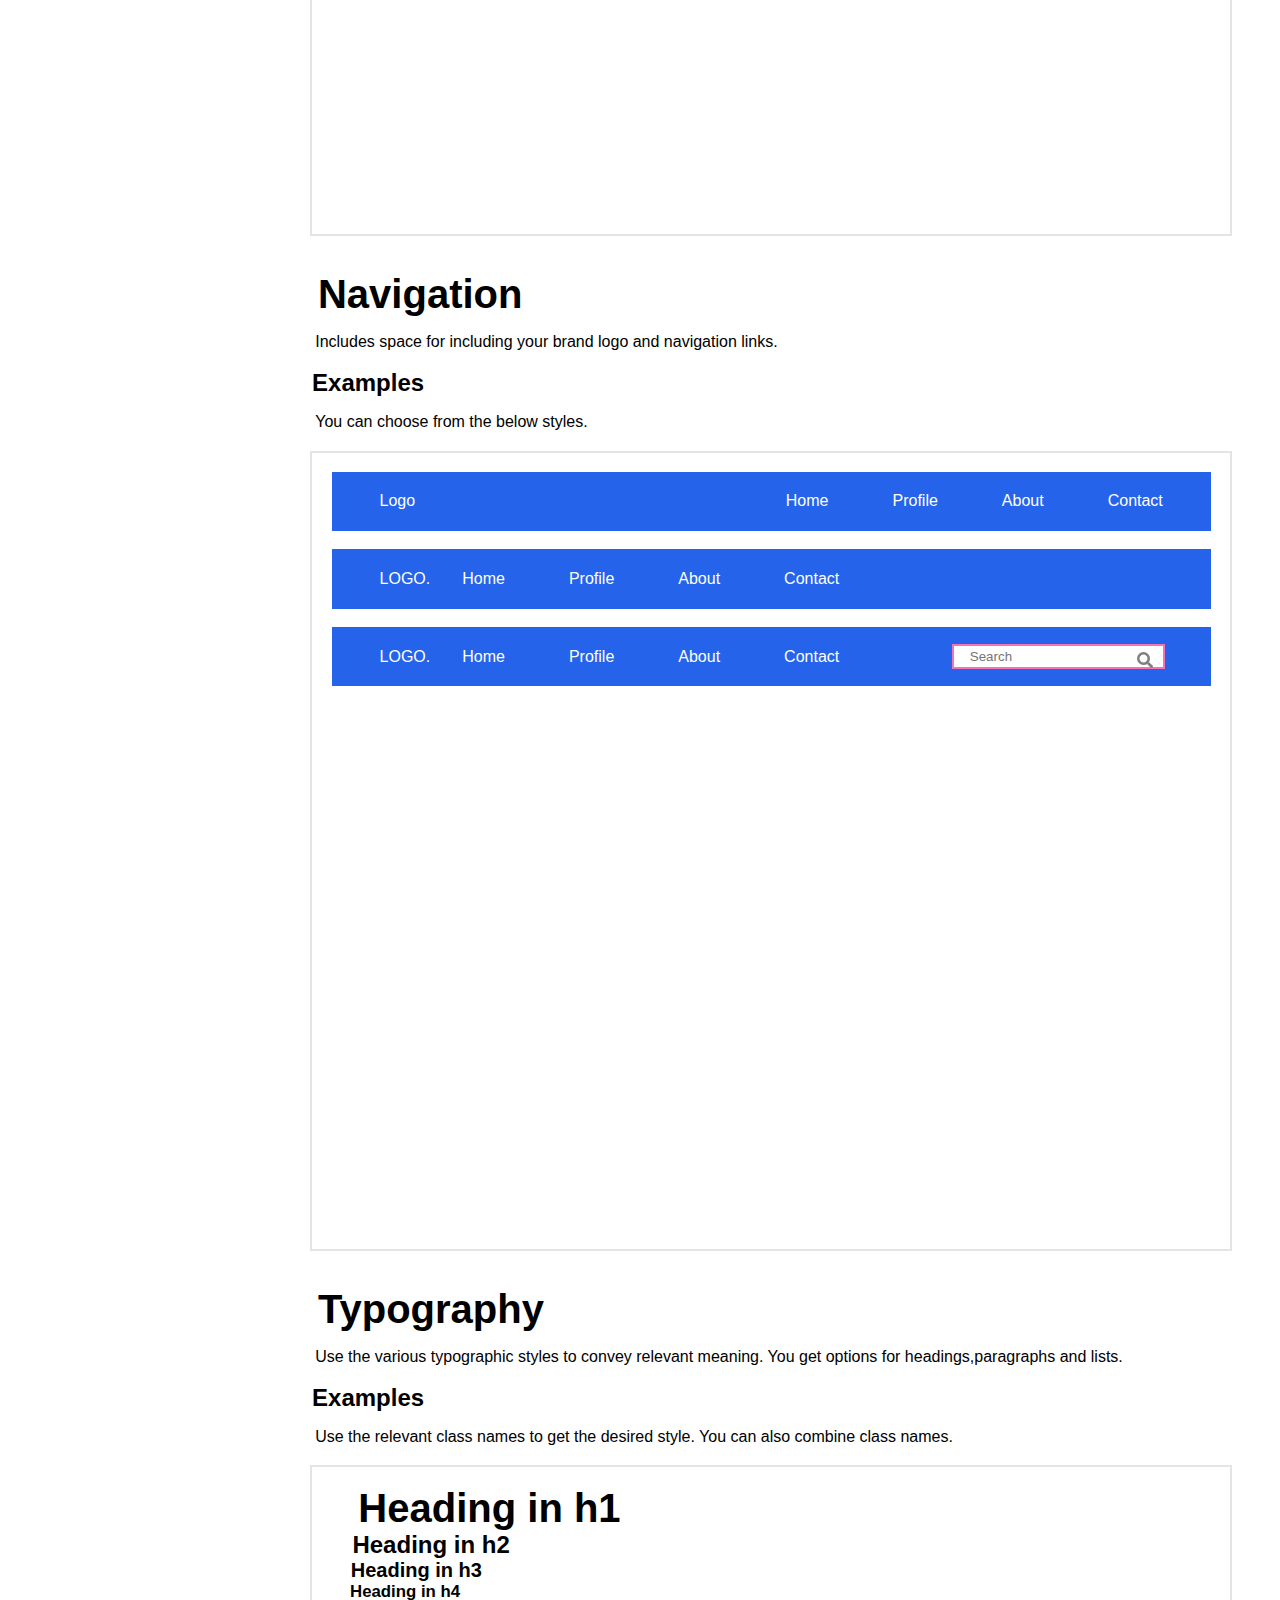
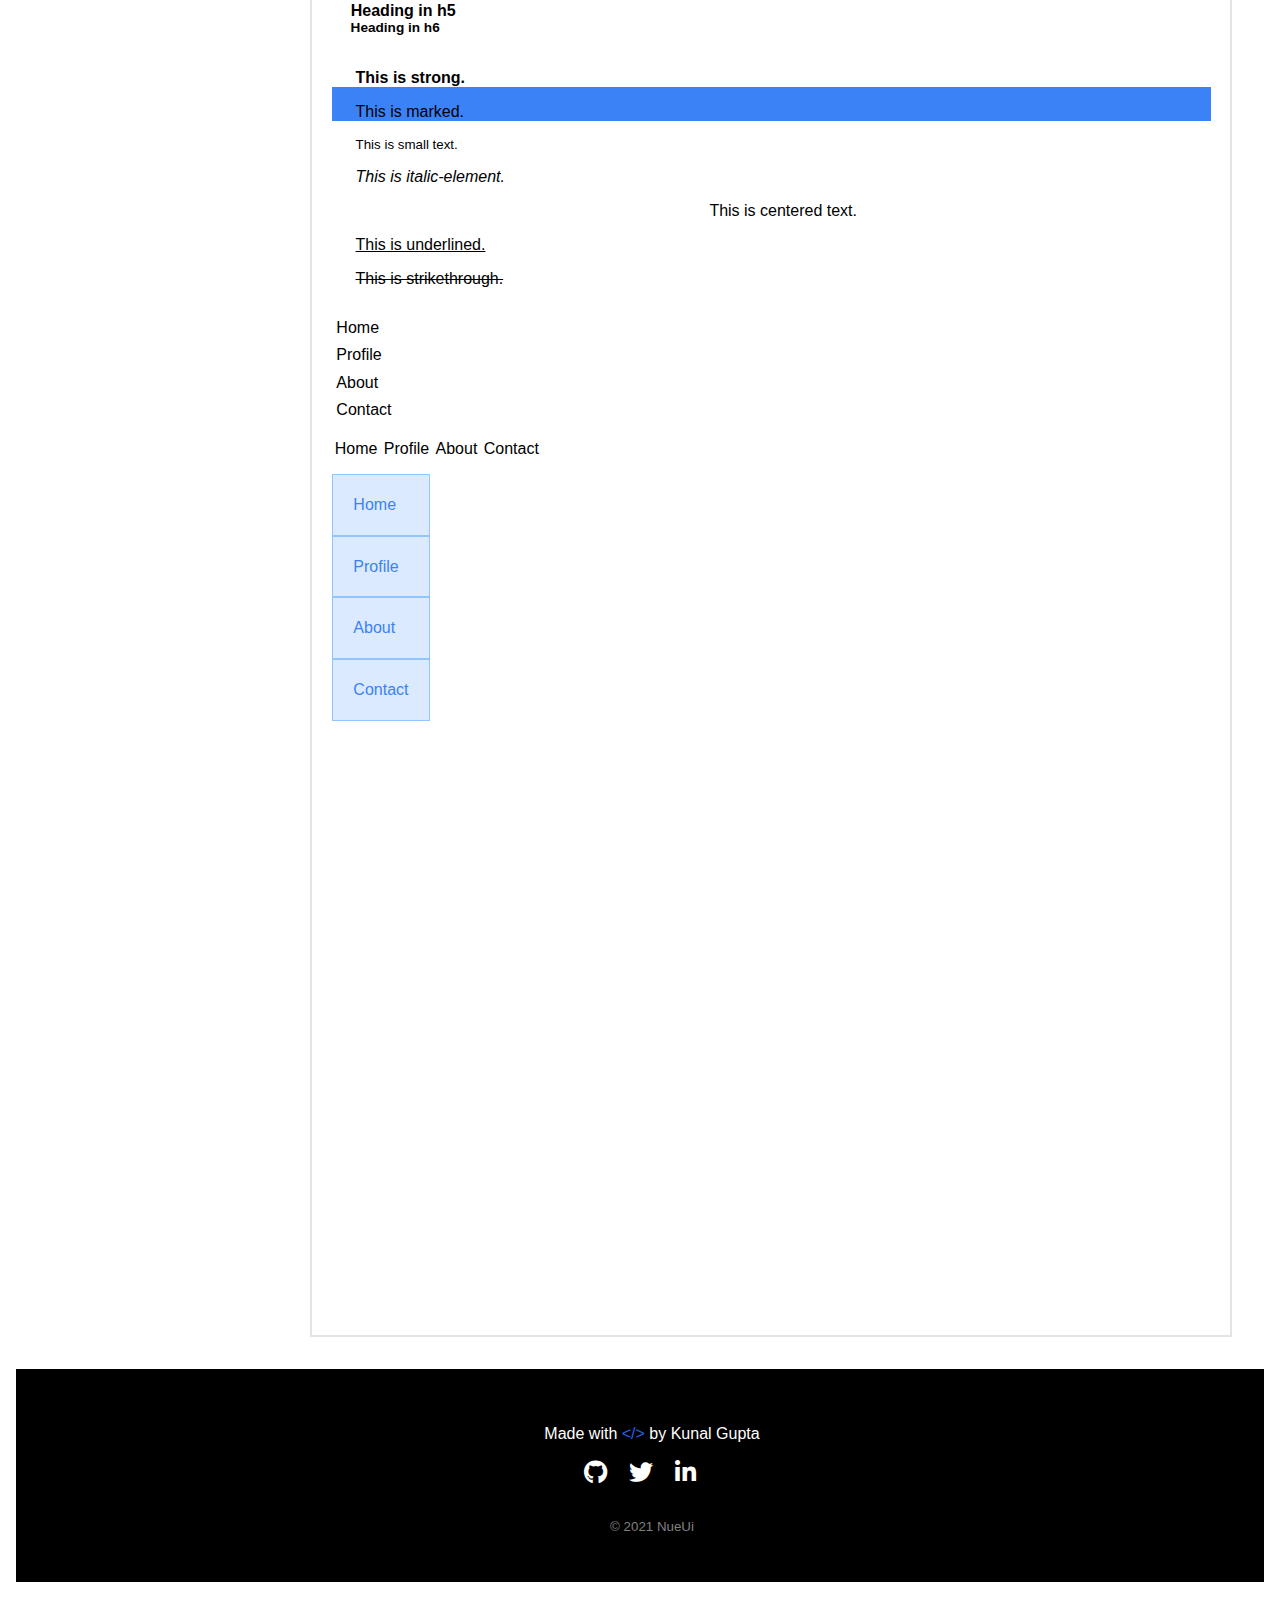
==== commit 3e54b9f2: "added:footer" ====
--- a/index.html
+++ b/index.html
@@ -29,7 +29,7 @@
                 <span
                     ><a
                     class="link"
-                    href="https://github.com/DanishOnGit/New-component-library"
+                    href="https://github.com/DarkShadow20/component-lib"
                     target="_blank" title="Github repo"
                     ><i class="fab fa-github"></i></a
                 ></span>
@@ -475,5 +475,36 @@
         </div>
         </div>
     </div>
+    <footer>
+        <p class="centered-text">
+          Made with <span style="color: #2563EB">&lt;&#47;&gt;</span> by Kunal Gupta
+        </p>
+        <ul class="list-non-bullet list-flex">
+          <li>
+            <a
+              class="link"
+              href="https://github.com/DarkShadow20/component-lib"
+              target="_blank"
+              ><i class="fab fa-github"></i
+            ></a>
+          </li>
+          <li>
+            <a class="link" href="https://twitter.com/Kun_alGupta" target="_blank"
+              ><i class="fab fa-twitter"></i
+            ></a>
+          </li>
+          <li>
+            <a
+              class="link"
+              href="https://www.linkedin.com/in/kunal-gupta-2a635712b/"
+              target="_blank"
+              ><i class="fab fa-linkedin-in"></i
+            ></a>
+          </li>
+        </ul>
+        <p class="small centered-text" style="margin-top: 0.5rem; color: grey">
+          &copy; 2021 NueUi
+        </p>
+      </footer>
 </body>
 </html>--- a/home.css
+++ b/home.css
@@ -4,7 +4,9 @@
     box-sizing: border-box;
     scroll-behavior: smooth;
 }
-
+.link{
+  margin: 0 0.5rem;
+}
 p
 {
     padding: 1rem 0 0 1.5rem;
@@ -128,4 +130,27 @@
   }
   .typography-collection{
     height: 92em;
+  }
+
+  footer{
+    margin-top: 2rem;
+    padding: 2.5rem;
+    background-color: #000;
+    color: #fff;
+  }
+  .fa-heart {
+    color: var(--pri-color);
+  }
+  footer p{
+    margin-bottom: 0.5rem;
+  }
+  footer ul{
+    width: fit-content;
+    /* background-color: yellowgreen; */
+    margin: auto;
+    font-size: 1.5rem;
+  }
+  footer li:hover{
+    color: var(--pri-color);
+    transition: 300ms ease;
   }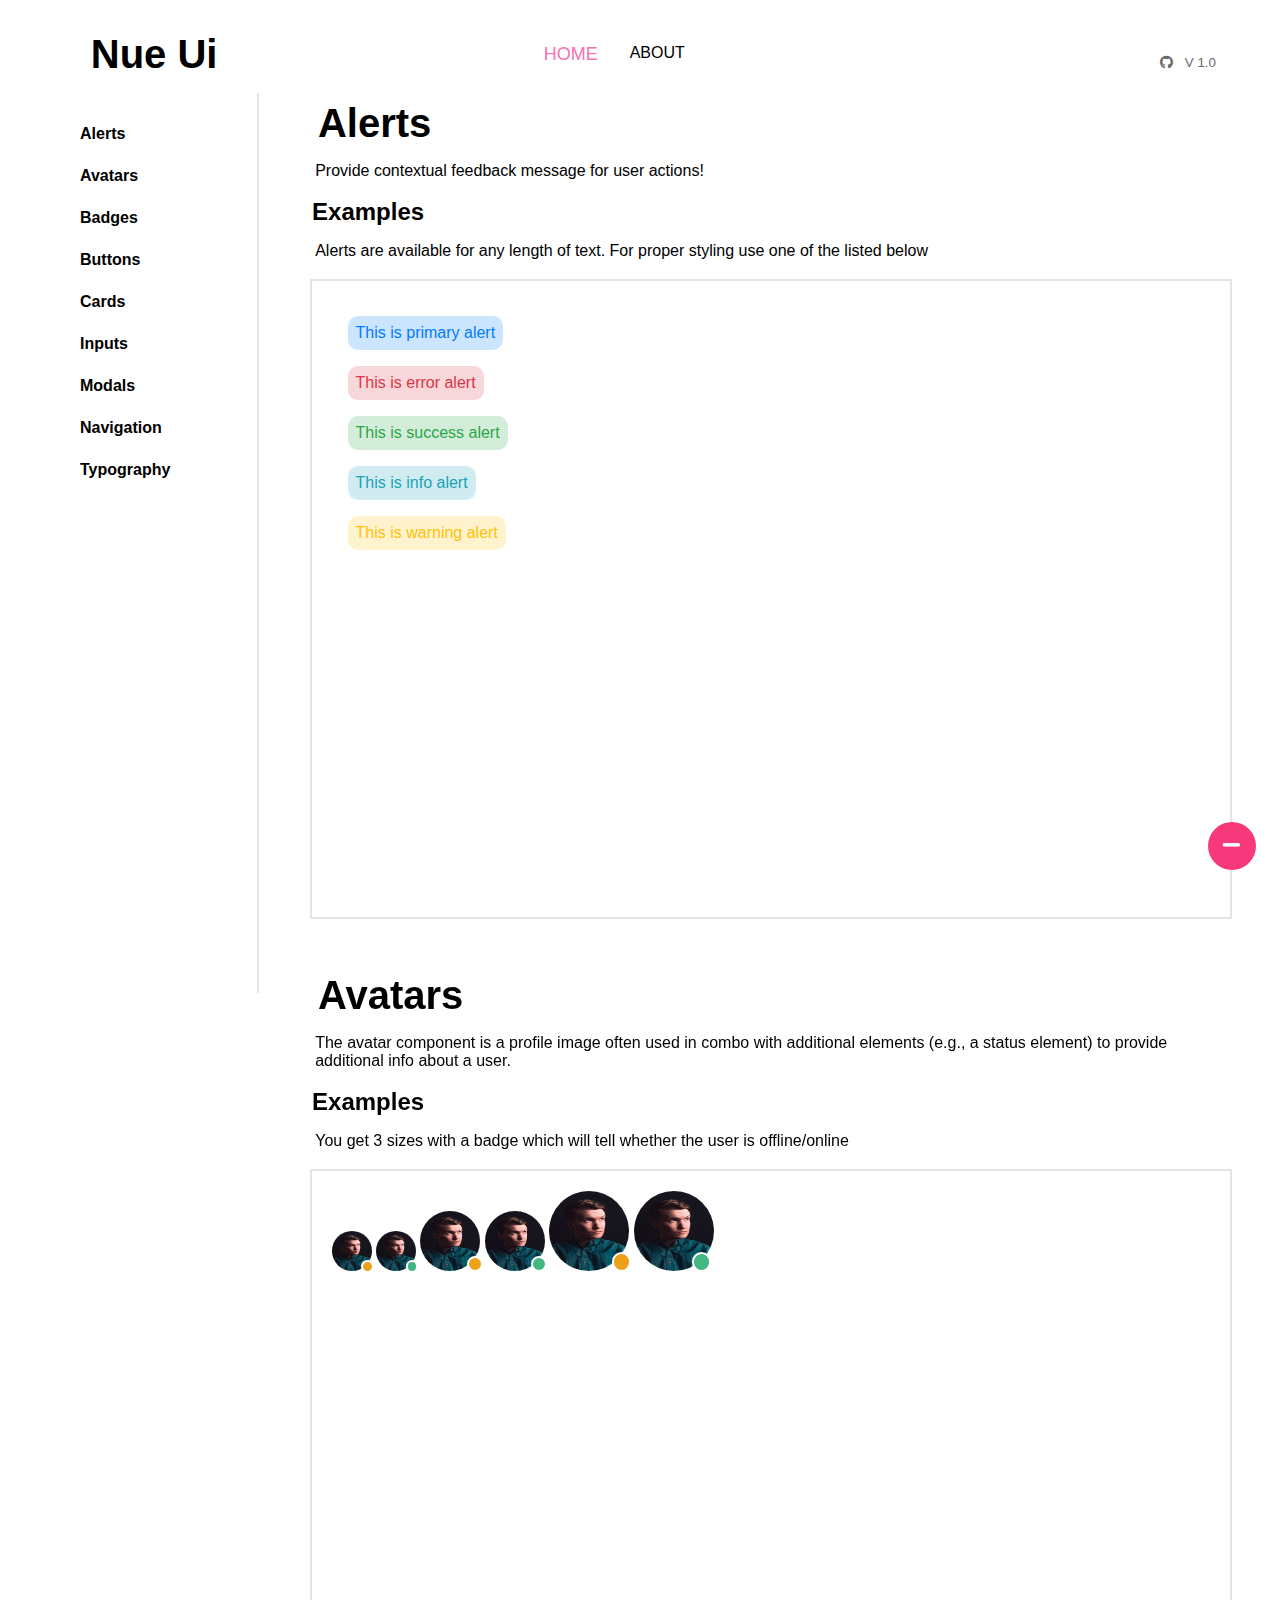
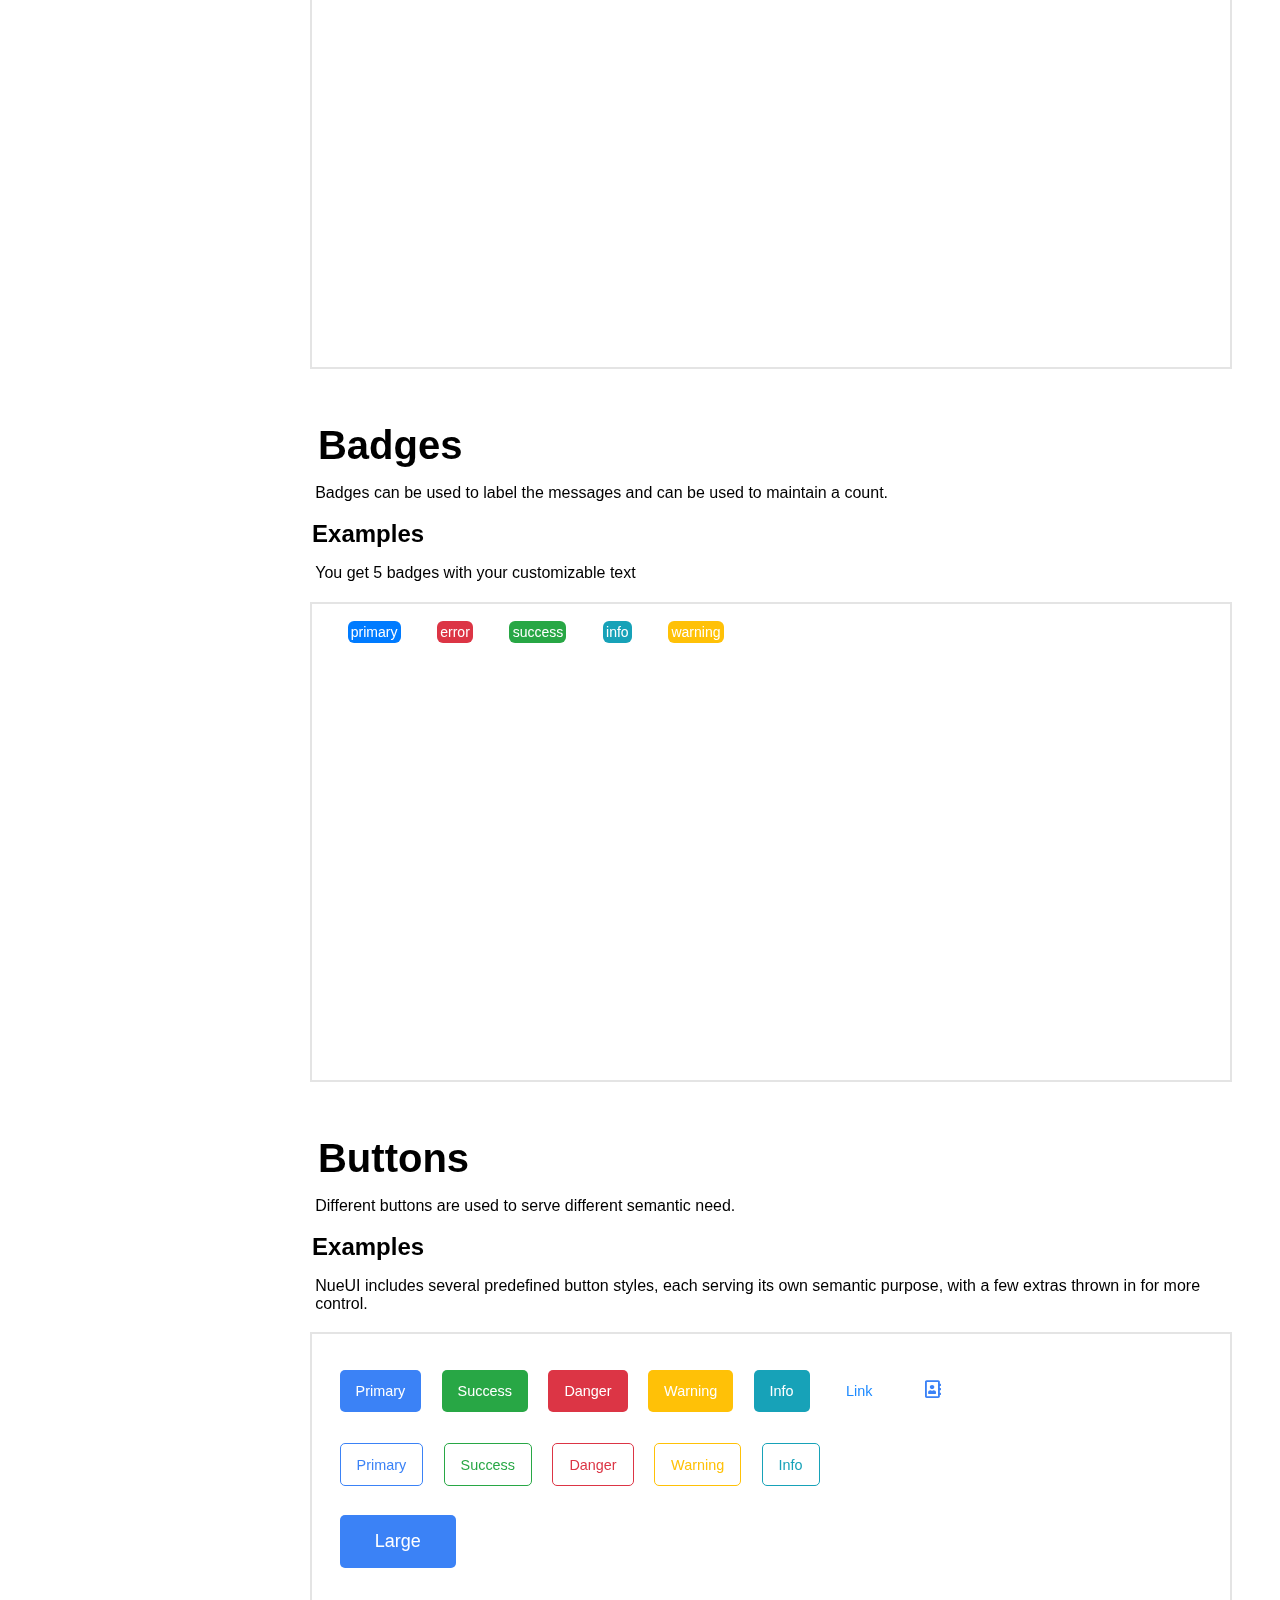
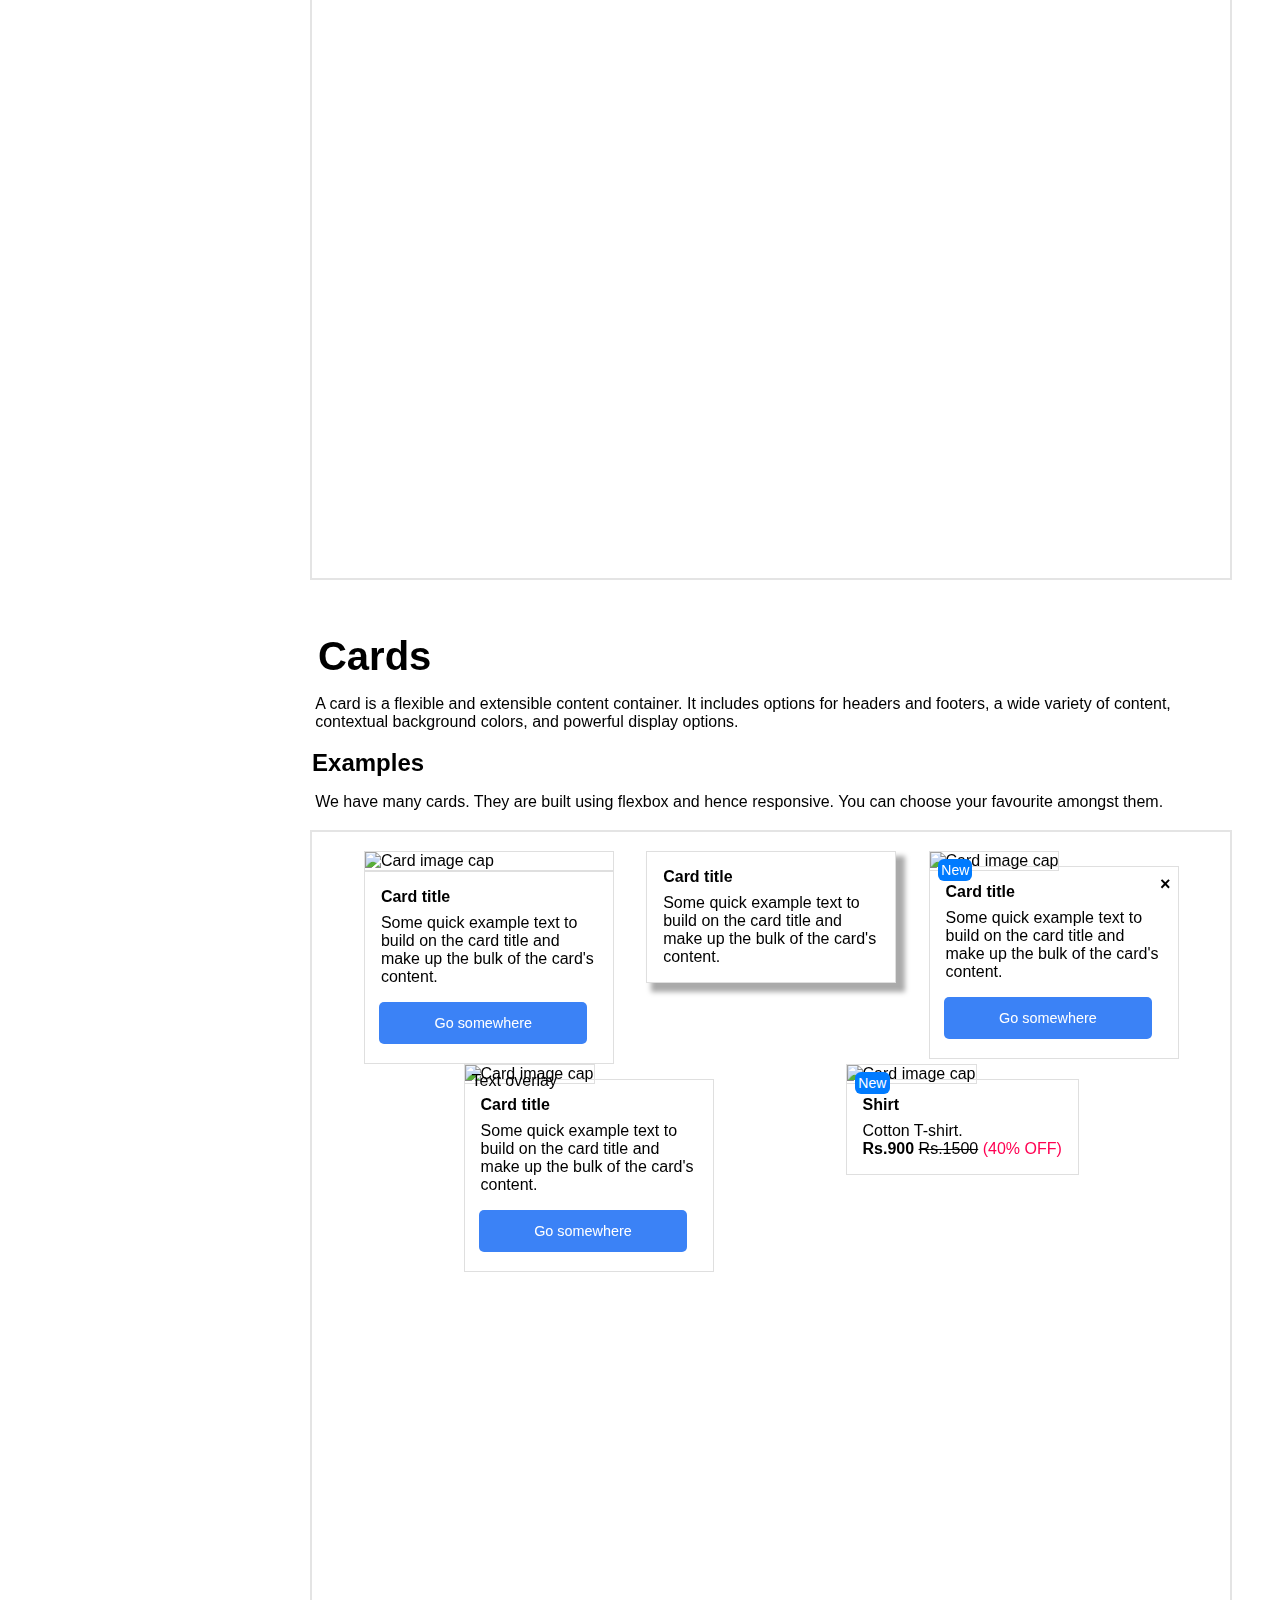
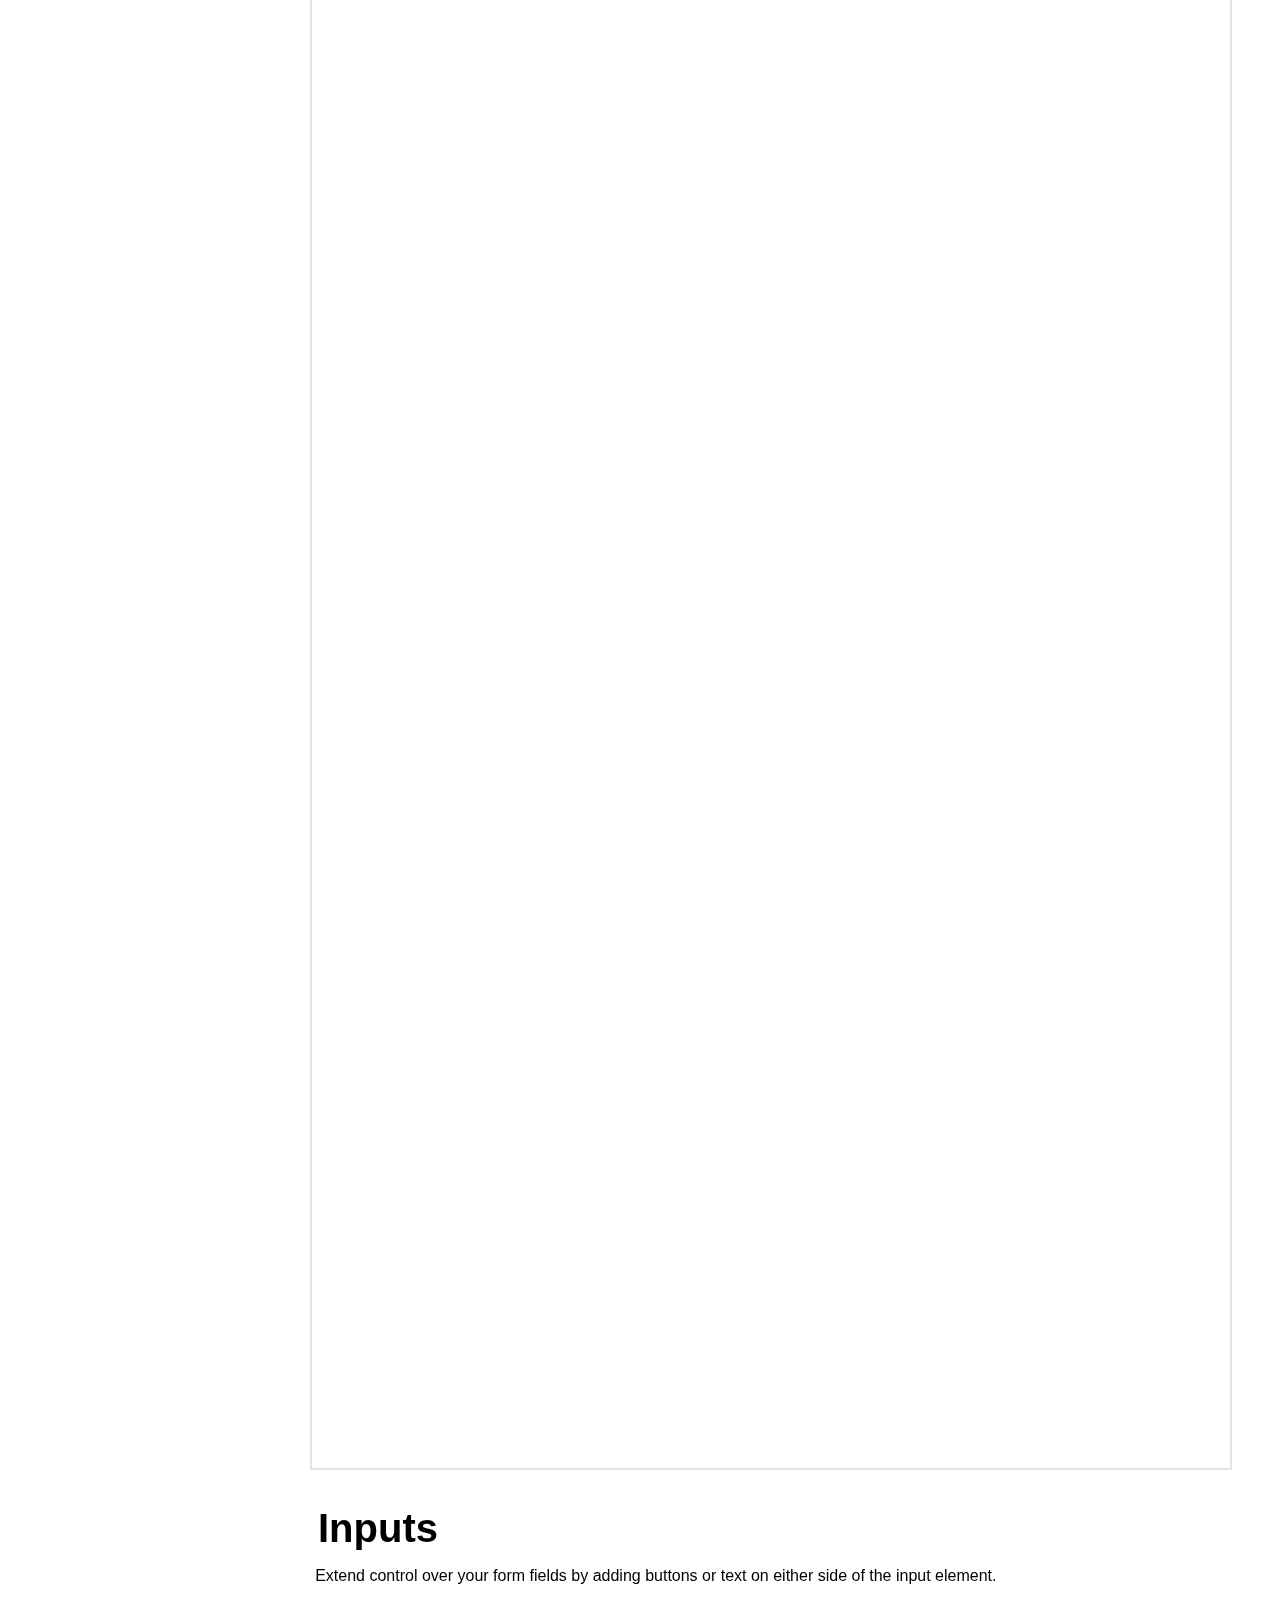
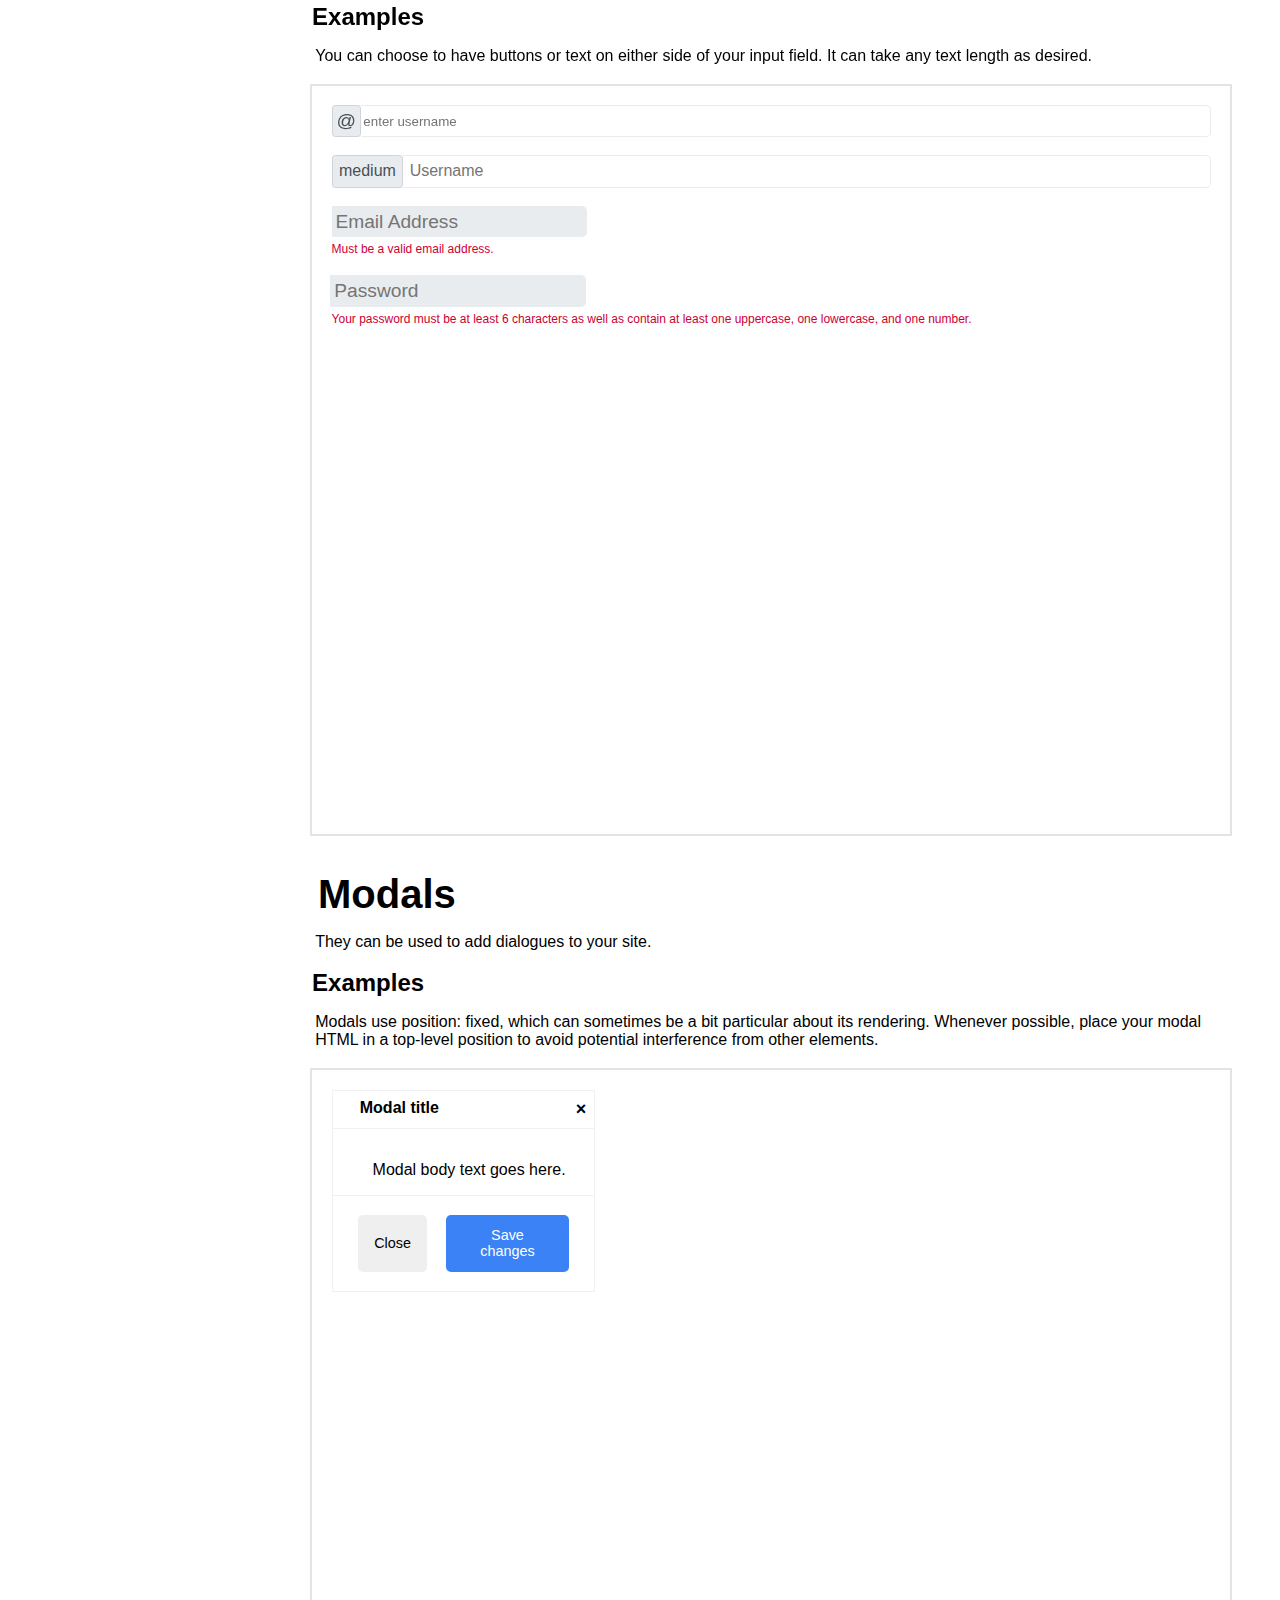
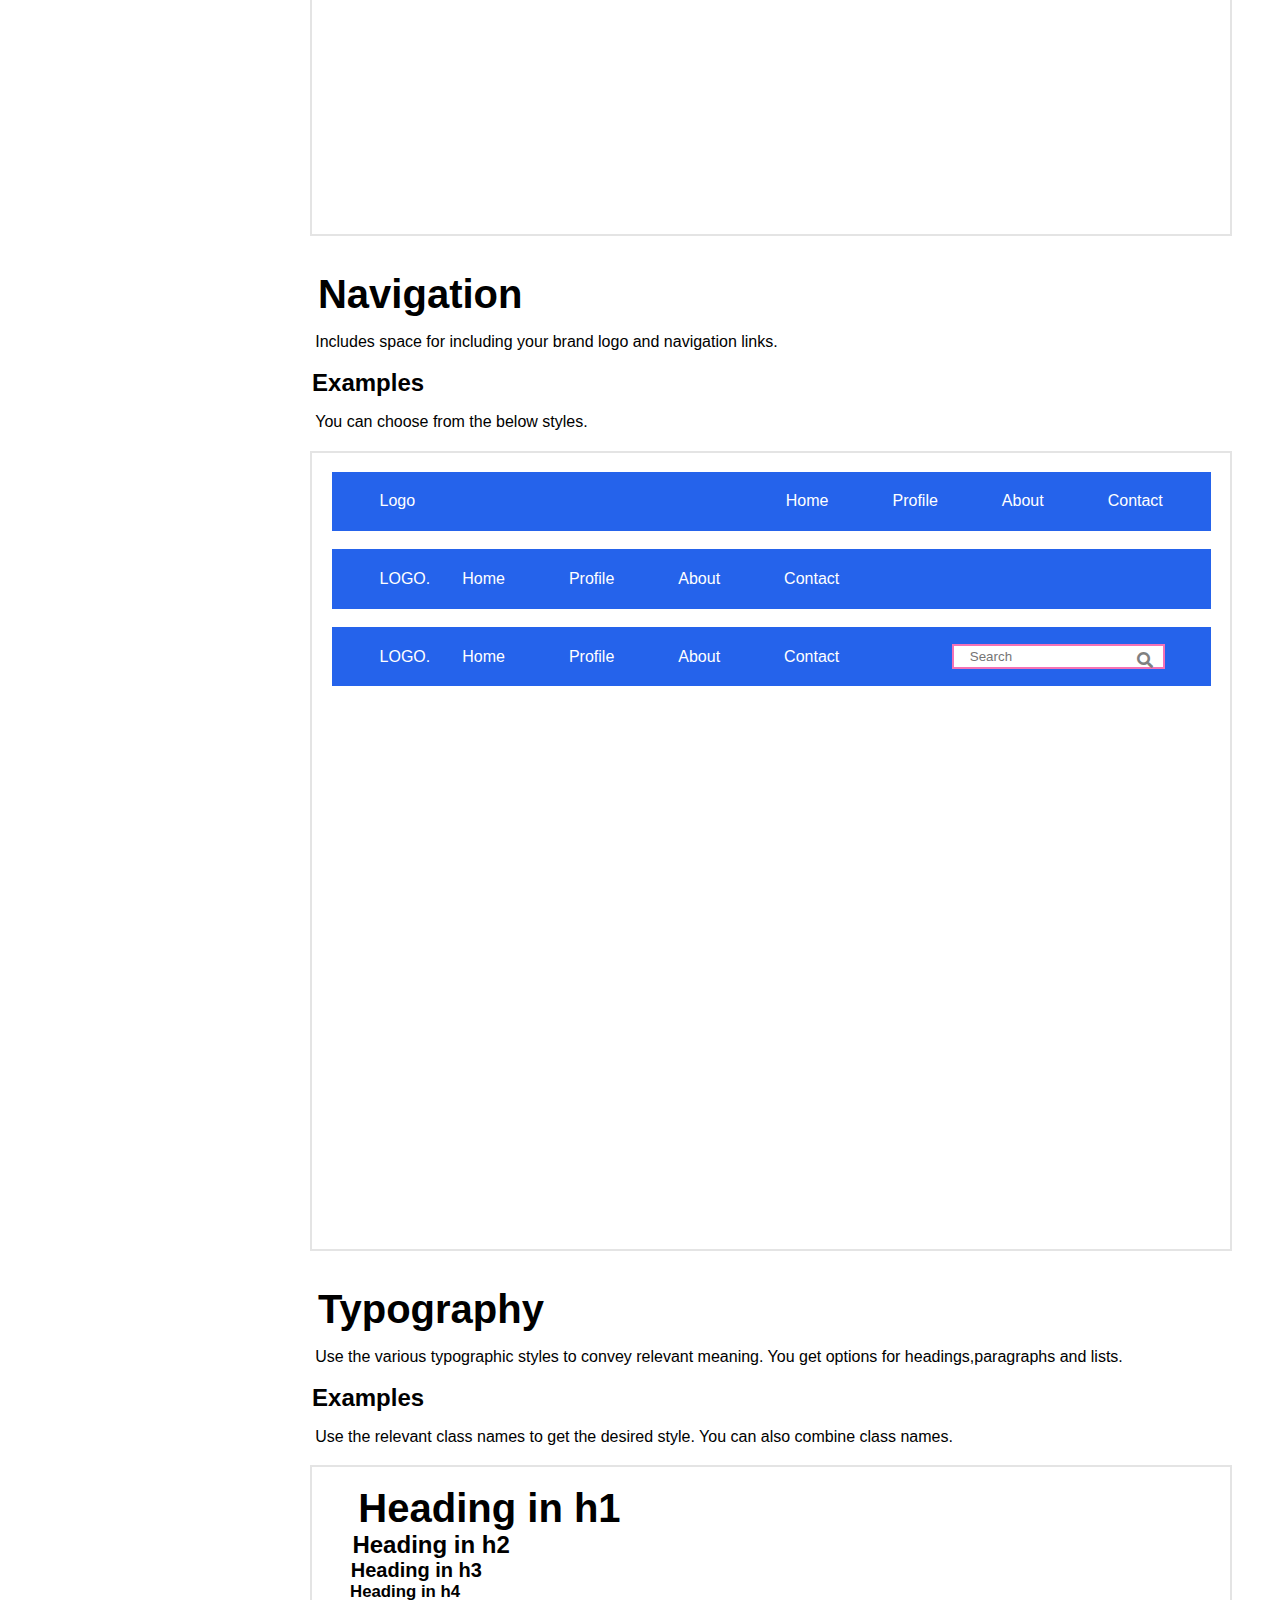
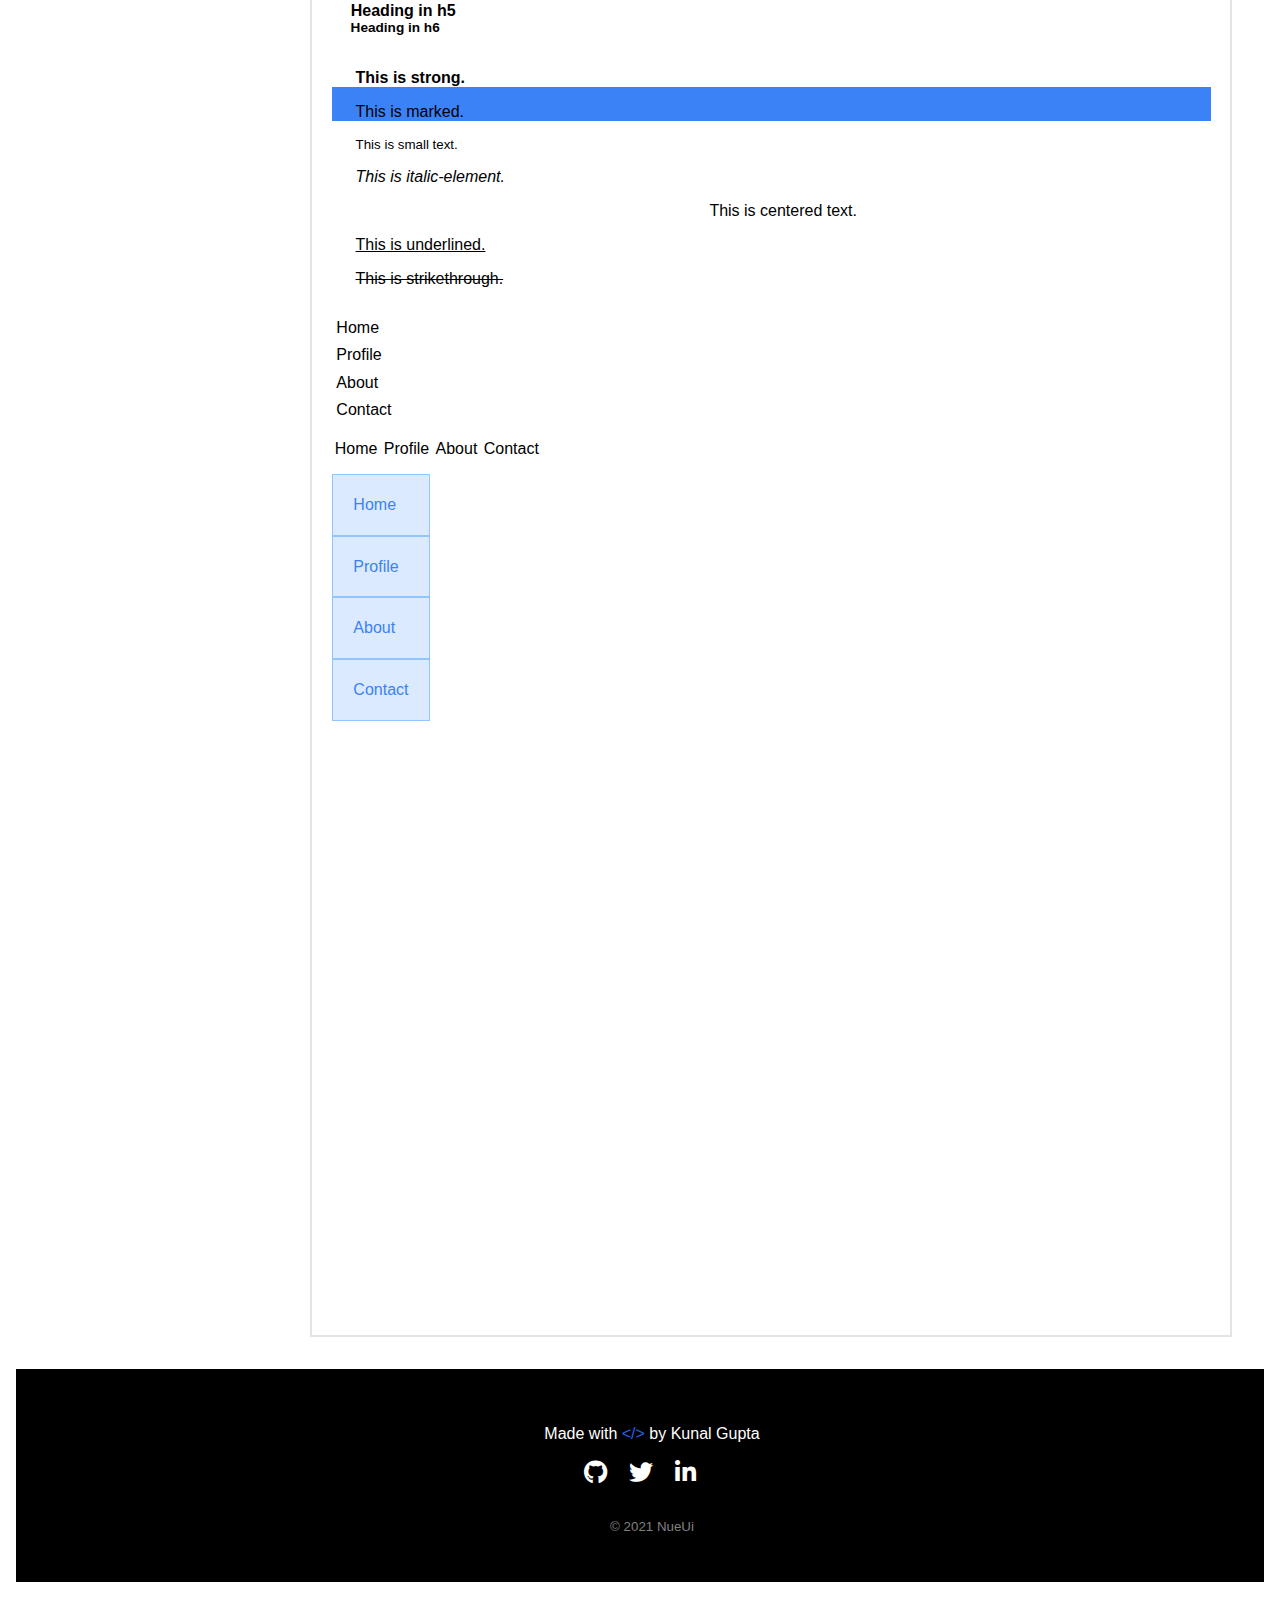
==== commit fa23f80c: "style:anchor tag" ====
--- a/index.html
+++ b/index.html
@@ -20,8 +20,8 @@
             </div>
             <div class="nav-list-container">
                 <ul class="nav-list">
-                <li>HOME</li>
-                <li><a href="about.html">ABOUT</a></li>
+                <li><a href="index.html" class="current">HOME</a></li>
+                <li><a href="about.html" >ABOUT</a></li>
                 </ul>
             </div>
             <div>
--- a/main.css
+++ b/main.css
@@ -1,15 +1,15 @@
-@import url("avatar.css");
-@import url("alert.css");
-@import url("badge.css");
-@import url("button.css");
-@import url("navbar.css");
-@import url("list.css");
-@import url("typo.css");
-@import url("input.css");
-@import url("toast.css");
-@import url("rating.css");
-@import url("modal.css");
-@import url("card.css");
+@import url("css/avatar.css");
+@import url("css/alert.css");
+@import url("css/badge.css");
+@import url("css/button.css");
+@import url("css/navbar.css");
+@import url("css/list.css");
+@import url("css/typo.css");
+@import url("css/input.css");
+@import url("css/toast.css");
+@import url("css/rating.css");
+@import url("css/modal.css");
+@import url("css/card.css");
 
 
  *{
@@ -19,4 +19,8 @@
 body{
     font-family: -apple-system, BlinkMacSystemFont, "Segoe UI", Roboto, Helvetica, Arial, sans-serif;
     margin: 1rem;
+}
+.current{
+    font-size: large;
+    color: #F472B6;
 }--- a/home.css
+++ b/home.css
@@ -48,17 +48,16 @@
     color: var(--pri-color);
     transition: 300ms ease;
   }
-
+  
   .content-container{
    display: grid;
    grid-template-columns: 1fr 4fr;
    column-gap: 2rem;
   }
   .sidebar{
-    position: sticky;
     top: 0;
     padding:1rem;
-    border: 2px solid rgba(206, 205, 205, 0.548);
+    border-right: 2px solid rgba(206, 205, 205, 0.548);
     overflow-y: hidden;
     height: 100vh;
   }
@@ -153,4 +152,14 @@
   footer li:hover{
     color: var(--pri-color);
     transition: 300ms ease;
+  }
+  .about-container{
+    width: 50rem;
+    margin: auto;
+  }
+  .what-wrap{
+    margin: 1rem 0;
+  }
+  .how-wrap{
+    margin: 2.5rem 0 0 0;
   }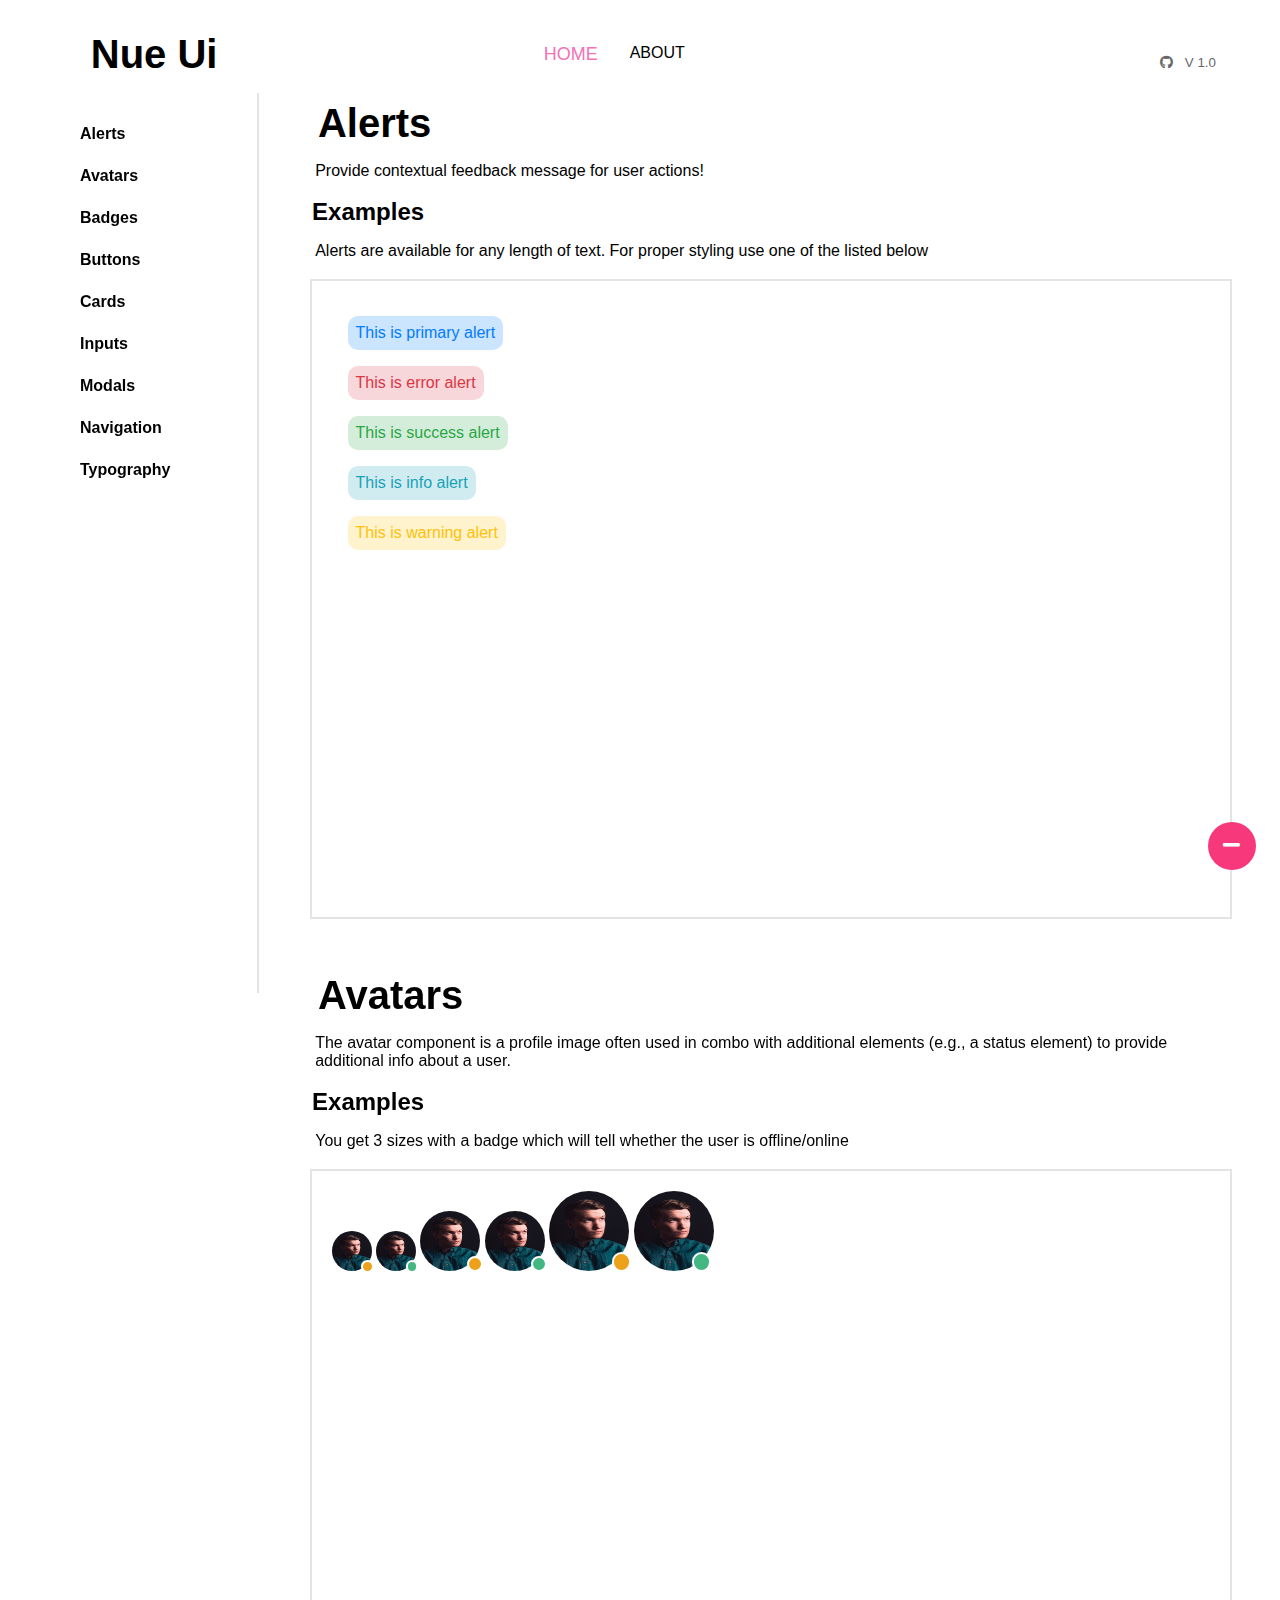
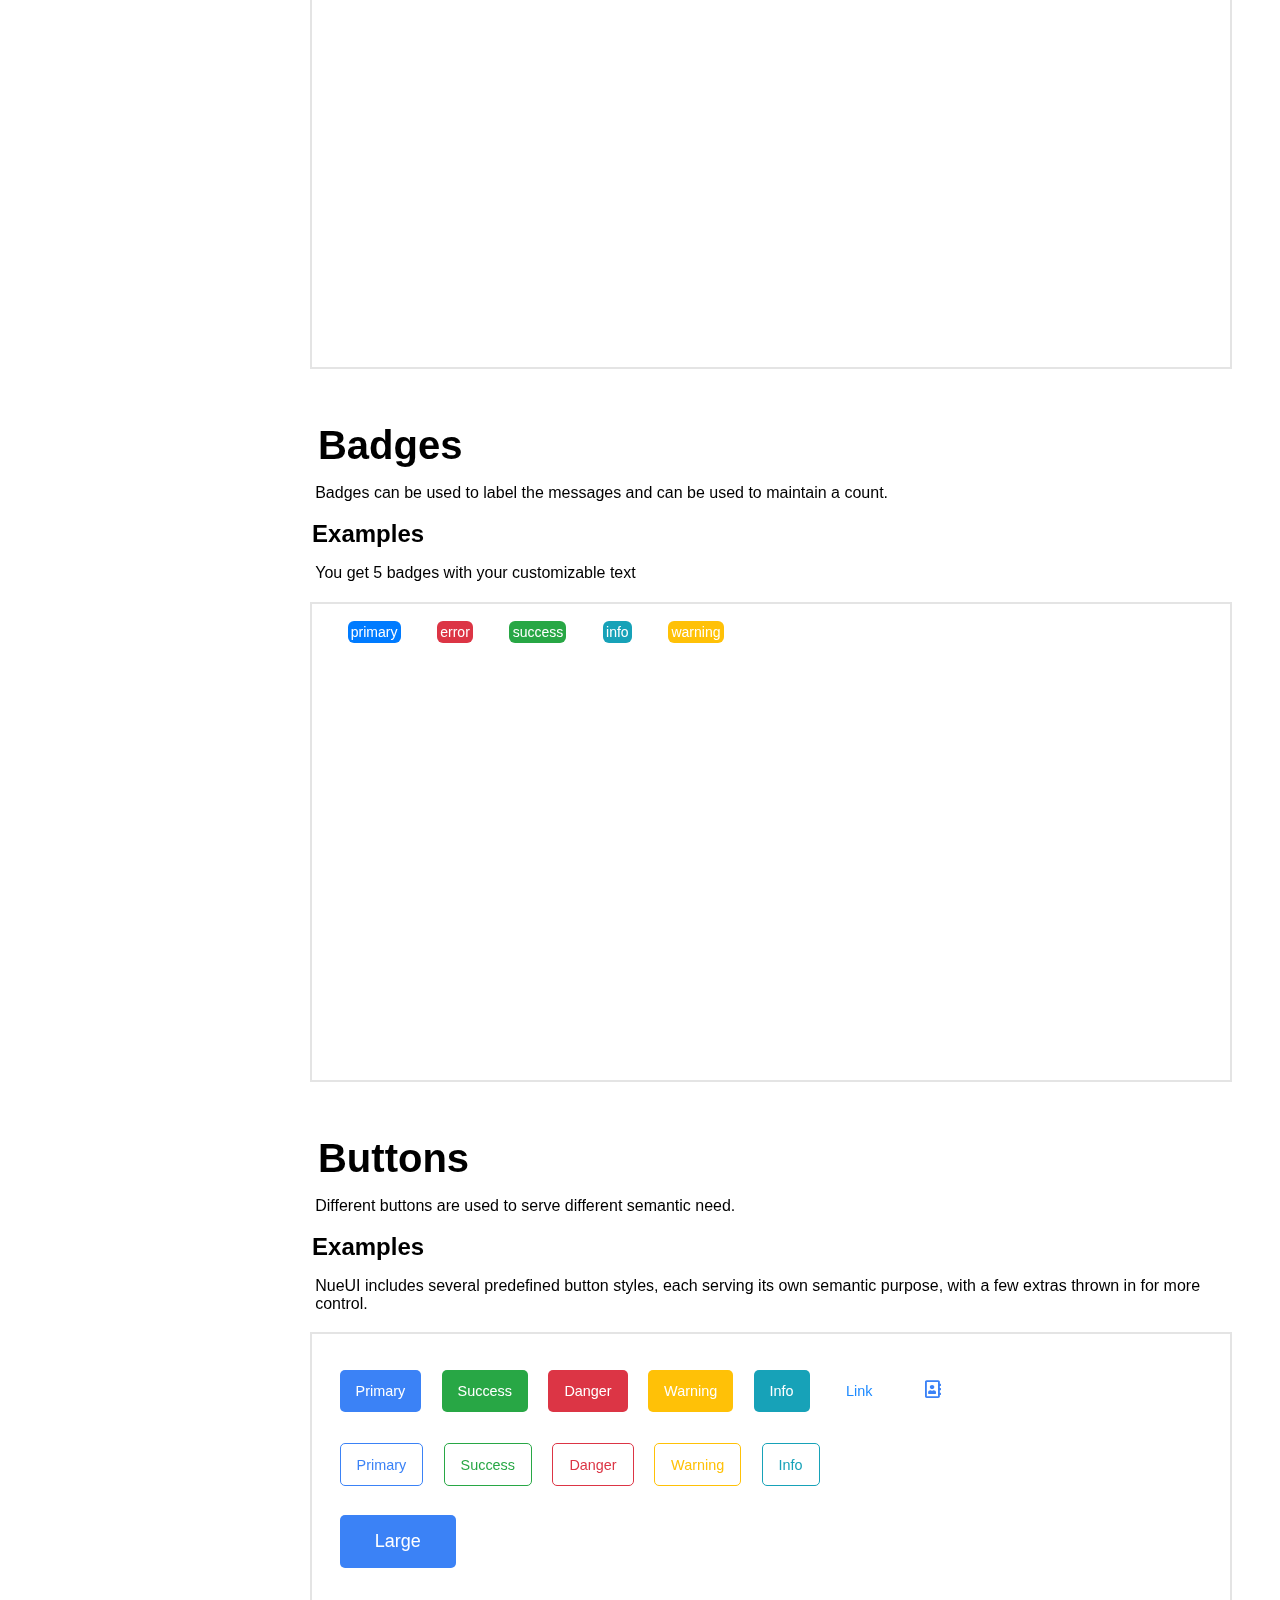
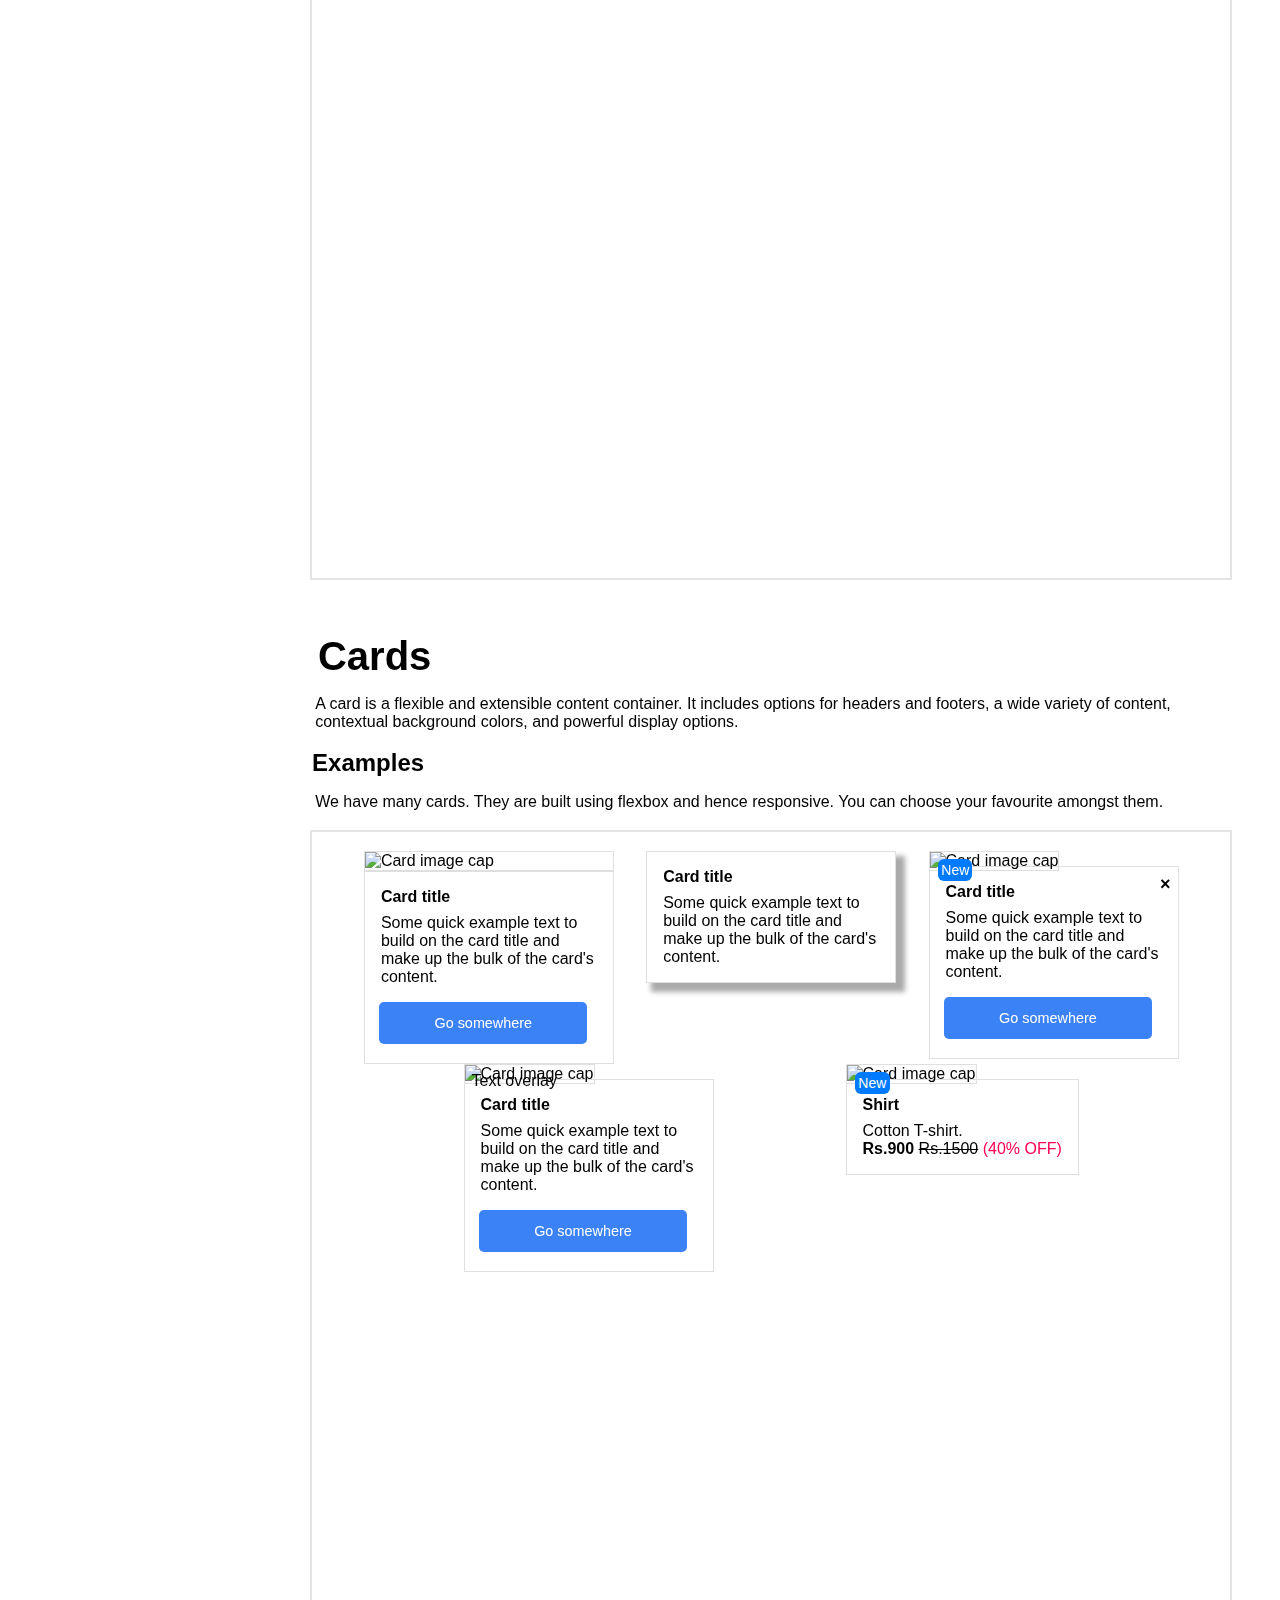
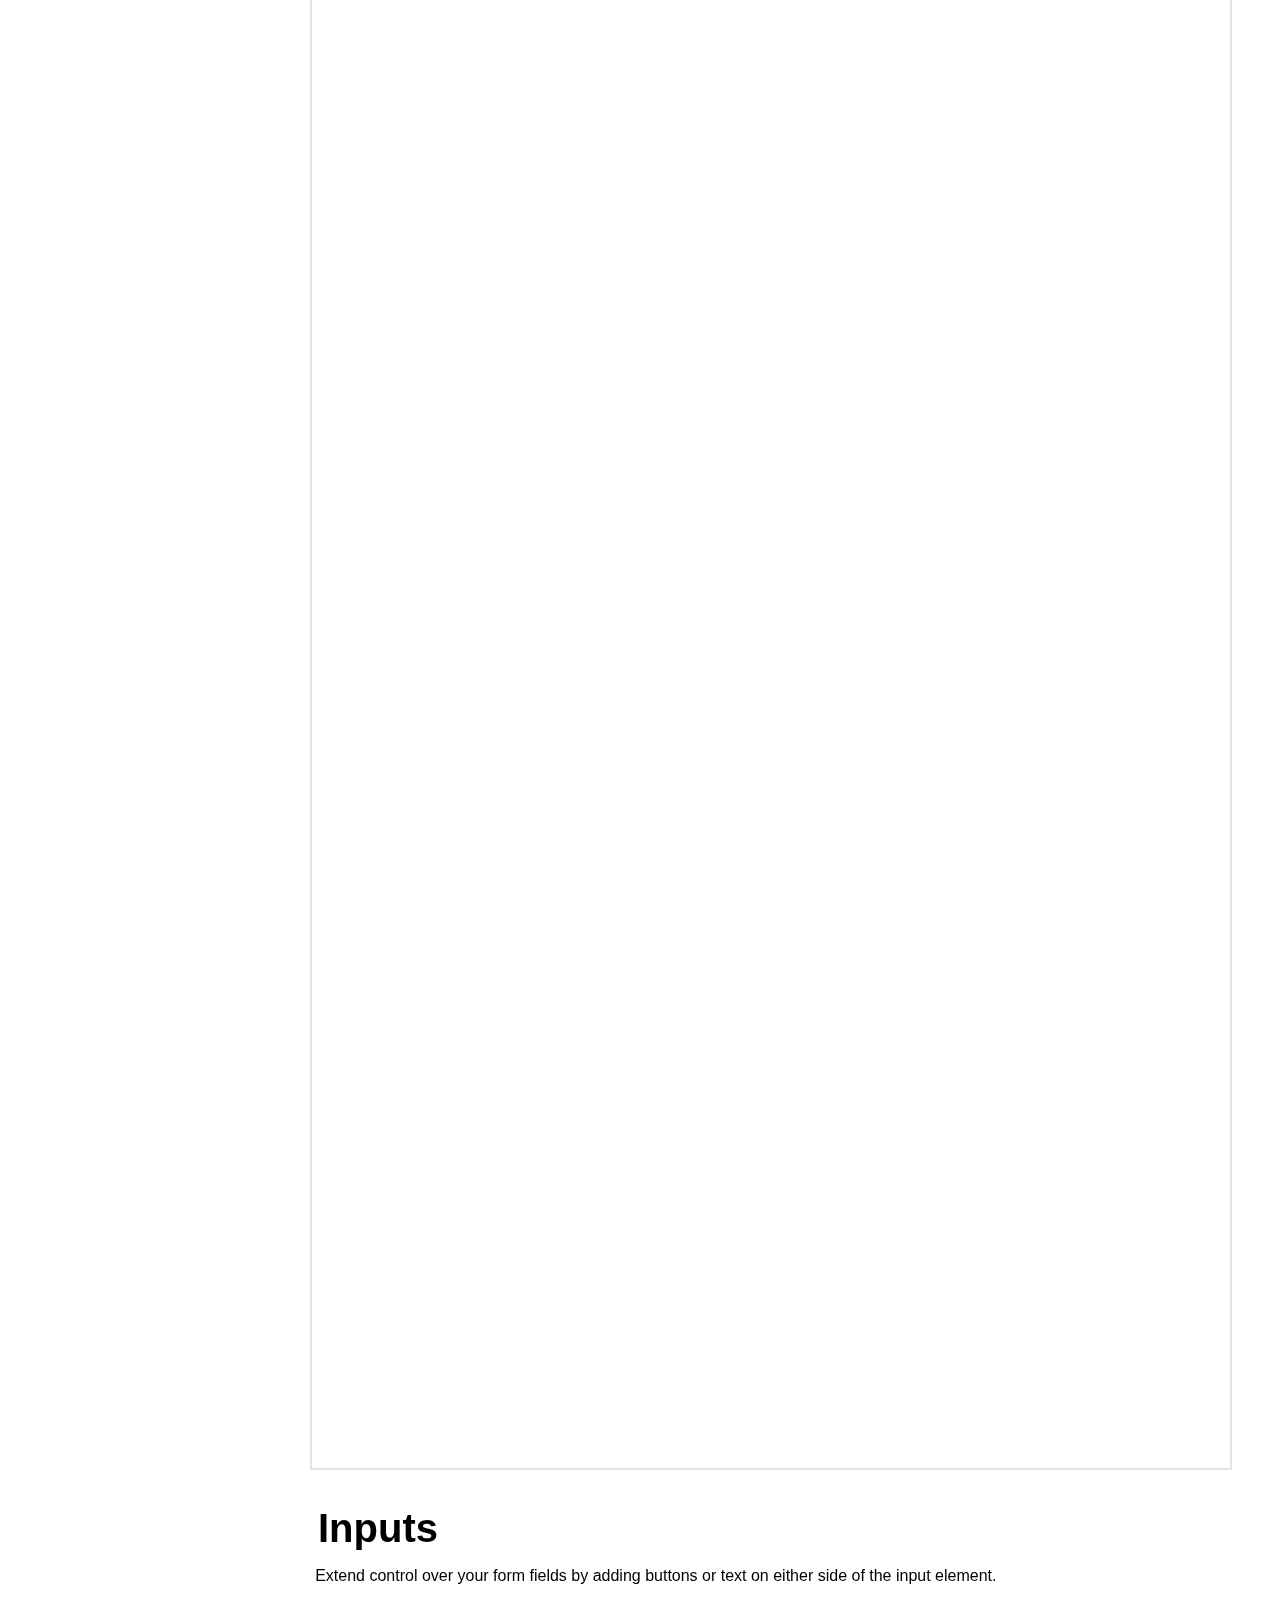
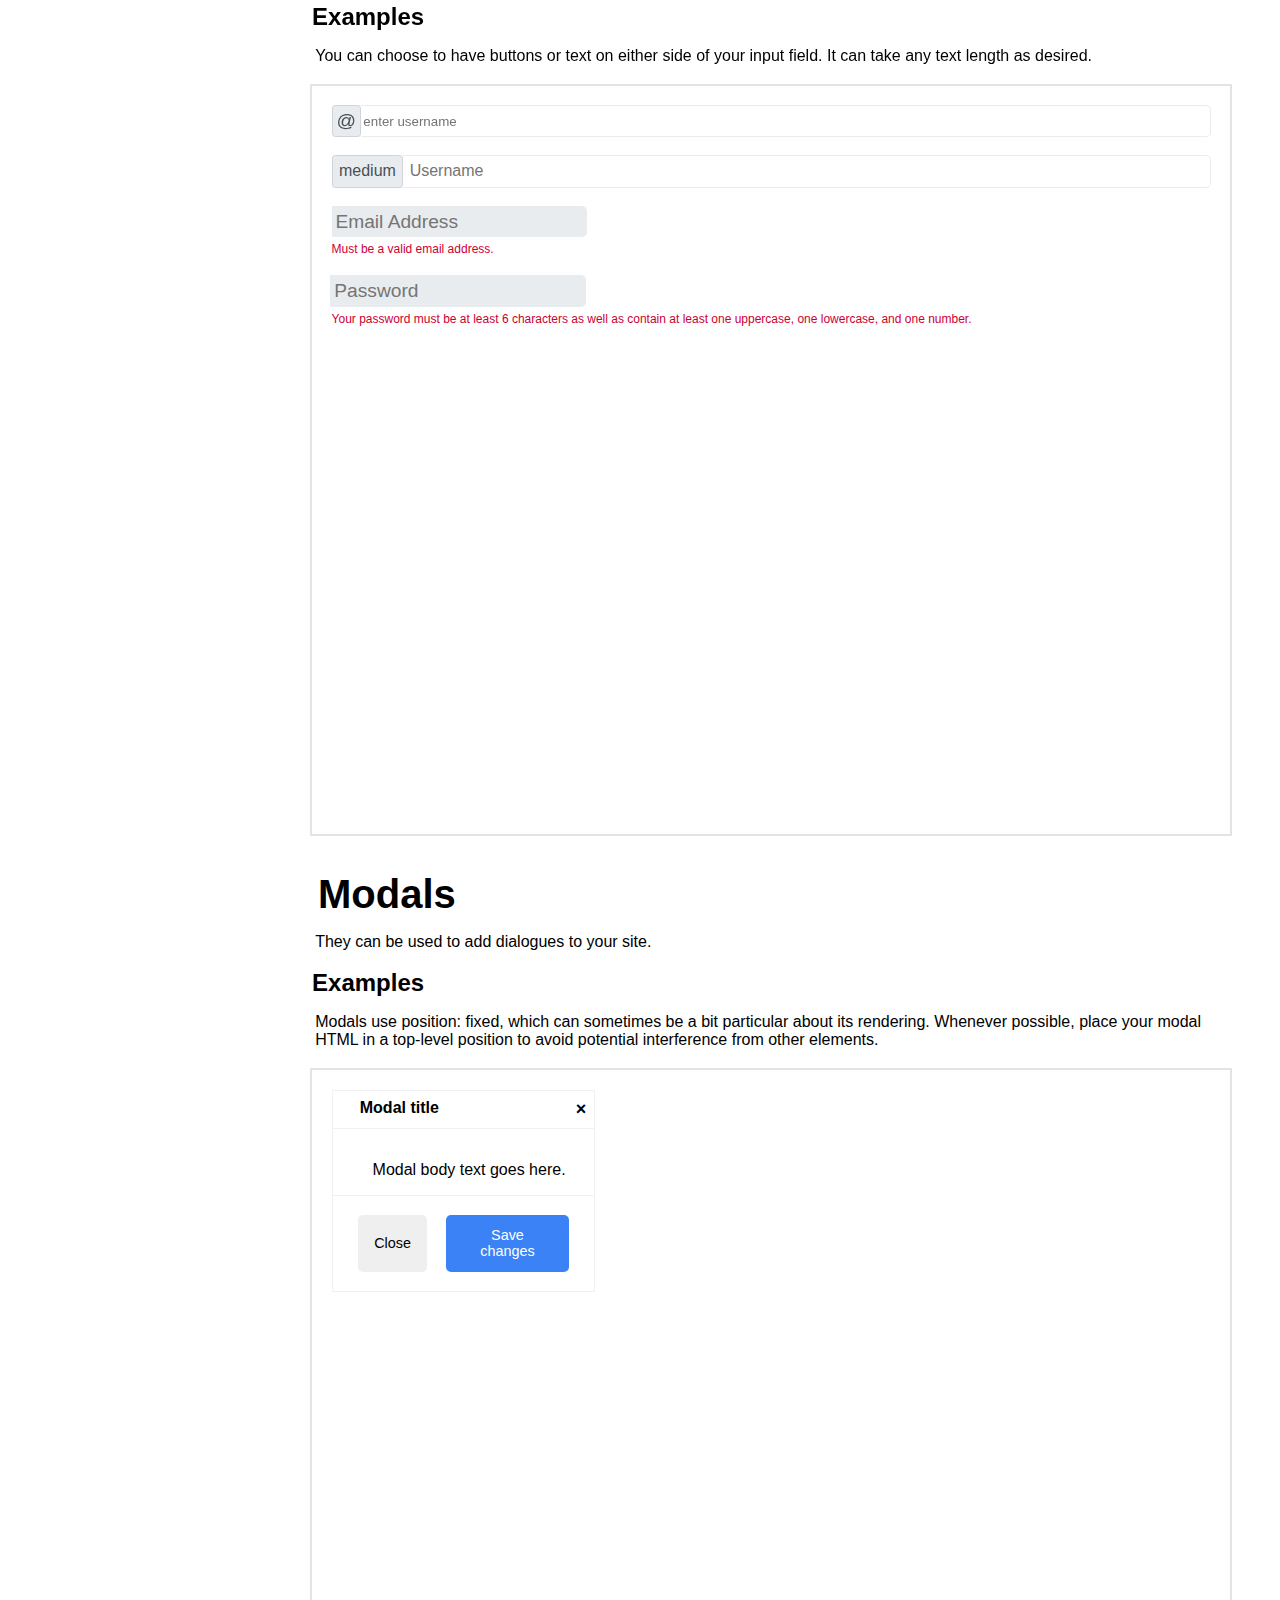
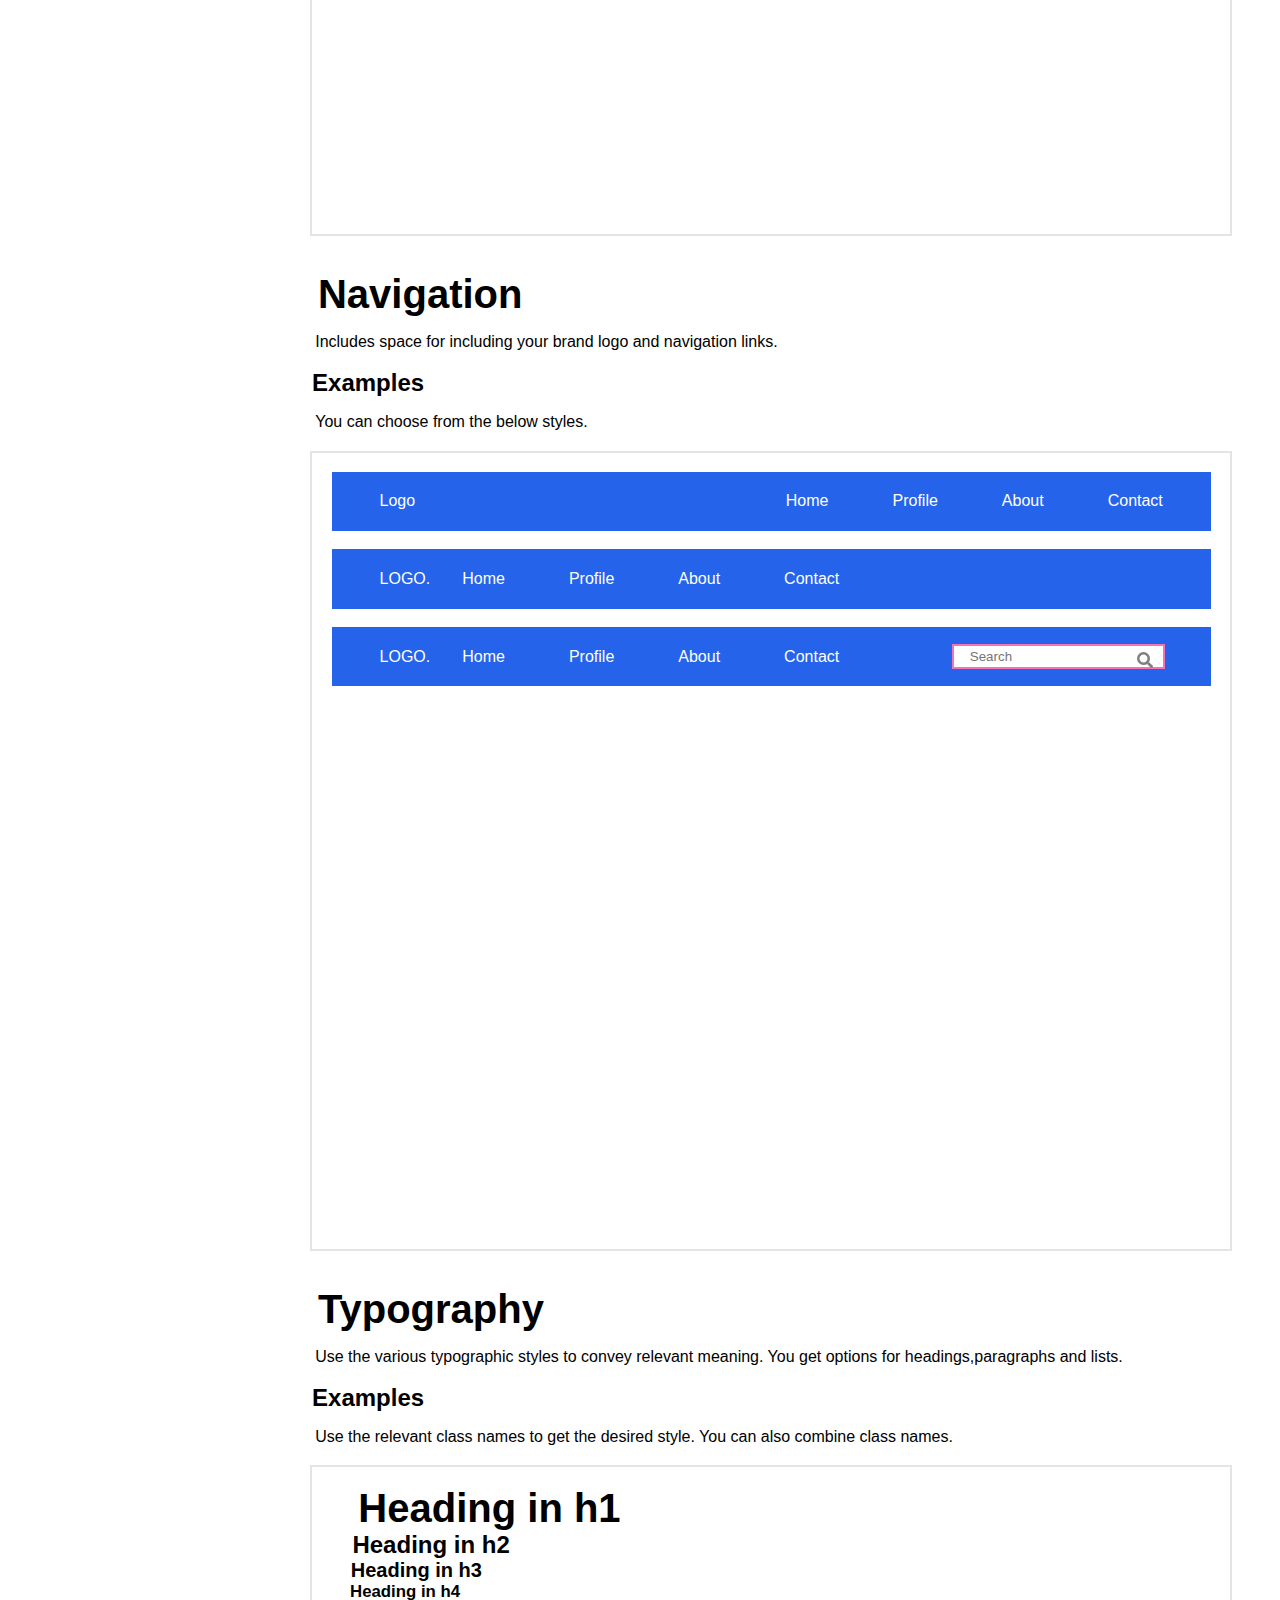
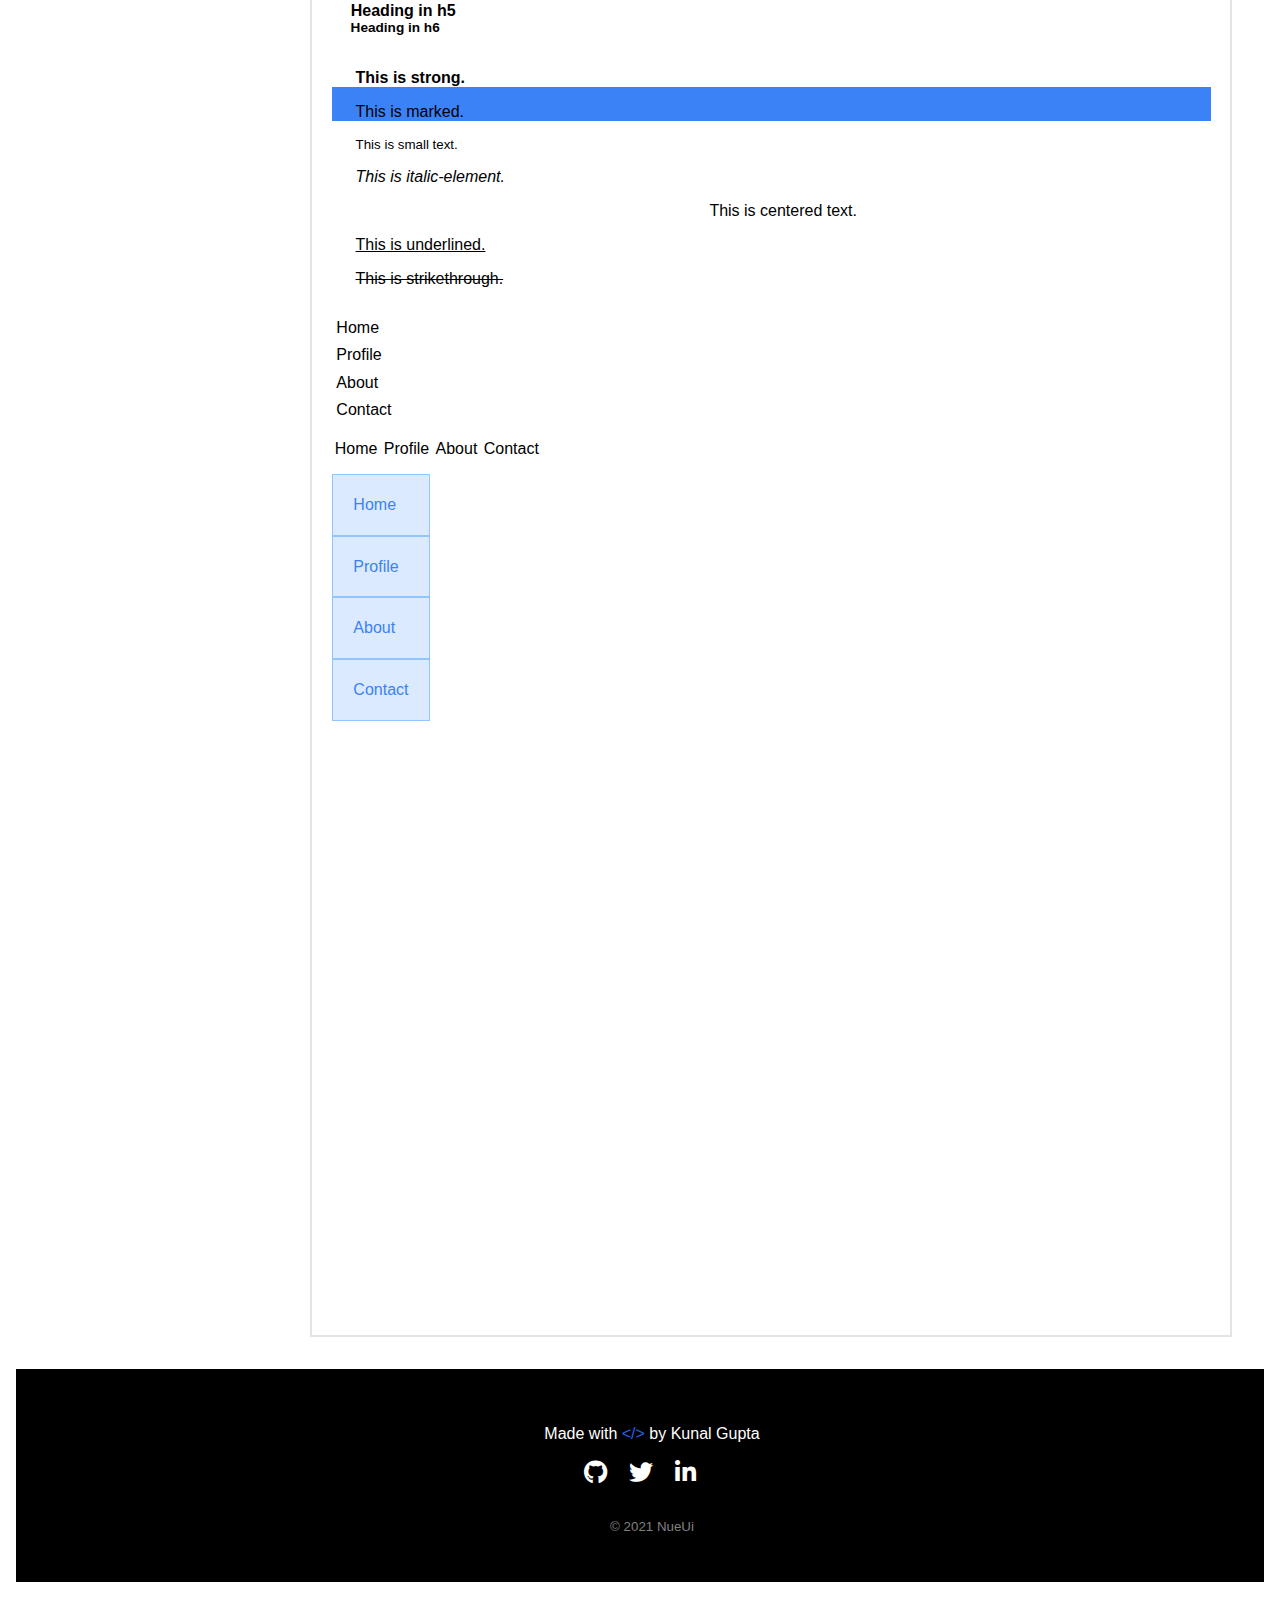
==== commit 7d17b580: "style:sidebar" ====
--- a/index.html
+++ b/index.html
@@ -7,7 +7,7 @@
     <link rel="stylesheet" href="main.css">
     <link rel="stylesheet" href="https://cdnjs.cloudflare.com/ajax/libs/font-awesome/5.15.2/css/all.min.css"/>
     <link rel="stylesheet" href="home.css">
-    <title>NueUI</title>
+    <title>Home | NueUI</title>
 </head>
 <body>
     <div class="main-container">
--- a/home.css
+++ b/home.css
@@ -55,6 +55,7 @@
    column-gap: 2rem;
   }
   .sidebar{
+    position: sticky;
     top: 0;
     padding:1rem;
     border-right: 2px solid rgba(206, 205, 205, 0.548);
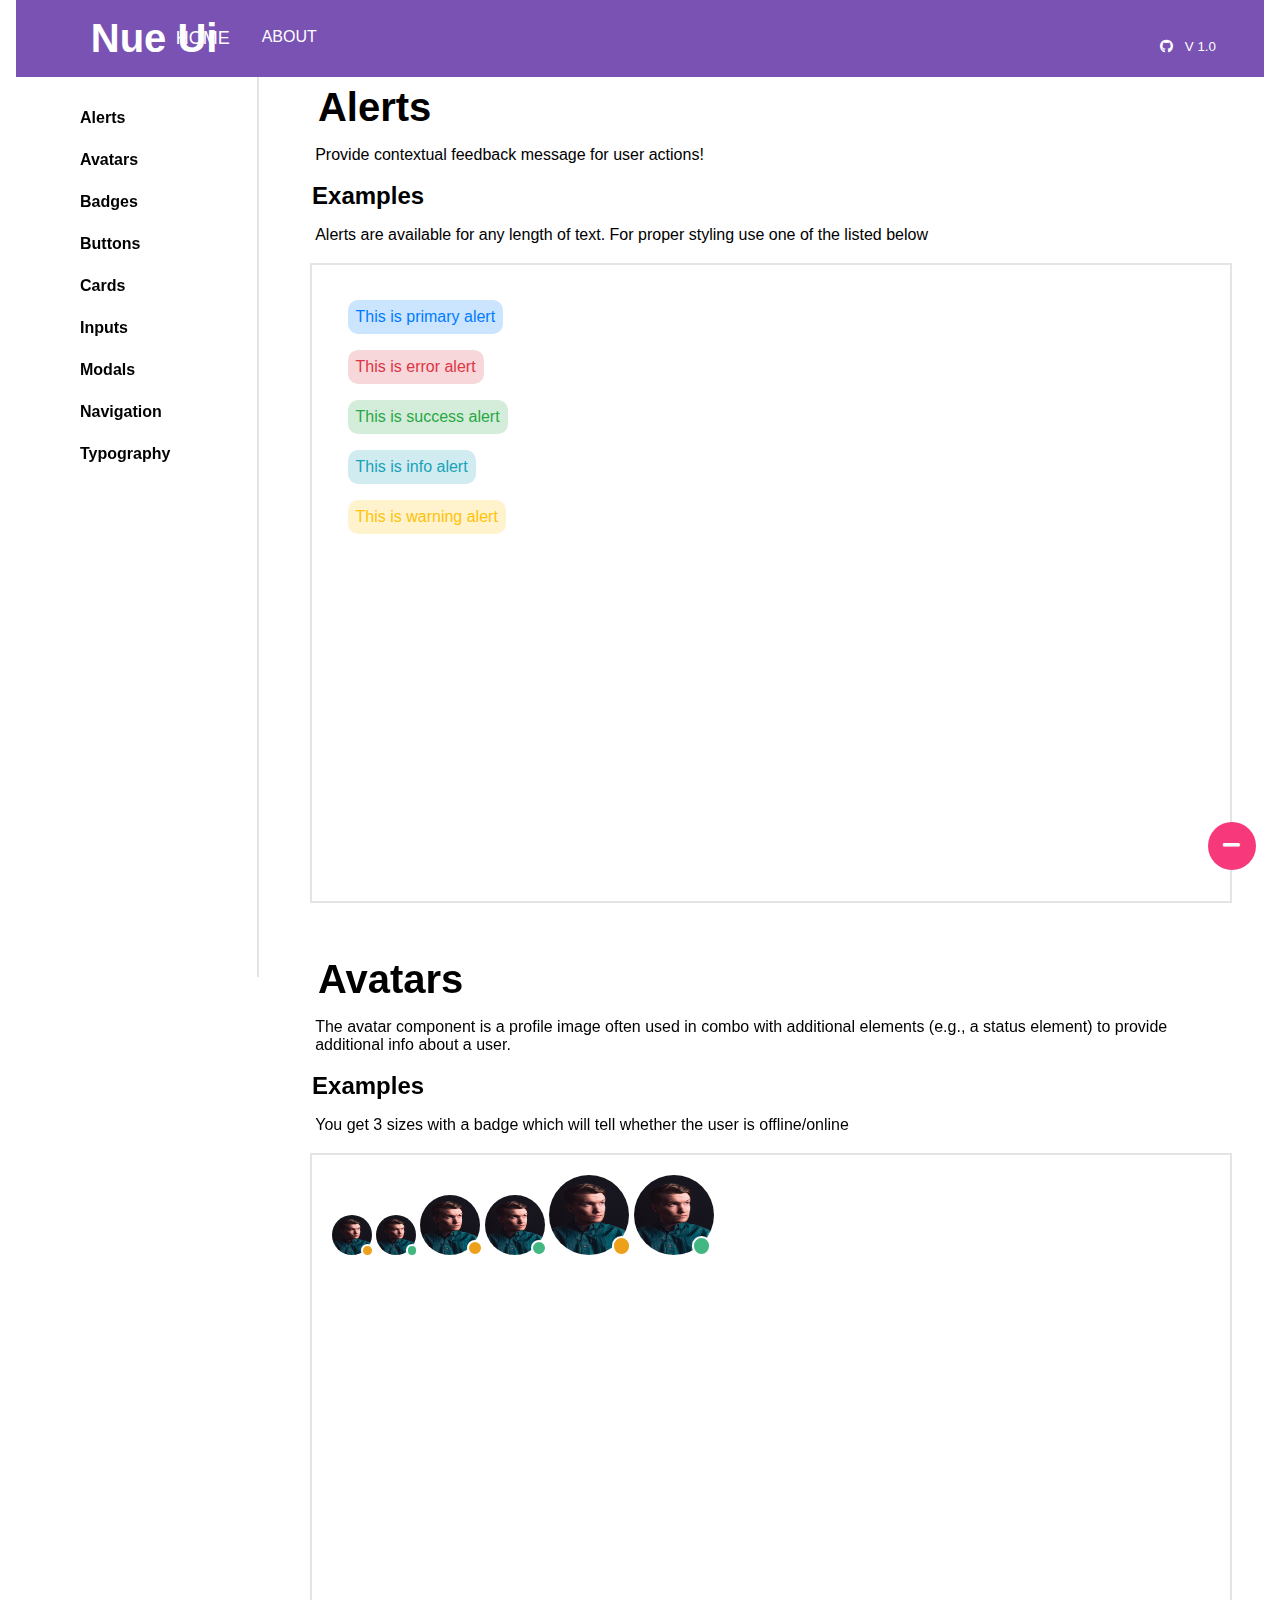
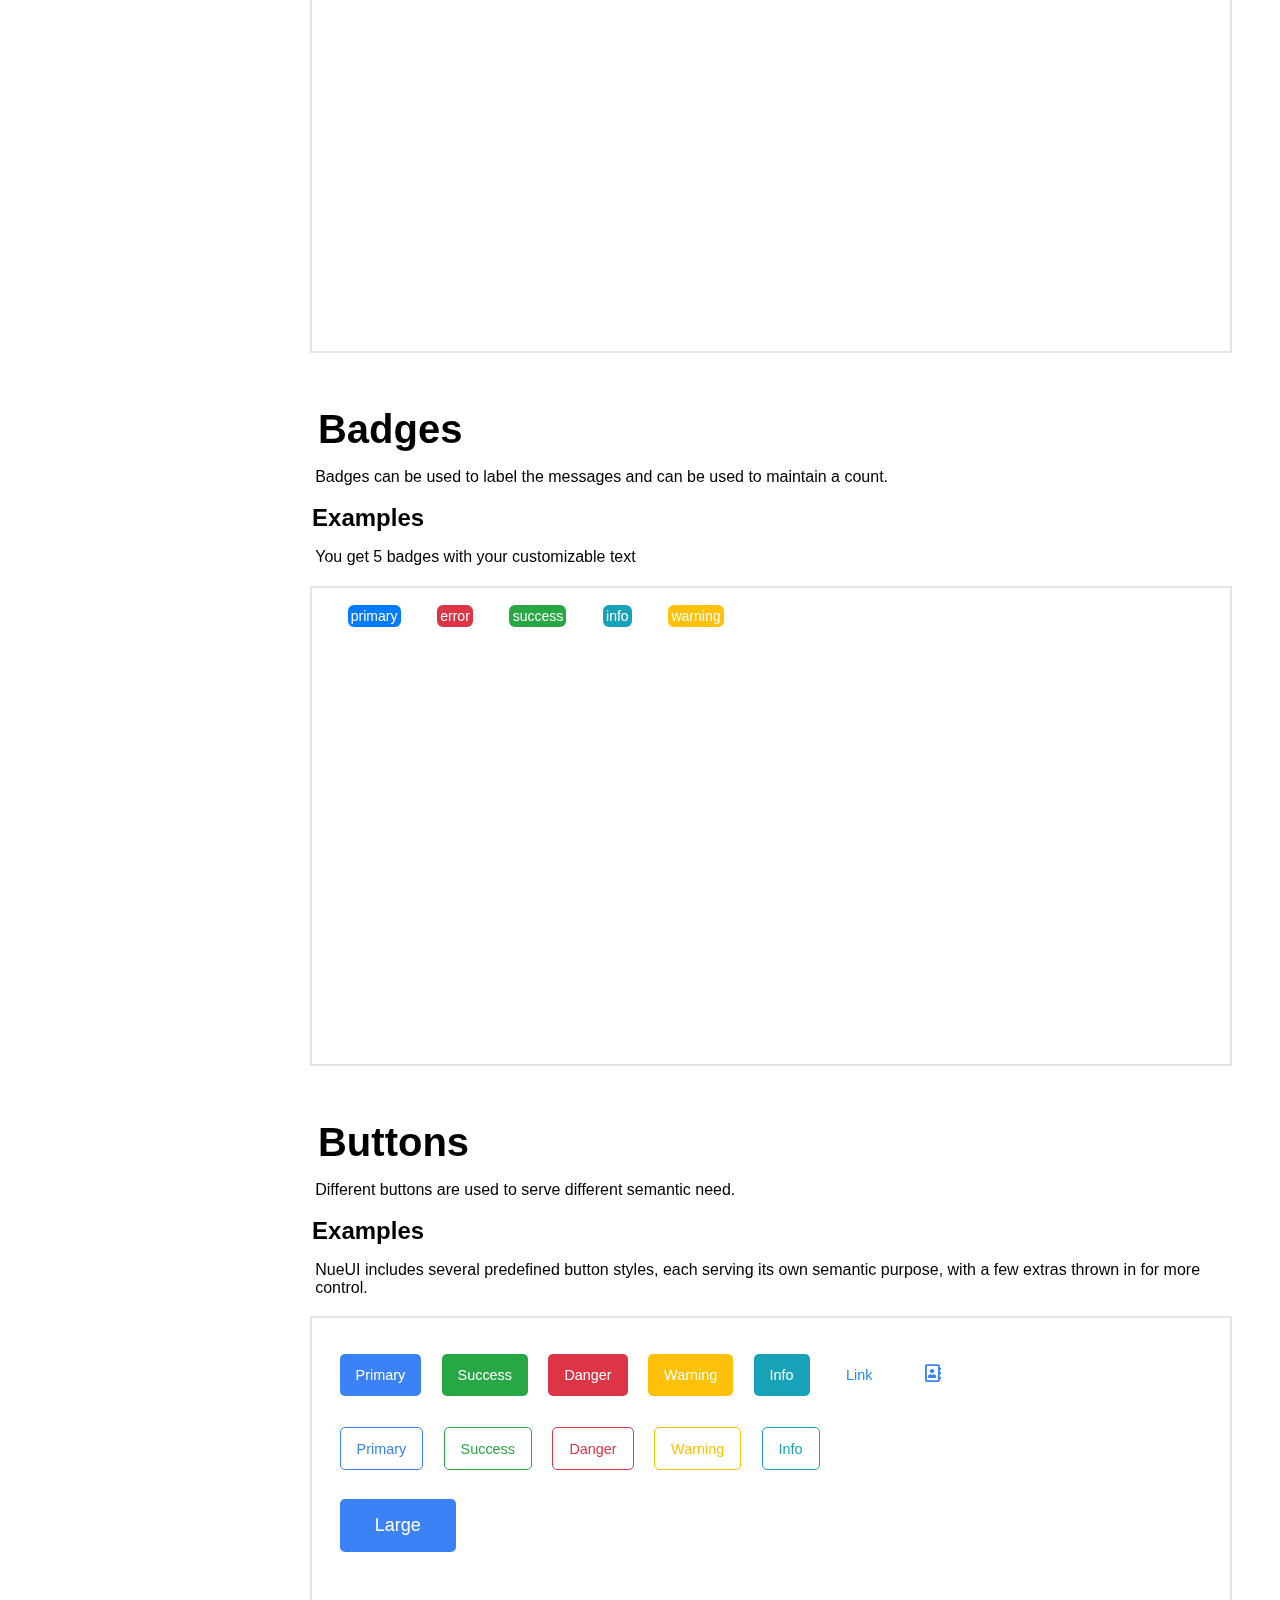
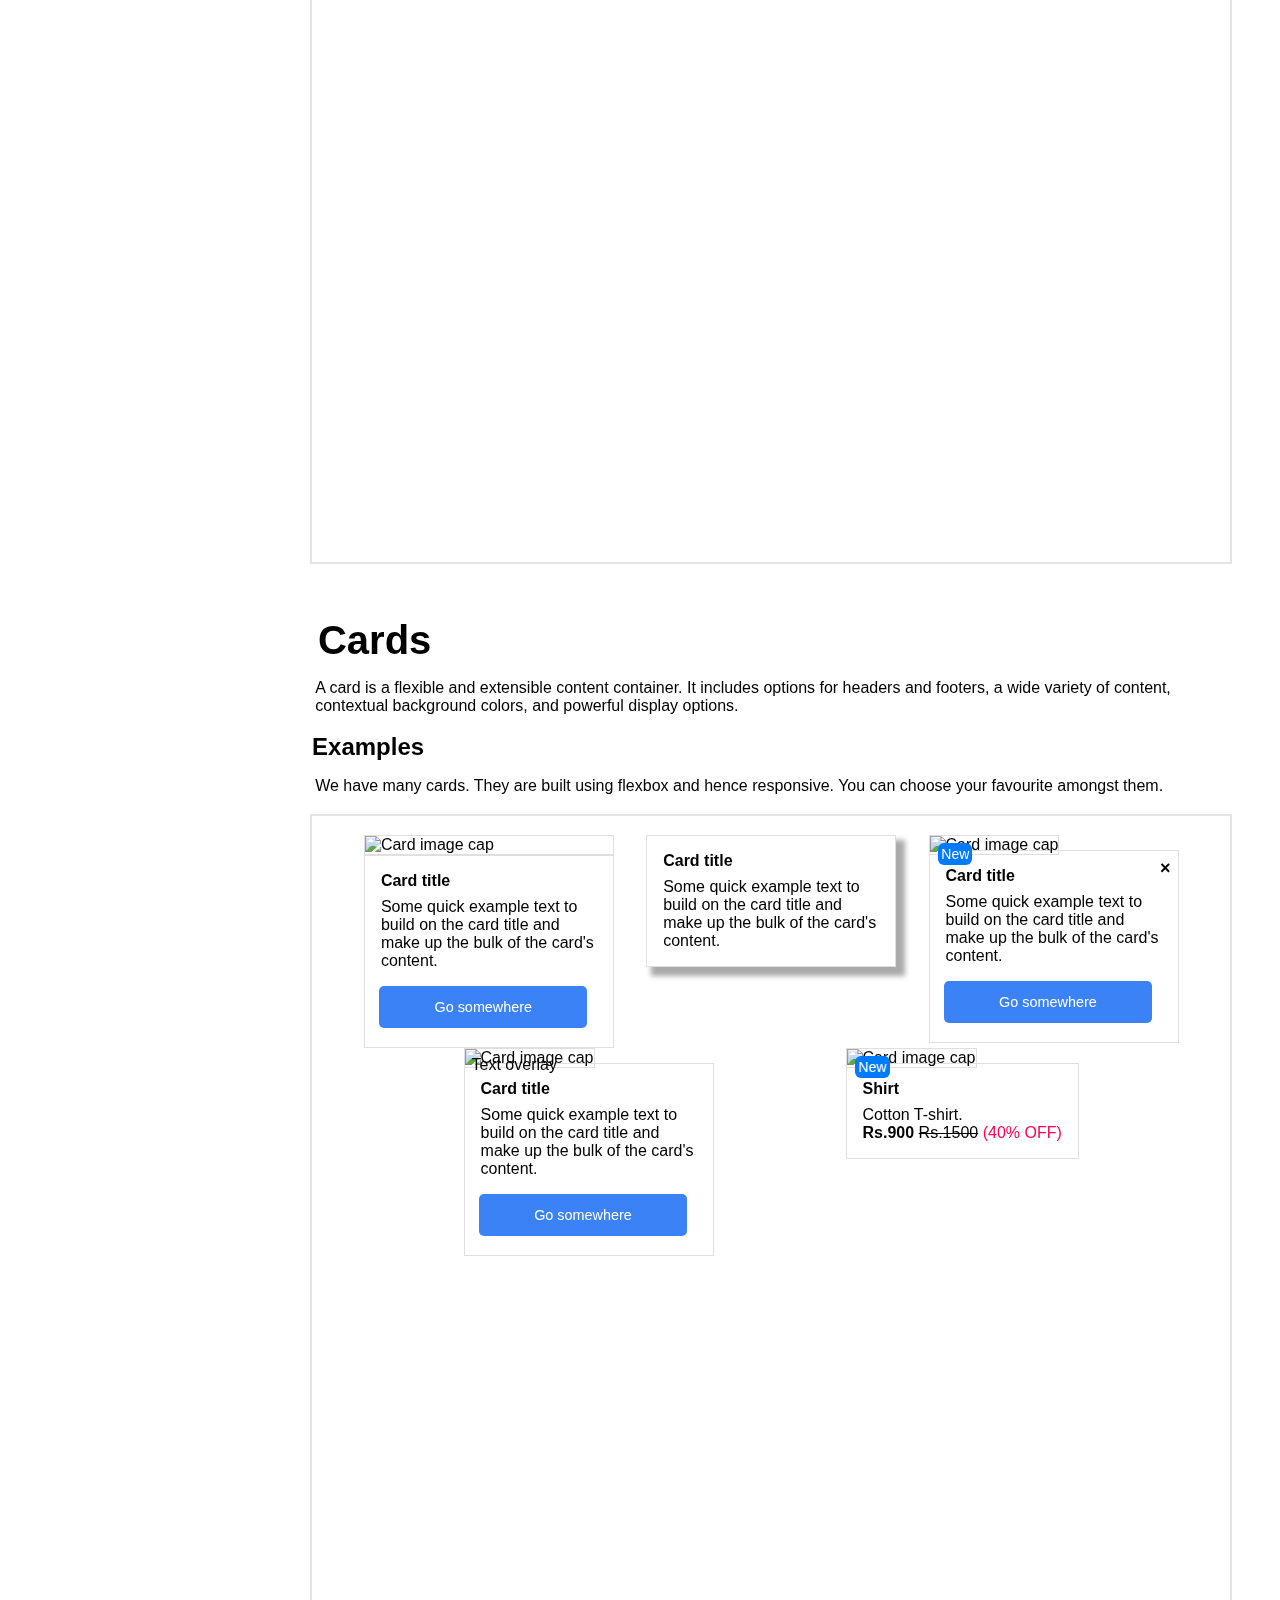
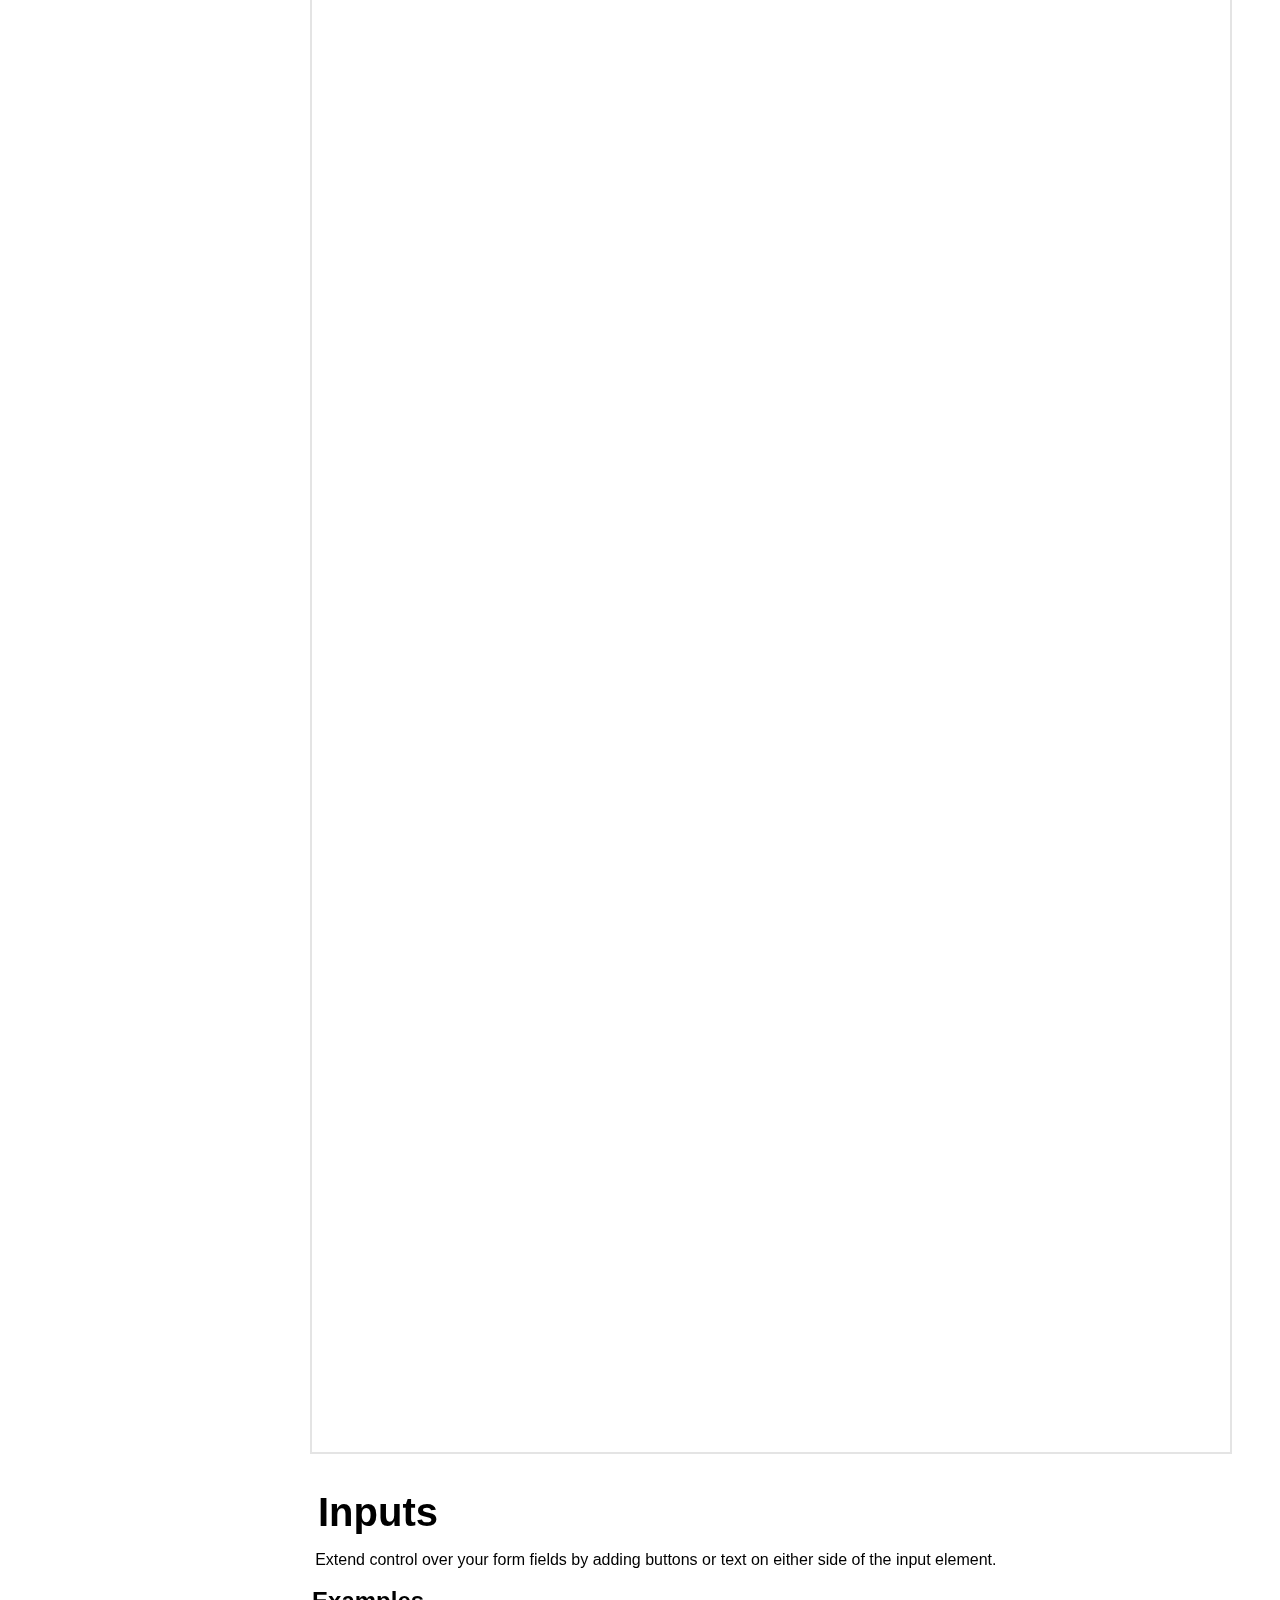
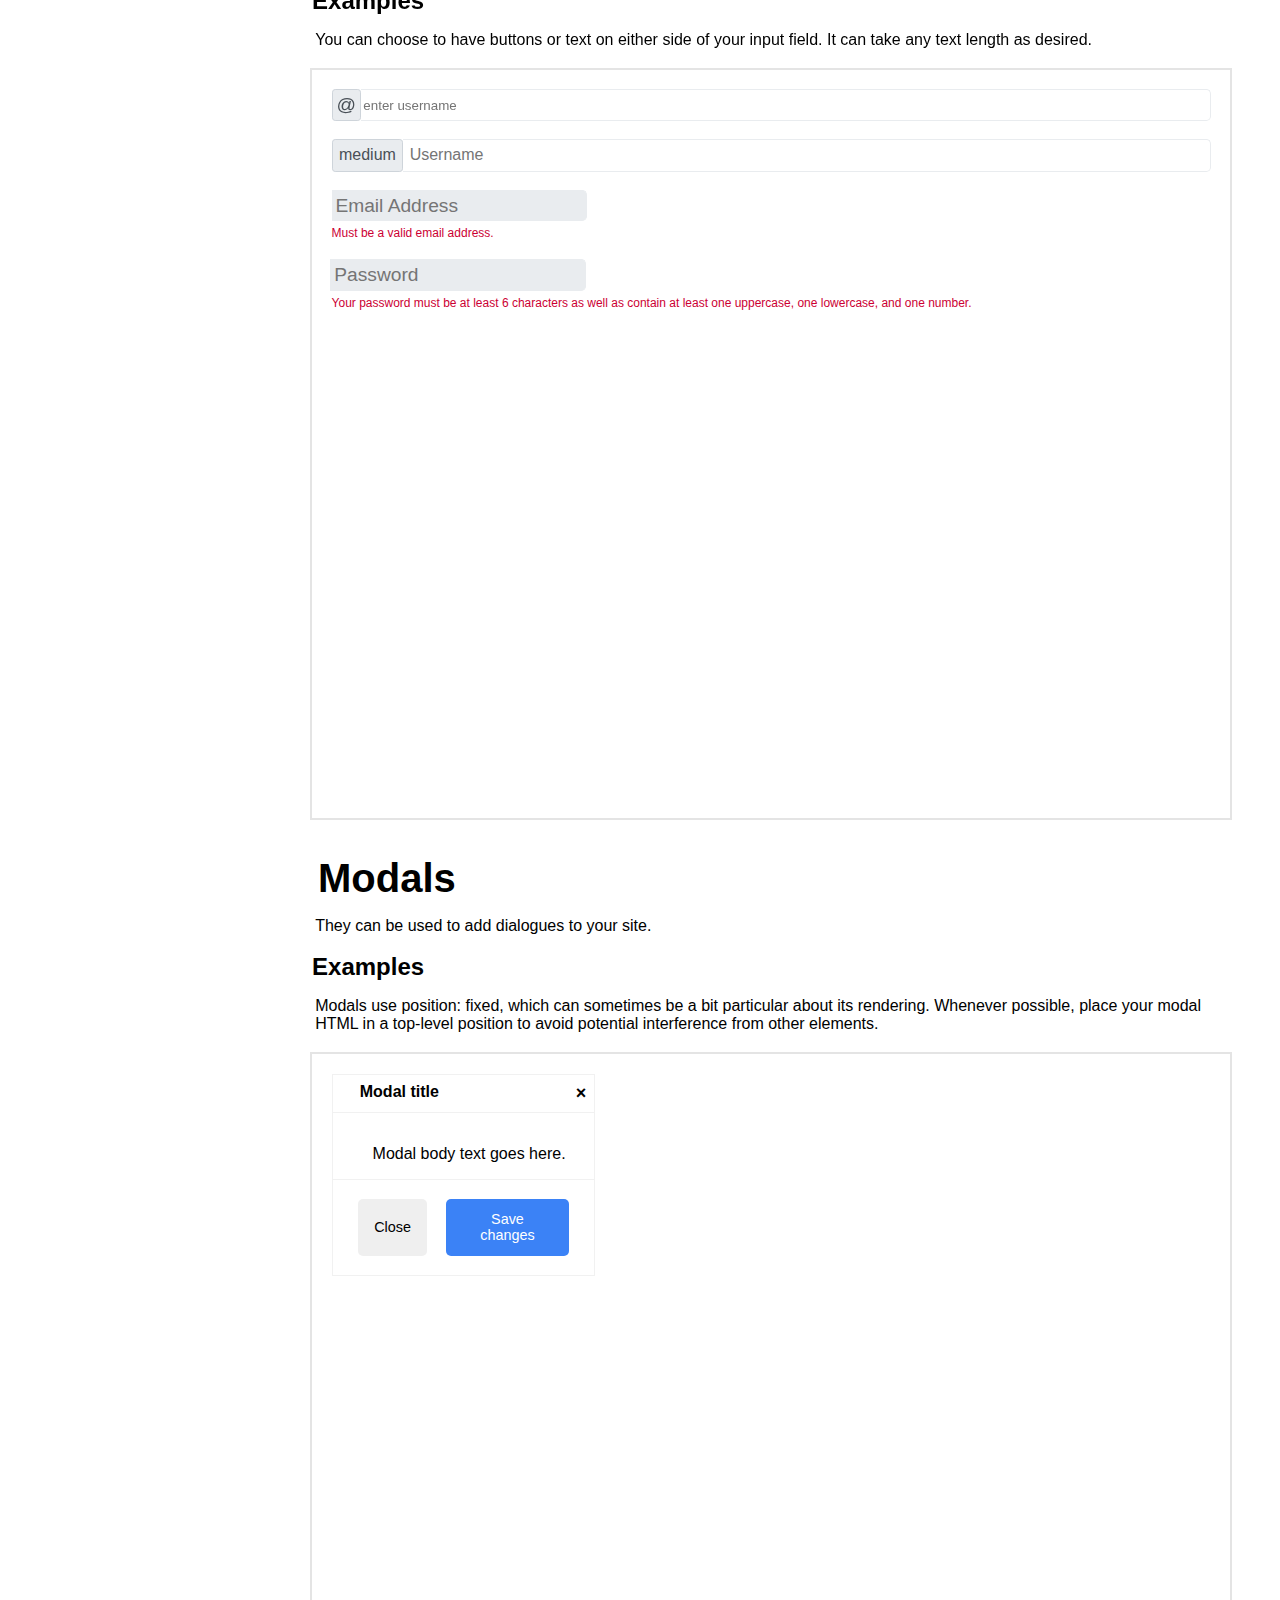
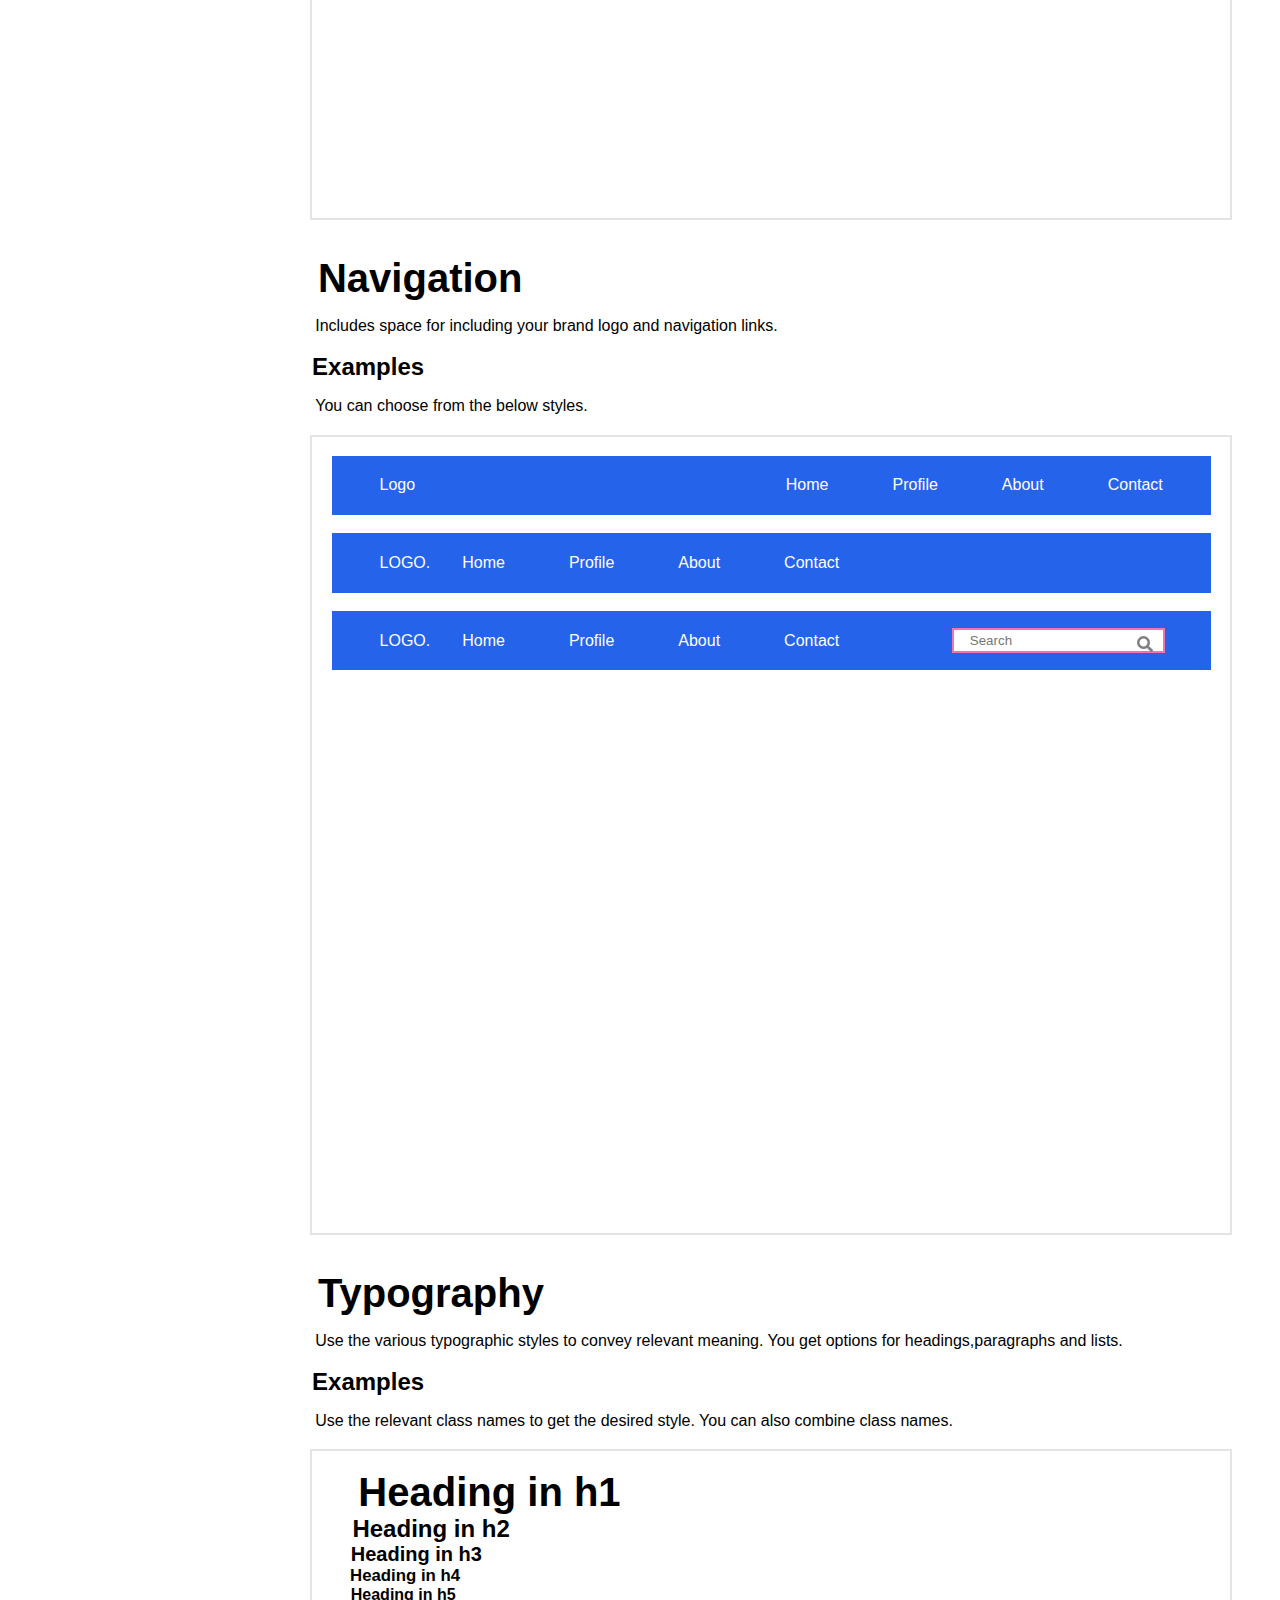
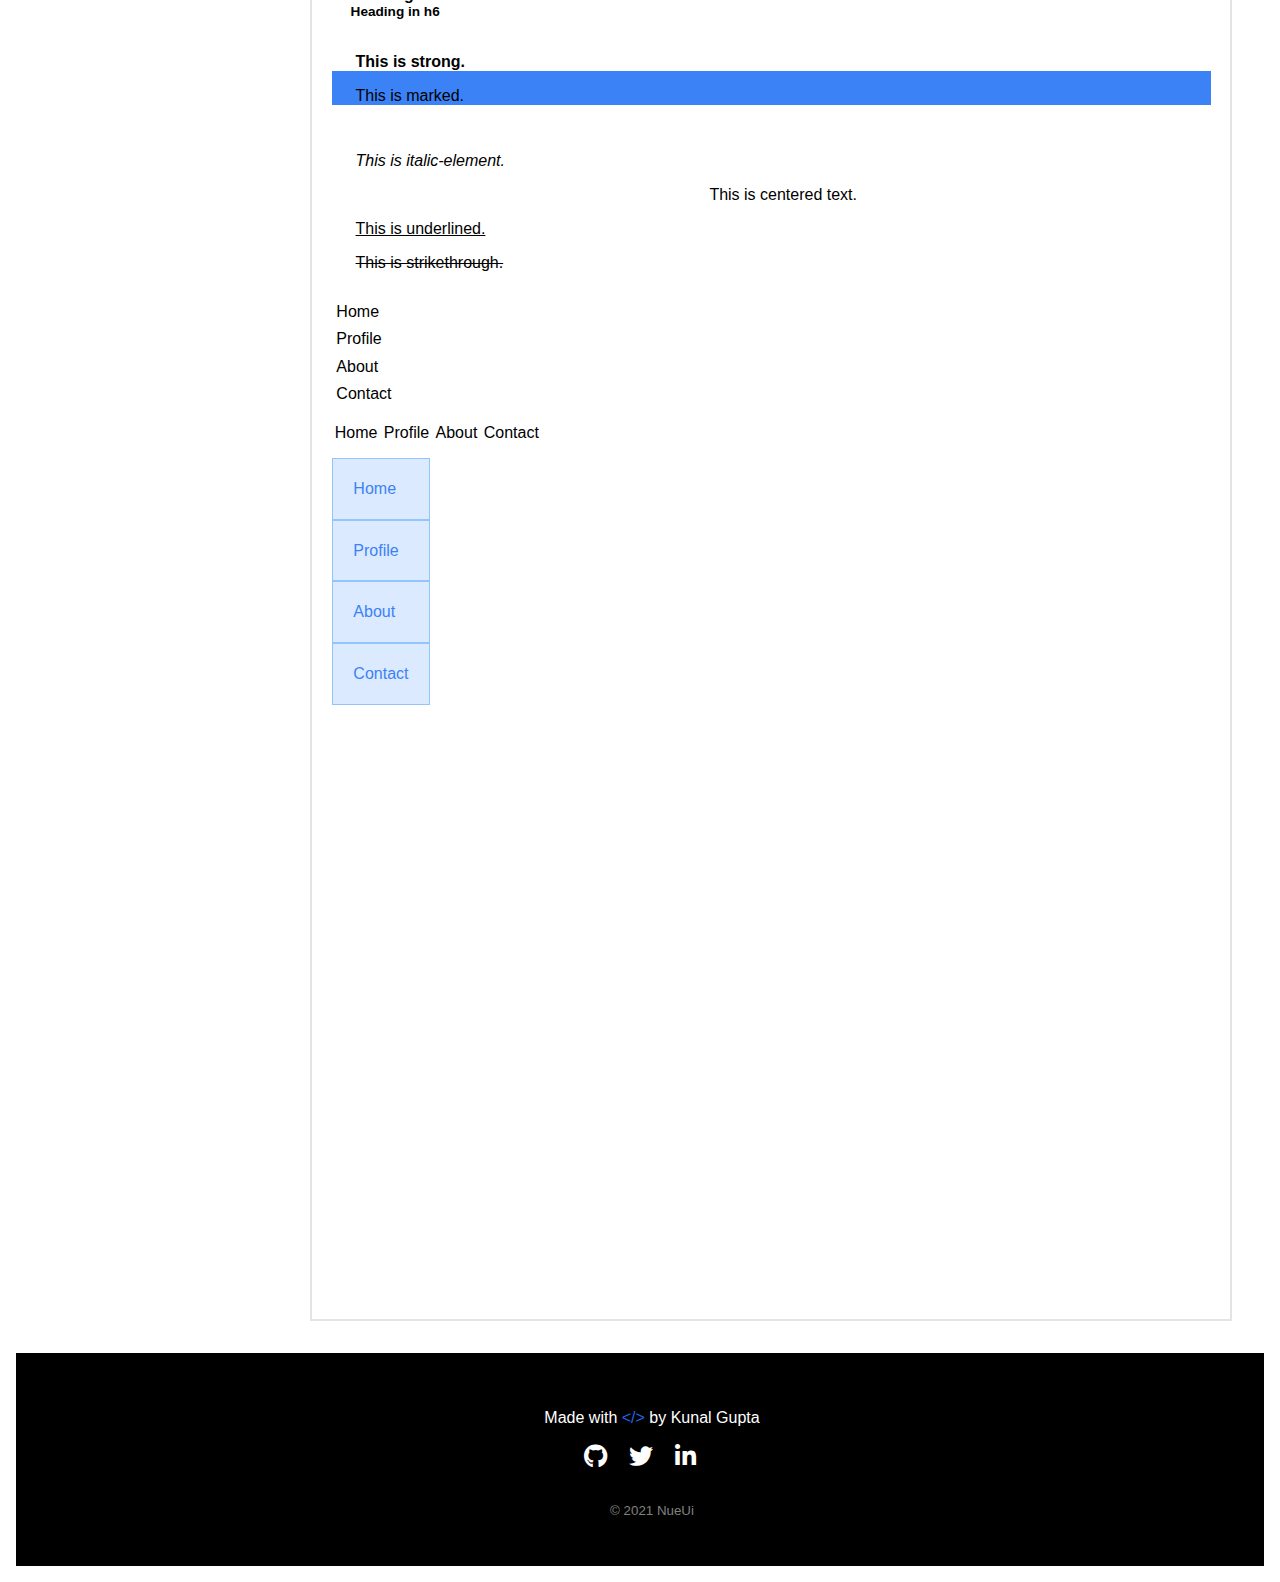
==== commit b6268fd6: "style:navbar" ====
--- a/index.html
+++ b/index.html
@@ -25,7 +25,7 @@
                 </ul>
             </div>
             <div>
-                <p class="small" style="color: rgb(105, 104, 104)">
+                <p class="small">
                 <span
                     ><a
                     class="link"
--- a/main.css
+++ b/main.css
@@ -21,6 +21,6 @@
     margin: 1rem;
 }
 .current{
-    font-size: large;
-    color: #F472B6;
+    font-size: 18px;
+    color: #fff;
 }--- a/home.css
+++ b/home.css
@@ -11,7 +11,6 @@
 {
     padding: 1rem 0 0 1.5rem;
 }
-
 a
 {
     text-decoration: none;
@@ -22,27 +21,39 @@
     width:100%;
     min-height: 50vh;
 }
-
+.small{
+  color:#fff;
+}
+.link {
+  color: #fff;
+}
+.nav-container{
+  margin-top: -1rem;
+}
+.nav-list-container{
+  margin-left: -55em;
+}
 .nav-wrap {
+  background-color: #7952B3;
     display: flex;
     justify-content: space-between;
     align-items: center;
     padding: 1rem 3rem;
   }
-  .brand-logo{
+.brand-logo{
     font-size: 2.5rem;
+    color: #fff;
   }
-  
-  .nav-list {
+.nav-list {
     padding-inline-start: 0;
     list-style: none;
-    display: flex;
-    margin-left: -9rem;
+    display: flex;  
   }
   .nav-list li {
     font-weight: 500;
     margin: 0 1rem;
     cursor: pointer;
+    color: #fff;
   }
   .nav-list li:hover {
     color: var(--pri-color);
